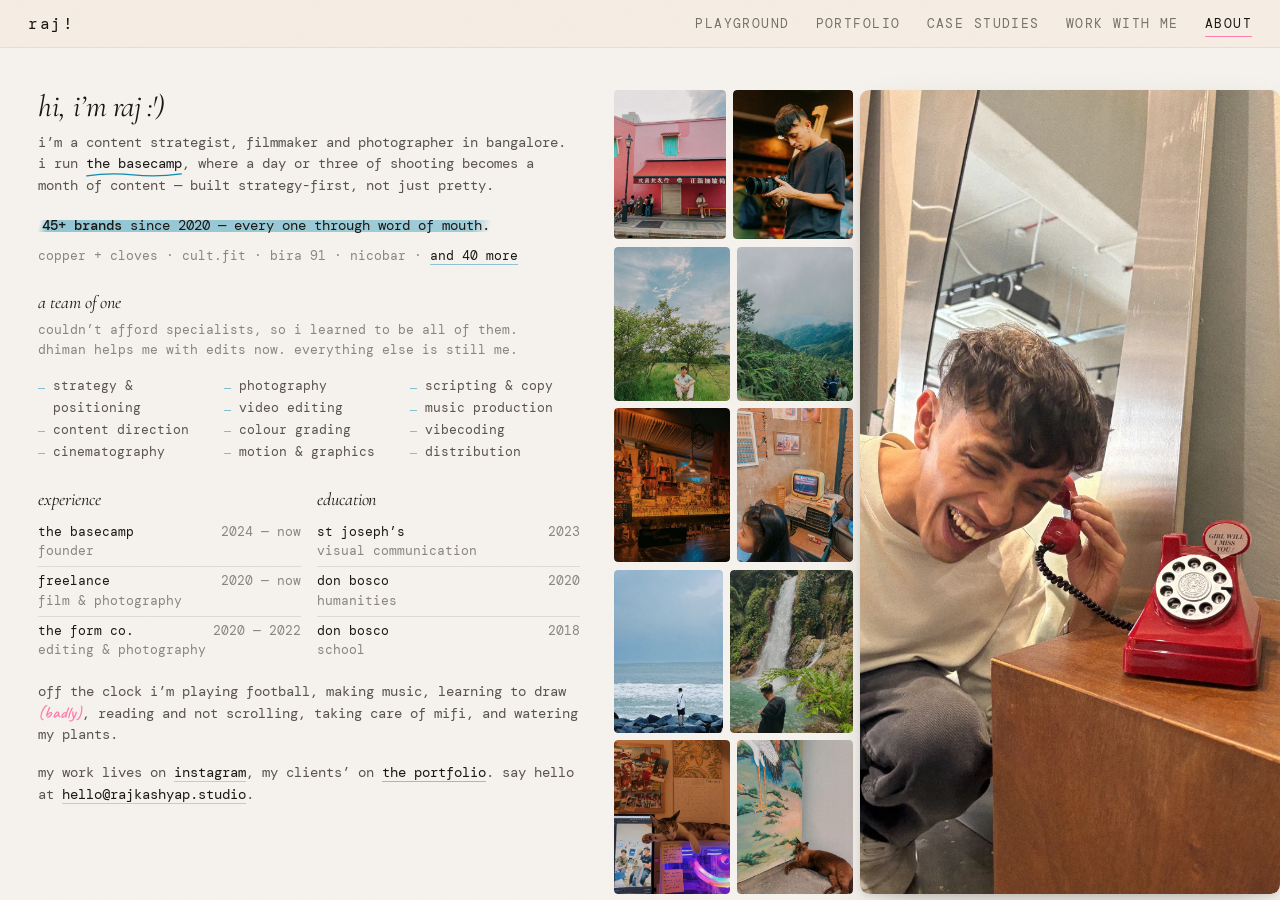
==== about.html @ aad70ceb "about drifts, playground centres on its headline Two photographs out. IMG_9891112026raj and IMG_8835" ====
<!DOCTYPE html>
<html lang="en" data-theme="light">
<head>
<meta charset="UTF-8">
<meta name="viewport" content="width=device-width, initial-scale=1.0, viewport-fit=cover, maximum-scale=1.0, user-scalable=no">
<meta name="theme-color" content="#f5f2ee">
<meta name="description" content="Raj Kashyap — content strategist, photographer, creator. Building things that feel real.">
<meta name="author" content="Raj Kashyap">
<meta property="og:type" content="website">
<meta property="og:url" content="https://rajkashyap.studio">
<meta property="og:title" content="Raj Kashyap — never stop playing">
<meta property="og:description" content="Content strategist, photographer, creator. Building things that feel real.">
<meta property="og:image" content="https://rajkashyap.studio/og.jpg">
<meta property="og:image:width" content="1200">
<meta property="og:image:height" content="630">
<meta name="twitter:card" content="summary_large_image">
<meta name="twitter:title" content="Raj Kashyap">
<meta name="twitter:image" content="https://rajkashyap.studio/og.jpg">
<link rel="icon" type="image/png" href="/favicon.png">
<link rel="apple-touch-icon" href="/apple-touch-icon.png">
<link rel="canonical" href="https://rajkashyap.studio">
<script defer data-domain="rajkashyap.studio" src="https://plausible.io/js/script.js"></script>
<link rel="preconnect" href="https://iframe.mediadelivery.net">
<link rel="dns-prefetch" href="https://iframe.mediadelivery.net">
<link rel="preconnect" href="https://vz-6f9a60bb-593.b-cdn.net">
<link rel="dns-prefetch" href="https://vz-6f9a60bb-593.b-cdn.net">
<link rel="preconnect" href="https://fonts.googleapis.com">
<link rel="preconnect" href="https://fonts.gstatic.com" crossorigin>
<link rel="preconnect" href="https://open.spotify.com">
<link rel="dns-prefetch" href="https://open.spotify.com">
<link href="https://fonts.googleapis.com/css2?family=Caveat:wght@500;600&family=Cormorant+Garamond:ital,wght@0,300;0,400;1,300;1,400;1,500&family=DM+Mono:wght@300;400;500&display=swap" rel="stylesheet">
<title>Raj Kashyap — About</title>
<link rel="stylesheet" href="styles.css">
</head>
<body>

<nav id="pg-nav">
  <div class="pg-brand"><a href="playground.html">raj!</a></div>
  <div class="pg-links">
    <a href="playground.html" class="pg-home-link">Playground</a>
    <a href="portfolio.html" id="pg-port-link">Portfolio</a>
    <a href="case-studies.html" id="pg-cs-link">Case Studies</a>
    <a href="hub.html" id="pg-hub-link"><span class="nav-full">Work With Me</span><span class="nav-short">Work</span></a>
    <a href="about.html" id="pg-about-link" class="active">About<i class="nav-ink" aria-hidden="true"></i></a>
  </div>
</nav>

<!-- ═══ SCREEN 4: ABOUT ═══ -->
<div id="screen-about" class="screen">
  <a id="about-back" href="playground.html">&#8592; back</a>
  <div id="about-inner">

    <!-- Text left, photographs right and bled to the edge. No cards, no
         tape, no tilt: the pictures carry the personality now and the
         writing stays quiet underneath them. -->

    <div class="col">
      <h1 class="name">hi, i&rsquo;m raj :')</h1>

      <p class="lede">i&rsquo;m a content strategist, filmmaker and photographer in bangalore. i run <a href="ciad.html" class="sketch">the basecamp</a>, where a day or three of shooting becomes a month of content &mdash; built strategy-first, not just pretty.</p>

      <p class="brag"><span class="mark"><b>45+ brands</b> since 2020 &mdash; every one through word of mouth.</span></p>
      <p class="clients">copper + cloves &middot; cult.fit &middot; bira 91 &middot; nicobar &middot; <a href="portfolio.html">and 40 more</a></p>

      <div class="ledger">
      <div class="band">
        <h2 class="sec">a team of one</h2>
        <p class="secsub">couldn&rsquo;t afford specialists, so i learned to be all of them.<br>dhiman helps me with edits now. everything else is still me.</p>
        <ul class="skills">
          <li>strategy &amp; positioning</li>
          <li>content direction</li>
          <li>cinematography</li>
          <li>photography</li>
          <li>video editing</li>
          <li>colour grading</li>
          <li>motion &amp; graphics</li>
          <li>scripting &amp; copy</li>
          <li>music production</li>
          <li>vibecoding</li>
          <li>distribution</li>
        </ul>
      </div>

      <div class="band recs">
        <div>
          <h2 class="sec">experience</h2>
          <ul class="rows">
            <li class="row">
              <span class="row-name">the basecamp</span>
              <span class="row-role">founder</span>
              <span class="row-year">2024 &mdash; now</span>
            </li>
            <li class="row">
              <span class="row-name">freelance</span>
              <span class="row-role">film &amp; photography</span>
              <span class="row-year">2020 &mdash; now</span>
            </li>
            <li class="row">
              <span class="row-name">the form co.</span>
              <span class="row-role">editing &amp; photography</span>
              <span class="row-year">2020 &mdash; 2022</span>
            </li>
          </ul>
        </div>
        <div>
          <h2 class="sec">education</h2>
          <ul class="rows">
            <li class="row">
              <span class="row-name">st joseph&rsquo;s</span>
              <span class="row-role">visual communication</span>
              <span class="row-year">2023</span>
            </li>
            <li class="row">
              <span class="row-name">don bosco</span>
              <span class="row-role">humanities</span>
              <span class="row-year">2020</span>
            </li>
            <li class="row">
              <span class="row-name">don bosco</span>
              <span class="row-role">school</span>
              <span class="row-year">2018</span>
            </li>
          </ul>
        </div>
      </div>
      </div><!-- /.ledger -->

      <p class="lede">off the clock i&rsquo;m playing football, making music, learning to draw <span class="hand">(badly)</span>, reading and not scrolling, taking care of mifi, and watering my plants.</p>

      <p class="lede">my work lives on <a href="https://instagram.com/uncurated.raj" class="me" target="_blank" rel="noopener">instagram</a>, my clients&rsquo; on <a href="portfolio.html">the portfolio</a>. say hello at <a href="mailto:hello@rajkashyap.studio" class="me">hello@rajkashyap.studio</a>.</p>

      <!-- The playlist. Docked to the bottom of the writing column, flat and
           typographic on purpose: the page's physical-object budget is zero
           and a vinyl or cassette skin would spend it on a widget. Hidden
           until the Spotify controller is ready, so a blocked script leaves
           no dead strip behind. -->
      <div id="player" class="player" hidden>
        <button id="pl-toggle" class="pl-btn" type="button" aria-label="play the playlist" aria-pressed="false">
          <svg class="pl-i pl-play" viewBox="0 0 12 14" aria-hidden="true"><path d="M1 1.2v11.6L11 7z"/></svg>
          <svg class="pl-i pl-pause" viewBox="0 0 12 14" aria-hidden="true"><path d="M1.4 1h2.7v12H1.4zM7.9 1h2.7v12H7.9z"/></svg>
        </button>
        <div class="pl-body">
          <p class="pl-title">beats by pink &mdash; my beats</p>
          <div class="pl-bar" role="progressbar" aria-label="playback progress" aria-valuemin="0" aria-valuemax="100" aria-valuenow="0"><i id="pl-fill"></i></div>
        </div>
        <a class="pl-out me" href="https://open.spotify.com/playlist/3AG6YEKfEY5FxRVe3yCU6S" target="_blank" rel="noopener">spotify</a>
      </div>
    </div>

    <!-- One dominant photograph, then thirty-three that recede. Size does the
         hierarchy: the hero is simply much bigger than the rest. Every tile
         lifts 5px under the cursor, which is the only thing on this page that
         answers a hover -- the drift stopping is the other half of that.

         These are Raj's supplied frames -- 20 on 2026-08-11, 16 more on
         2026-08-12, less the two he pulled the same day (21-townlights and
         29-bridge, which were IMG_9891112026raj and IMG_883562025raj on
         Bunny). The filenames keep their original numbers; renumbering
         thirty-four files to close two gaps is churn with nothing behind it.
         They arrived as raw
         camera JPGs on Bunny totalling ~150MB -- one of them 11.9MB -- and
         that pull zone has no image optimizer, so ?width= returns the
         original bytes. They are re-encoded to webp at 1000px and served
         locally, which is what About already did. The tiles are encoded at
         500px. That was sized when all thirty-six shared one screen at
         100-140 CSS px each; since 2026-08-12 the pane runs past the fold and
         a tile renders around 245px, which 500px still covers exactly on a 2x
         display. Anything under 490 would now be visibly soft.
         --ar is each file's true ratio, not a guess: about.js justifies every
         row off that value and only falls back to naturalWidth once the
         images have loaded, so a wrong one breaks the first paint. -->
    <div class="shots">
      <figure class="tile hero" style="--ar:0.563">
        <img src="/shots/01-raj-phone.webp" alt="raj on a red telephone, laughing" fetchpriority="high" decoding="async">
      </figure>
      <figure class="tile" style="--ar:0.75">
        <img src="/shots/02-shopfront.webp" alt="a pink shopfront and a red shutter" loading="lazy" decoding="async">
      </figure>
      <figure class="tile" style="--ar:0.8">
        <img src="/shots/03-camera.webp" alt="raj with a camera" loading="lazy" decoding="async">
      </figure>
      <figure class="tile" style="--ar:0.75">
        <img src="/shots/04-trees.webp" alt="trees and open sky" loading="lazy" decoding="async">
      </figure>
      <figure class="tile" style="--ar:0.75">
        <img src="/shots/05-hills.webp" alt="hills going under the mist" loading="lazy" decoding="async">
      </figure>
      <figure class="tile" style="--ar:0.75">
        <img src="/shots/06-bar.webp" alt="a bar packed to the ceiling" loading="lazy" decoding="async">
      </figure>
      <figure class="tile" style="--ar:0.75">
        <img src="/shots/07-crt.webp" alt="a CRT television in the corner" loading="lazy" decoding="async">
      </figure>
      <figure class="tile" style="--ar:0.667">
        <img src="/shots/08-shoreline.webp" alt="a figure on the shoreline" loading="lazy" decoding="async">
      </figure>
      <figure class="tile" style="--ar:0.75">
        <img src="/shots/09-waterfall.webp" alt="a waterfall, and someone standing under it" loading="lazy" decoding="async">
      </figure>
      <figure class="tile" style="--ar:0.75">
        <img src="/shots/10-pinboard.webp" alt="a cat asleep under the pinboard" loading="lazy" decoding="async">
      </figure>
      <figure class="tile" style="--ar:0.75">
        <img src="/shots/11-catwall.webp" alt="a cat asleep against a painted wall" loading="lazy" decoding="async">
      </figure>
      <figure class="tile" style="--ar:0.75">
        <img src="/shots/12-lanterns.webp" alt="lanterns strung over a night market" loading="lazy" decoding="async">
      </figure>
      <figure class="tile" style="--ar:0.75">
        <img src="/shots/13-rooftop.webp" alt="a rooftop, and the town below" loading="lazy" decoding="async">
      </figure>
      <figure class="tile" style="--ar:0.75">
        <img src="/shots/14-drawing.webp" alt="a tree, drawn on grid paper" loading="lazy" decoding="async">
      </figure>
      <figure class="tile" style="--ar:0.75">
        <img src="/shots/15-baby.webp" alt="a long time ago" loading="lazy" decoding="async">
      </figure>
      <figure class="tile" style="--ar:0.75">
        <img src="/shots/16-mural.webp" alt="a motorbike parked against a mural" loading="lazy" decoding="async">
      </figure>
      <figure class="tile" style="--ar:0.75">
        <img src="/shots/17-doorway.webp" alt="a doorway covered in names" loading="lazy" decoding="async">
      </figure>
      <figure class="tile" style="--ar:0.75">
        <img src="/shots/18-nursery.webp" alt="a nursery under glass" loading="lazy" decoding="async">
      </figure>
      <figure class="tile" style="--ar:0.75">
        <img src="/shots/19-elephant.webp" alt="a black cat on a stone elephant" loading="lazy" decoding="async">
      </figure>
      <figure class="tile" style="--ar:0.75">
        <img src="/shots/20-hoperich.webp" alt="a doorway sign reading hope you rich" loading="lazy" decoding="async">
      </figure>
      <figure class="tile" style="--ar:0.75">
        <img src="/shots/22-walkway.webp" alt="a covered walkway, mid-afternoon" loading="lazy" decoding="async">
      </figure>
      <figure class="tile" style="--ar:0.75">
        <img src="/shots/23-field.webp" alt="a field, wide open" loading="lazy" decoding="async">
      </figure>
      <figure class="tile" style="--ar:0.75">
        <img src="/shots/24-redphone.webp" alt="a lamp, a cassette deck and a red phone" loading="lazy" decoding="async">
      </figure>
      <figure class="tile" style="--ar:0.75">
        <img src="/shots/25-desk.webp" alt="the desk, and a cat on the shelf" loading="lazy" decoding="async">
      </figure>
      <figure class="tile" style="--ar:0.75">
        <img src="/shots/26-street.webp" alt="a street of murals and outdoor tables" loading="lazy" decoding="async">
      </figure>
      <figure class="tile" style="--ar:0.75">
        <img src="/shots/27-riverbikes.webp" alt="motorbikes down by the water" loading="lazy" decoding="async">
      </figure>
      <figure class="tile" style="--ar:0.75">
        <img src="/shots/28-cyanotype.webp" alt="a cyanotype pinned above the desk" loading="lazy" decoding="async">
      </figure>
      <figure class="tile" style="--ar:0.563">
        <img src="/shots/30-towers.webp" alt="petronas Towers, Kuala Lumpur" loading="lazy" decoding="async">
      </figure>
      <figure class="tile" style="--ar:0.75">
        <img src="/shots/31-mirror.webp" alt="a wing mirror and a wide river" loading="lazy" decoding="async">
      </figure>
      <figure class="tile" style="--ar:0.75">
        <img src="/shots/32-rain.webp" alt="shophouses in the rain" loading="lazy" decoding="async">
      </figure>
      <figure class="tile" style="--ar:0.75">
        <img src="/shots/33-cornershop.webp" alt="a corner shop under red lanterns" loading="lazy" decoding="async">
      </figure>
      <figure class="tile" style="--ar:0.75">
        <img src="/shots/34-vintage.webp" alt="a vintage shop, open front" loading="lazy" decoding="async">
      </figure>
      <figure class="tile" style="--ar:0.75">
        <img src="/shots/35-lamp.webp" alt="a dim room and one warm lamp" loading="lazy" decoding="async">
      </figure>
      <figure class="tile" style="--ar:0.667">
        <img src="/shots/36-nightout.webp" alt="a night out" loading="lazy" decoding="async">
      </figure>
    </div><!-- /.shots -->

  </div><!-- /#about-inner -->
</div><!-- /#screen-about -->

<!-- The Spotify embed itself. Clipped rather than display:none -- a display:none
     iframe gets its media suspended, and this one is the audio element. -->
<div id="sp-host" aria-hidden="true"><div id="sp-embed"></div></div>

<script src="shared.js"></script>
<script src="about.js"></script>
<!-- defer, not async: the API calls window.onSpotifyIframeApiReady the moment
     it runs and never looks again, so it must not execute before about.js has
     assigned it. defer guarantees document order; async does not. -->
<script src="https://open.spotify.com/embed/iframe-api/v1" defer></script>

<script>
// The About page has no entrance animation any more: it is a page of
// photographs, and fading a photo grid in on scroll just delays the work.
// Caveat is no longer requested either -- nothing here is handwritten.
</script>
</body>
</html>
---- styles.css ----
@view-transition { navigation: auto; }
::view-transition-old(root), ::view-transition-new(root) { animation-duration: 0.45s; }
::view-transition-old(nsp-headline), ::view-transition-new(nsp-headline) { animation-duration: 0.5s; animation-timing-function: cubic-bezier(0.4,0,0.2,1); }

/* ======================================================
   GLOBAL RESET + SCREEN SYSTEM
====================================================== */
*,*::before,*::after{box-sizing:border-box;margin:0;padding:0;}
html{background:#f5f2ee;}
body{margin:0;padding:0;overflow:hidden;width:100%;height:100vh;height:100dvh;}

:root{
  --bg-warm:#f5f2ee;--ink:#1a1814;--ink-muted:#8a8580;--ink-faint:#c8c3bc;
  /* --ink-muted is 3.2:1 on --bg-warm — under the 4.5:1 floor, so it is for
     tracked labels and eyebrows only. Anything set as a sentence uses this. */
  --ink-body:#5a544c;   /* 6.6:1 on --bg-warm */
  --accent-r:#ff7bac;--accent-g:#3a8c52;--accent-b:#0d8aaf;
  --shadow:rgba(30,25,20,0.12);

  /* ---- Type scale ----
     Twelve steps, no in-between values. If a new size feels needed, one of
     these is the right one — the gaps are what make the hierarchy readable.
     9-11 are tracked uppercase labels only; 12+ is anything read as a
     sentence. Nothing below 9px ships. */
  --t-micro:9px;    /* uppercase eyebrows, tracked +0.16em */
  --t-tiny:10px;    /* small mono UI, chips */
  --t-fine:11px;    /* nav, buttons, captions */
  --t-body:12px;    /* mono body, compact */
  --t-read:13px;    /* mono body, comfortable */
  --t-lead:14px;    /* lead paragraphs */
  --t-h6:16px;
  --t-h5:18px;
  --t-h4:20px;
  --t-h3:22px;
  --t-h2:24px;
  --t-h1:28px;      /* above this, use a clamp() — display type is fluid */

  /* ---- Prose ----
     Sentences are set in the serif; mono is for labels, data and controls.
     Cormorant has a small x-height, so its reading sizes run ~4px larger than
     a sans would to land at the same optical size. */
  --t-prose:18px;
  --t-prose-sm:16px;  /* prose inside a narrow card or list */
  --t-prose-lead:21px;
  --lh-serif:1.55;

  /* ---- Line-height, by role ---- */
  --lh-display:1.05;  /* big serif, set tight */
  --lh-title:1.22;
  --lh-ui:1.5;        /* buttons, labels, single-line UI */
  --lh-prose:1.66;    /* anything with more than one sentence */

  /* ---- Tracking ---- */
  --tr-label:0.16em;  /* uppercase mono */
  --tr-ui:0.08em;
  --tr-display:-0.015em;
}

/* Focus visible — keyboard nav ring */
:focus-visible{outline:2px solid var(--accent-b);outline-offset:3px;border-radius:3px;}
:focus:not(:focus-visible){outline:none;}

/* Visually hidden, still read by screen readers and indexed. Not display:none
   (which removes it from the a11y tree) and not opacity:0 (still focusable). */
.sr-only{
  position:absolute;width:1px;height:1px;
  padding:0;margin:-1px;overflow:hidden;
  clip:rect(0,0,0,0);clip-path:inset(50%);
  white-space:nowrap;border:0;
}

/* ======================================================
   TYPOGRAPHIC BASE
   Applies across both design systems (warm paper + iOS dark).
   Everything here is a default the section rules can still override.
====================================================== */
/* Subpixel smoothing (the default) renders dark-on-light text heavier and
   crisper. `antialiased` thins it — wrong for a light serif at reading size on
   warm paper, which is most of this site. The dark CIAD screen is the
   exception: light-on-dark genuinely wants the thinner rendering. */
body{
  text-rendering:optimizeLegibility;
}
#screen-video{
  -webkit-font-smoothing:antialiased;
  -moz-osx-font-smoothing:grayscale;
}
/* Headings hold together instead of dropping a single orphan word. */
h1,h2,h3,h4,h5,h6,
.hub-title,.hub-opt-title,.reel-intro-title,.reel-name,
.cs-title,.about-title,.od-h,.pg-headline{
  text-wrap:balance;
}
/* Prose gets even rag and no one-word last line. */
p,li,dd,figcaption,
.hub-opt-desc,.reel-credit-row,.od-lead,.od-tier-desc{
  text-wrap:pretty;
}
/* Numerals line up in columns and tables of figures. */
.hub-proof-num,.hub-fact dd,.od-tier-price,.reel-groupmark-n{
  font-variant-numeric:tabular-nums;
  font-feature-settings:"tnum" 1;
}
/* Measure: mono at 12-14px runs unreadable past ~66 characters. */
.hub-opt-desc,.hub-steps li,.hub-done li,.hub-opt-forwho,
.od-lead,.reel-credit-row{
  max-width:62ch;
}

.screen{position:fixed;inset:0;}
.screen.hidden{opacity:0;visibility:hidden;pointer-events:none;z-index:-1!important;}
#crossfade{position:fixed;inset:0;z-index:99999;background:#0d0d0f;opacity:0;pointer-events:none;transition:opacity 0.45s ease;}
#crossfade.active{opacity:1;pointer-events:all;}
/* Light crossfade variant for warm->warm transitions */
#crossfade.light{background:var(--bg-warm);}

/* ======================================================
   SCREEN 0: VIDEO INTRO
====================================================== */
#screen-video{z-index:500;background:#0d0d0f;overflow:hidden;transition:opacity 1s cubic-bezier(0.4,0,0.2,1);height:100vh;height:100dvh;}
#screen-video.fading-out{opacity:0;}

#controls-cover{position:absolute;bottom:0;left:0;right:0;height:52px;z-index:6;background:linear-gradient(to top,rgba(0,0,0,0.7) 0%,transparent 100%);pointer-events:none;}
#vid-cover{position:fixed;inset:0;z-index:20;background:#0d0d0f;display:flex;align-items:center;justify-content:center;flex-direction:column;transition:opacity 1.2s cubic-bezier(0.4,0,0.2,1);}
#vid-cover.fade{opacity:0;pointer-events:none;}
#vid-thumbnail{position:absolute;inset:0;width:100%;height:100%;object-fit:cover;opacity:0;transition:opacity 0.6s ease;}
#vid-thumbnail.show{opacity:1;}
@keyframes logo-breathe{0%,100%{opacity:1;transform:scale(1);}50%{opacity:0.65;transform:scale(0.975);}}
#raj-logo{position:relative;z-index:2;width:min(160px,30vw);height:auto;opacity:0;transition:opacity 0.35s ease,transform 0.35s ease;}
#raj-logo.in{opacity:1;transform:scale(1);}
#raj-logo.waiting{animation:logo-breathe 2.6s cubic-bezier(0.45,0,0.55,1) infinite;}
#raj-logo.out{opacity:0;transform:scale(0.97);animation:none;}
#vid-text-overlay{position:fixed;inset:0;z-index:650;display:flex;flex-direction:column;align-items:center;justify-content:center;background:rgba(0,0,0,0.25);pointer-events:none;transition:background 0.6s cubic-bezier(0.4,0,0.2,1);}
#vid-text-overlay.clear{background:transparent;}
#vid-headline{font-family:'Cormorant Garamond',serif;font-style:italic;font-weight:300;font-size:clamp(28px,5vw,42px);color:#fff;letter-spacing:0.015em;text-shadow:0 2px 20px rgba(0,0,0,0.5);opacity:0;transform:translateY(6px);transition:opacity 0.5s cubic-bezier(0.4,0,0.2,1),transform 0.5s cubic-bezier(0.4,0,0.2,1),color 0.5s cubic-bezier(0.4,0,0.2,1),text-shadow 0.5s cubic-bezier(0.4,0,0.2,1);view-transition-name:nsp-headline;}
#vid-headline.show{opacity:1;transform:translateY(0);}
#vid-headline.out{opacity:0;transition:opacity 0.4s ease;}
#vid-headline.dark{color:var(--ink);text-shadow:none;}
#vid-white{position:fixed;inset:0;z-index:600;background:var(--bg-warm);opacity:0;pointer-events:none;transition:opacity 0.6s cubic-bezier(0.4,0,0.2,1);}
#vid-white.flash{opacity:1;}


/* ======================================================
   SCREEN 1: PLAYGROUND
====================================================== */
#screen-playground{z-index:100;background:var(--bg-warm);font-family:'DM Mono',monospace;cursor:crosshair;user-select:none;-webkit-user-select:none;-webkit-tap-highlight-color:transparent;}

#pg-nav{position:fixed;top:0;left:0;right:0;z-index:900;display:flex;align-items:center;justify-content:space-between;padding:13px 28px;pointer-events:none;background:rgba(245,242,238,0.92);backdrop-filter:blur(16px);-webkit-backdrop-filter:blur(16px);border-bottom:1px solid rgba(30,25,20,0.06);}
/* index.html is the only dark page left -- CIAD is light, always. */
[data-theme="dark"] #pg-nav{background:rgba(13,13,15,0.88);border-bottom-color:rgba(255,255,255,0.07);}
[data-theme="light"] #pg-nav{background:rgba(245,237,225,0.90);border-bottom-color:rgba(120,80,40,0.10);}
.pg-brand{font-family:'DM Mono',monospace;font-size:16px;font-weight:400;letter-spacing:0.1em;color:var(--ink);pointer-events:all;cursor:pointer;}
.pg-brand a{color:inherit;text-decoration:none;cursor:pointer;}
.pg-links{display:flex;gap:26px;pointer-events:all;}
.pg-links a{font-family:'DM Mono',monospace;font-size:13px;font-weight:400;letter-spacing:0.11em;text-transform:uppercase;color:var(--ink);text-decoration:none;opacity:0.58;transition:opacity 0.2s;cursor:pointer;white-space:nowrap;position:relative;}
.nav-short{display:none;}
/* Mobile: compact nav.
   space-between with no gap let the links run right into the brand at
   390px -- "raj!PLAYGROUND". The gap guarantees separation; the tighter
   tracking buys back the width it costs. */
@media(max-width:639px){
  #pg-nav{padding:5px 14px;gap:12px;}
  .pg-brand{font-size:11px !important;flex-shrink:0;}
  .pg-links{gap:10px;}
  .pg-links a{font-size:10px !important;letter-spacing:0.05em;white-space:nowrap;}
  .nav-ink{bottom:-3px;}
  .nav-full{display:none;}
  .nav-short{display:inline;}
  .pg-headline{font-size:28px;}
}
.pg-links a:hover{opacity:1;}
.pg-links a.active{opacity:1;text-decoration:none;}

/* Nav ink — the active-page marker. One per document, same
   view-transition-name on every page, so a cross-document navigation slides it
   from the old link to the new one instead of cutting. Has to be a real
   element: view-transition-name doesn't apply to ::after. */
.nav-ink{
  position:absolute;left:0;right:0;bottom:-5px;height:1.5px;
  background:var(--accent-r);border-radius:2px;
  view-transition-name:nav-ink;
}
::view-transition-group(nav-ink){
  animation-duration:0.42s;
  animation-timing-function:cubic-bezier(0.23,1,0.32,1);
}
::view-transition-old(nav-ink),::view-transition-new(nav-ink){
  animation-duration:0.42s;
}

#pg-canvas{position:absolute;inset:0;overflow:hidden;cursor:grab;touch-action:none;background:var(--bg-warm);}
#pg-canvas::before{content:'';position:absolute;inset:0;z-index:0;background-image:radial-gradient(circle, rgba(180,175,168,0.25) 1px, transparent 1px);background-size:24px 24px;pointer-events:none;}
#pg-canvas.dragging{cursor:grabbing;}
#pg-world{position:absolute;top:0;left:0;width:3600px;height:2800px;will-change:transform;z-index:1;transform-origin:0 0;}
.pg-recenter{position:fixed;bottom:28px;right:28px;z-index:200;font-family:'DM Mono',monospace;font-size:11px;font-weight:400;letter-spacing:0.12em;text-transform:lowercase;color:var(--ink);background:rgba(245,242,238,0.85);backdrop-filter:blur(12px);-webkit-backdrop-filter:blur(12px);border:1px solid rgba(0,0,0,0.08);border-radius:20px;padding:8px 18px;cursor:pointer;transition:opacity 0.35s ease,transform 0.16s cubic-bezier(0.23,1,0.32,1),background 0.2s ease;box-shadow:0 2px 12px rgba(0,0,0,0.06);}
@media(hover:hover) and (pointer:fine){
.pg-recenter:hover{background:rgba(245,242,238,1);transform:scale(1.04);}
}
.pg-recenter:active{transform:scale(0.97);}

/* macOS window drag — card lifts and shrinks under cursor */
.pg-card.dragging-macos{transition:transform 160ms cubic-bezier(0.23,1,0.32,1),box-shadow 160ms cubic-bezier(0.23,1,0.32,1)!important;animation-play-state:paused!important;z-index:120!important;cursor:grabbing!important;}
.pg-card.drop-settle{transition:box-shadow 300ms cubic-bezier(0.23,1,0.32,1)!important;}

.pg-center{position:absolute;text-align:center;z-index:90;pointer-events:none;transform:translate(-50%,-50%);}
.pg-headline{font-family:'Cormorant Garamond',serif;font-style:italic;font-weight:300;font-size:42px;line-height:1.2;color:var(--ink);letter-spacing:0.015em;white-space:nowrap;view-transition-name:nsp-headline;}
.pg-sub{display:flex;align-items:center;justify-content:center;gap:7px;margin-top:14px;font-family:'DM Mono',monospace;font-size:11px;font-weight:300;letter-spacing:0.22em;text-transform:uppercase;color:var(--ink-muted);}
.pg-sub::before{content:'\2295';font-size:12px;}

.pg-cta{
  display:inline-block;margin-top:20px;
  font-family:'Cormorant Garamond',serif;font-style:italic;font-size:22px;font-weight:400;
  letter-spacing:0.02em;color:var(--accent-r);text-decoration:none;
  pointer-events:all;cursor:pointer;
  opacity:0;animation:pgCtaIn 0.6s ease 1.2s forwards,pgBreathe 3s ease-in-out 2s infinite;
  transition:color 0.25s,transform 0.25s;
}
@media(hover:hover) and (pointer:fine){.pg-cta:hover{color:var(--ink);transform:scale(1.04);}}
.pg-cta:active{transform:scale(0.97);}
@keyframes pgCtaIn{from{opacity:0;transform:translateY(8px);}to{opacity:1;transform:translateY(0);}}
@keyframes pgBreathe{0%,100%{opacity:0.8;}50%{opacity:1;}}

.pg-card{position:absolute;border-radius:5px;overflow:hidden;cursor:grab;box-shadow:3px 6px 24px rgba(30,25,20,0.14),0 1px 4px rgba(30,25,20,0.05);transition:box-shadow 0.25s cubic-bezier(0.23,1,0.32,1),transform 0.25s cubic-bezier(0.23,1,0.32,1);cursor:pointer;}
@media(hover:hover) and (pointer:fine){.pg-card:hover{box-shadow:4px 10px 38px rgba(30,25,20,0.2);z-index:80!important;}}
.pg-card img{width:100%;height:100%;object-fit:cover;display:block;}
.pg-card-link::after{content:'->';position:absolute;top:10px;right:12px;font-family:'DM Mono',monospace;font-size:12px;color:rgba(255,255,255,0.4);opacity:0;transform:translateX(-4px);transition:opacity 0.2s cubic-bezier(0.23,1,0.32,1),transform 0.2s cubic-bezier(0.23,1,0.32,1);}
@media(hover:hover) and (pointer:fine){.pg-card-link:hover::after{opacity:1;transform:translateX(0);}}
.pg-video-card::after{display:none;}

.pg-text-card{position:absolute;border-radius:5px;overflow:hidden;box-shadow:3px 6px 24px rgba(30,25,20,0.14),0 1px 4px rgba(30,25,20,0.05);transition:box-shadow 0.25s ease,transform 0.25s ease;cursor:default;}
.pg-text-inner{width:100%;height:100%;padding:14px 16px;display:flex;flex-direction:column;justify-content:space-between;}
.pg-text-h{font-family:'Cormorant Garamond',serif;font-style:italic;font-size:14px;line-height:1.4;color:var(--ink);font-weight:400;}
.pg-text-tag{font-family:'DM Mono',monospace;font-size:9px;letter-spacing:0.16em;text-transform:uppercase;color:var(--ink-muted);font-weight:300;}

.pg-glyph{position:absolute;pointer-events:none;opacity:0.68;color:var(--accent-r);z-index:50;}
.pg-glyph.g{color:var(--accent-g);}
.pg-glyph.b{color:var(--accent-b);}
.pg-glyph.f{color:var(--ink-faint);}

@keyframes pgFadeIn{from{opacity:0;}to{opacity:1;}}
/* The nav starts visible everywhere. It used to start hidden and be revealed
   by JS on DOMContentLoaded, which meant the incoming page's nav was still
   visibility:hidden when a cross-document view transition took its snapshot —
   the nav ink had nothing to morph into. Only the video intro hides it now. */
#pg-nav{opacity:1;pointer-events:all;visibility:visible;transition:opacity 0.5s ease,visibility 0.5s ease;}
body:has(#screen-video) #pg-nav{opacity:0;pointer-events:none;visibility:hidden;}
body:has(#screen-video) #pg-nav.nav-visible{opacity:1;pointer-events:all;visibility:visible;}
.pg-card,.pg-text-card{animation:pgFadeIn 0.5s ease both;}

/* Ambient float — 8 unique drift paths for playground cards */
@keyframes pgFloat0{0%{transform:rotate(var(--rot,0deg));}100%{transform:rotate(var(--rot,0deg)) translate(4px,-5px) rotate(0.3deg);}}
@keyframes pgFloat1{0%{transform:rotate(var(--rot,0deg));}100%{transform:rotate(var(--rot,0deg)) translate(-5px,-4px) rotate(-0.4deg);}}
@keyframes pgFloat2{0%{transform:rotate(var(--rot,0deg));}100%{transform:rotate(var(--rot,0deg)) translate(6px,4px) rotate(0.5deg);}}
@keyframes pgFloat3{0%{transform:rotate(var(--rot,0deg));}100%{transform:rotate(var(--rot,0deg)) translate(-4px,6px) rotate(-0.3deg);}}
@keyframes pgFloat4{0%{transform:rotate(var(--rot,0deg));}100%{transform:rotate(var(--rot,0deg)) translate(5px,-6px) rotate(0.4deg);}}
@keyframes pgFloat5{0%{transform:rotate(var(--rot,0deg));}100%{transform:rotate(var(--rot,0deg)) translate(-6px,-3px) rotate(-0.5deg);}}
@keyframes pgFloat6{0%{transform:rotate(var(--rot,0deg));}100%{transform:rotate(var(--rot,0deg)) translate(3px,5px) rotate(0.2deg);}}
@keyframes pgFloat7{0%{transform:rotate(var(--rot,0deg));}100%{transform:rotate(var(--rot,0deg)) translate(-3px,-6px) rotate(-0.2deg);}}

.pg-card.pgFloat0{animation:pgFadeIn 0.5s ease both,pgFloat0 4.2s ease-in-out 0.5s infinite alternate;}
.pg-card.pgFloat1{animation:pgFadeIn 0.5s ease both,pgFloat1 5.1s ease-in-out 1.0s infinite alternate;}
.pg-card.pgFloat2{animation:pgFadeIn 0.5s ease both,pgFloat2 4.7s ease-in-out 0.2s infinite alternate;}
.pg-card.pgFloat3{animation:pgFadeIn 0.5s ease both,pgFloat3 5.6s ease-in-out 1.5s infinite alternate;}
.pg-card.pgFloat4{animation:pgFadeIn 0.5s ease both,pgFloat4 4.4s ease-in-out 0.8s infinite alternate;}
.pg-card.pgFloat5{animation:pgFadeIn 0.5s ease both,pgFloat5 5.9s ease-in-out 0.3s infinite alternate;}
.pg-card.pgFloat6{animation:pgFadeIn 0.5s ease both,pgFloat6 4.1s ease-in-out 1.2s infinite alternate;}
.pg-card.pgFloat7{animation:pgFadeIn 0.5s ease both,pgFloat7 5.3s ease-in-out 0.7s infinite alternate;}

/* Reduced motion: disable ambient float, keep fade-in */
@media(prefers-reduced-motion:reduce){
.pg-card.pgFloat0,.pg-card.pgFloat1,.pg-card.pgFloat2,.pg-card.pgFloat3,
.pg-card.pgFloat4,.pg-card.pgFloat5,.pg-card.pgFloat6,.pg-card.pgFloat7{animation:pgFadeIn 0.5s ease both!important;}
.pg-card.drop-settle{transition:none!important;}
}

/* 3D card hover — preserve-3d so perspective tilt registers */
.pg-card{transform-style:preserve-3d;}

/* The hub cards no longer tilt. Two cards side by side are a comparison,
   and independently wobbling comparands are harder to compare, not more
   delightful. The hover lift and the CTA carry the interaction instead. */

/* Spring entrance animation */
@keyframes springIn{
  0%{opacity:0;transform:translateY(20px) scale(0.95);}
  60%{transform:translateY(-4px) scale(1.01);}
  100%{opacity:1;transform:translateY(0) scale(1);}
}

/* Magnetic CTA base */
.pg-cta,.hub-cta-link{transition:color 0.25s,transform 0.3s cubic-bezier(0.34,1.56,0.64,1);}

/* ======================================================
   SCREEN 2: THE BASECAMP HUB

   Budgets (see CLAUDE.md "The subtraction rule"):
     type    5 sizes  — display / title / prose / body / label
     accent  1 colour — pink, and its job is: the recommended path
     spacing 3 tiers  — 8 inside a unit, 32 between units, 96 between sections
     objects 0        — this page is a decision, not a scrapbook

   The page asks one question: which of these two. So the two answers sit
   SIDE BY SIDE, and the gap between them (56px) is deliberately larger
   than the padding within them (32px) — otherwise they fuse into one blob
   and the choice stops reading as a choice.

   Two things it stopped doing:

   1. It was centred, in a 620px column, on a 1440px screen — a masthead
      with an empty field either side of it and 128px of nothing under it.
      Now the headline runs along the left and the quote sits in the right
      margin beside it, which is one band instead of two and puts the page
      back inside one viewport.

   2. Both cards had the same border, the same fill and the same radius, so
      neither was the focal point. Uniform emphasis is identical to none.
      The recommended one is now a raised sheet of paper; the other is set
      straight onto the page with a single rule. The recommendation is
      readable at a squint, before a word of it has been read.
====================================================== */
/* `align-content: safe center`, NOT plain centring and NOT auto margins.
   Centring a child that is taller than its scroll container pushes the
   overflow above the scroll origin where it can never be reached -- on a
   phone that ate the entire masthead. `safe` centres when there is room and
   falls back to start when there is not, which is what the auto margins used
   to fake. The margins had to go because an auto margin resolves to a real
   pixel value (27px at 1440x900, 8px at 1366x768) that reads as a spacing
   tier nobody chose. */
#screen-hub{z-index:50;background:var(--bg-warm);display:grid;justify-items:center;align-content:safe center;overflow-y:auto;overflow-x:hidden;-webkit-overflow-scrolling:touch;}
#screen-hub::after{content:'';position:absolute;inset:0;z-index:1;background-image:url("data:image/svg+xml,%3Csvg xmlns='http://www.w3.org/2000/svg' width='200' height='200'%3E%3Cfilter id='n'%3E%3CfeTurbulence type='fractalNoise' baseFrequency='0.85' numOctaves='4' stitchTiles='stitch'/%3E%3C/filter%3E%3Crect width='200' height='200' filter='url(%23n)' opacity='0.026'/%3E%3C/svg%3E");pointer-events:none;}

#hub-loader{position:absolute;inset:0;z-index:100;display:flex;align-items:center;justify-content:center;background:var(--bg-warm);transition:opacity 0.35s ease,visibility 0.35s ease;}
#hub-loader.done{opacity:0;visibility:hidden;pointer-events:none;}
#hub-logo{width:min(260px,55vw);height:auto;opacity:0;transform:scale(0.96);animation:hubLogoIn 0.45s cubic-bezier(0.16,1,0.3,1) 0.15s forwards;}
@keyframes hubLogoIn{to{opacity:1;transform:scale(1);}}

#hub-back{display:none;}
#back-home{display:none !important;}

#hub-content{
  --hb-display:clamp(29px,3.4vw,48px);
  --hb-title:24px;
  --hb-prose:17px;
  --hb-body:14px;
  --hb-label:11px;

  /* Four tiers, and each one has to be visibly bigger than the one below or
     it communicates nothing and costs a decision:
       tight    inside a unit
       unit     between units inside a card
       pair     between the two things being compared
       section  between the masthead band and the choice band
     `pair` and `section` used to land 2px apart (56 and 54), which meant the
     page had no readable difference between "these are two options" and
     "this is a new band". `section` is now clearly the largest. */
  --hb-tight:8px;
  --hb-unit:32px;
  --hb-pair:56px;
  --hb-section:clamp(64px,9vh,96px);

  /* fallback for the per-option accent tokens below, so anything that ever
     lands outside a .hub-option still draws a border instead of none */
  --opt-accent:var(--ink);--opt-deep:var(--ink);--opt-rgb:30,25,20;

  position:relative;z-index:10;
  display:flex;flex-direction:column;align-items:stretch;
  text-align:left;
  max-width:1160px;padding:76px 32px 48px;
  opacity:0;transition:opacity 0.5s ease;
  width:100%;
  gap:var(--hb-section);
}
#hub-content.visible{opacity:1;}

/* ── masthead: the question on the left, a client answering on the right ── */
.hub-top{
  display:grid;
  grid-template-columns:minmax(0,1.5fr) minmax(280px,0.5fr);
  gap:var(--hb-pair);align-items:end;
}
/* the <br> in the markup does the breaking; no measure limit here, or the
   display type wraps a word per line */
.hub-head{min-width:0;}
.hub-eyebrow{
  font-family:'DM Mono',monospace;font-size:var(--hb-label);
  letter-spacing:0.18em;text-transform:uppercase;
  color:var(--ink-muted);margin-bottom:var(--hb-unit);opacity:0.72;
}
.hub-title{
  font-family:'Cormorant Garamond',serif;font-style:italic;font-weight:300;
  font-size:var(--hb-display);line-height:1.08;letter-spacing:-0.018em;
  color:var(--ink);margin:0;text-wrap:balance;
}
.hub-title em{font-style:italic;color:var(--accent-r);}
/* "two ways in. pick what fits." is gone: there are two cards, side by
   side, one of them marked. The sentence was narrating the layout. */

/* ── the choice ────────────────────────────────────── */
/* gap (48) > card padding (28): the two options must read as two things.
   stretch, not start: equal-height cards put both CTAs on the same
   baseline, which is what makes the pair scan as one comparison. */
/* start, not stretch. Stretching made both columns as tall as the taller
   one and then pinned each CTA to the bottom, which left 150px of nothing
   above the second button -- the exact dead band this page was supposed to
   lose. The two offers are compared by starting together and sharing a
   structure, not by ending together. */
.hub-options{
  display:grid;grid-template-columns:1fr 1fr;
  align-items:start;
  gap:var(--hb-pair);width:100%;
}
/* Each option carries its own accent, and the split means something — the
   same rule About runs on. Pink is the recommended path; blue is the one
   you scope yourself. Two accents used interchangeably would be noise;
   these two never appear in the same column.
   --opt-deep is the same hue darkened to 4.6:1 on warm paper, for the two
   places the accent is actually small text rather than a rule. */
.hub-option{
  --opt-accent:var(--accent-r);
  --opt-rgb:255,123,172;
  --opt-deep:var(--accent-r);
  display:flex;flex-direction:column;align-items:flex-start;
  text-align:left;
}
.hub-option:not(.hub-option-primary){
  --opt-accent:var(--accent-b);
  --opt-rgb:13,138,175;
  --opt-deep:#0b7695;
}

/* THE FOCAL POINT. A sheet of paper set down on the page: warmer than the
   ground it sits on, with a shadow that has direction and a warm cast
   rather than the grey default. Everything else on this screen is flat. */
.hub-option-primary{
  padding:32px;border-radius:12px;
  background:#fffdfa;
  border:1px solid rgba(255,123,172,0.20);
  box-shadow:0 1px 2px rgba(72,48,30,0.05),
             0 10px 24px -14px rgba(72,48,30,0.28),
             0 28px 60px -34px rgba(72,48,30,0.30);
  transition:transform 0.28s cubic-bezier(0.23,1,0.32,1),
             box-shadow 0.28s cubic-bezier(0.23,1,0.32,1),
             border-color 0.28s cubic-bezier(0.23,1,0.32,1);
}
@media(hover:hover) and (pointer:fine){
  .hub-option-primary:hover{
    transform:translateY(-3px);
    border-color:rgba(255,123,172,0.34);
    box-shadow:0 2px 4px rgba(72,48,30,0.05),
               0 16px 32px -14px rgba(72,48,30,0.30),
               0 40px 80px -34px rgba(72,48,30,0.34);
  }
}
@media(prefers-reduced-motion:reduce){
  .hub-option-primary{transition:box-shadow 0.28s ease,border-color 0.28s ease;}
  .hub-option-primary:hover{transform:none;}
}

/* The alternative is set straight onto the page. No box, no fill, no
   radius, no shadow -- one rule to hold the column. It is not a lesser
   offer, it is a quieter one, and the quiet is what lets the other card
   read as the recommendation from across the room.
   The rule is the whole blue: a spine, not a fill. Tinting a background
   here would give the column weight and break that. */
.hub-option:not(.hub-option-primary){
  padding:4px 0 0 24px;
  border-left:1px solid rgba(var(--opt-rgb),0.42);
}
/* the secondary has no Caveat mark above it, so its kind line is where the
   column declares itself. Full opacity, not 0.7 -- the tint is doing the
   quieting now, it doesn't also need to be faded. */
.hub-option:not(.hub-option-primary) .hub-opt-kind{
  color:var(--opt-deep);opacity:1;
}

/* A note in the margin in Raj's hand, not a SaaS "MOST POPULAR" pill.
   Removes a border, a radius, a tint and a set of uppercase tracking; adds
   three words. Caveat replaces the two font families this page was loading
   and never used (Playfair Display, DM Sans). */
.hub-opt-mark{
  font-family:'Caveat',cursive;font-weight:600;
  font-size:var(--hb-title);line-height:1;color:var(--accent-r);
  display:inline-block;transform:rotate(-2.2deg);transform-origin:left center;
  margin-bottom:var(--hb-tight);
}
.hub-opt-kind{
  font-family:'DM Mono',monospace;font-size:var(--hb-label);
  letter-spacing:0.17em;text-transform:uppercase;
  color:var(--ink-muted);opacity:0.7;margin-bottom:var(--hb-tight);
}
.hub-opt-title{
  font-family:'Cormorant Garamond',serif;font-style:italic;
  font-size:var(--hb-title);color:var(--ink);
  margin-bottom:var(--hb-tight);line-height:1.14;letter-spacing:-0.012em;
}
.hub-opt-desc{
  font-family:'DM Mono',monospace;font-weight:400;font-size:var(--hb-body);
  letter-spacing:0;color:var(--ink-body);line-height:var(--lh-prose);
  max-width:44ch;text-wrap:pretty;margin:0;
}

/* Facts — the three things that decide the choice. Two fragments each,
   not three: the unit now lives inside the value string. */
.hub-facts{
  display:flex;align-items:stretch;width:100%;
  margin:var(--hb-unit) 0 0;padding:var(--hb-unit) 0 0;
  border-top:1px solid rgba(30,25,20,0.09);
}
.hub-fact{flex:1;min-width:0;padding-right:12px;}
.hub-fact + .hub-fact{padding-left:12px;border-left:1px solid rgba(30,25,20,0.08);}
.hub-fact dt{
  font-family:'DM Mono',monospace;font-size:var(--hb-label);
  letter-spacing:0.15em;text-transform:uppercase;
  color:var(--ink-muted);opacity:0.75;margin-bottom:var(--hb-tight);
}
/* weight and ink, not a bigger size and not a colour */
.hub-fact dd{
  margin:0;font-family:'DM Mono',monospace;font-weight:500;
  font-size:var(--hb-body);letter-spacing:-0.01em;
  color:var(--ink);line-height:1.35;
}

/* Disclosure — the detail is real, so it stays; it just stays folded */
.hub-opt-more{
  display:inline-flex;align-items:center;gap:7px;
  margin-top:var(--hb-unit);padding:7px 13px 7px 14px;
  appearance:none;border:1px solid rgba(30,25,20,0.12);
  background:rgba(255,255,255,0.4);border-radius:100px;cursor:pointer;
  font-family:'DM Mono',monospace;font-size:var(--hb-label);
  letter-spacing:0.1em;text-transform:lowercase;color:var(--ink);
  transition:transform 0.16s ease-out, background 0.2s ease, border-color 0.2s ease;
}
.hub-opt-more:active{transform:scale(0.97);}
.hub-opt-more:focus-visible{outline:2px solid var(--opt-accent);outline-offset:2px;}
@media(hover:hover) and (pointer:fine){
  .hub-opt-more:hover{background:#fff;border-color:rgba(30,25,20,0.22);}
}
/* same hairline weight it had, carrying the column's hue instead of ink --
   otherwise this control reads as an orphan between a blue spine above it
   and a blue button below */
.hub-option:not(.hub-option-primary) .hub-opt-more{
  border-color:rgba(var(--opt-rgb),0.26);
  background:transparent;
}
@media(hover:hover) and (pointer:fine){
  .hub-option:not(.hub-option-primary) .hub-opt-more:hover{
    background:rgba(var(--opt-rgb),0.05);
    border-color:rgba(var(--opt-rgb),0.46);
  }
}
.hub-chev{
  flex-shrink:0;color:var(--ink-muted);
  transition:transform 0.28s cubic-bezier(0.23,1,0.32,1);
}
.hub-opt-more[aria-expanded="true"] .hub-chev{transform:rotate(180deg);}

.hub-opt-detail{
  display:grid;grid-template-rows:0fr;width:100%;
  transition:grid-template-rows 0.34s cubic-bezier(0.23,1,0.32,1);
}
.hub-opt-detail.open{grid-template-rows:1fr;}
.hub-opt-detail-inner{
  overflow:hidden;min-height:0;
  opacity:0;transform:translateY(-4px);
  transition:opacity 0.24s ease-out, transform 0.3s cubic-bezier(0.23,1,0.32,1);
}
.hub-opt-detail.open .hub-opt-detail-inner{
  opacity:1;transform:none;transition-delay:0.06s;
}

.hub-steps{list-style:none;counter-reset:hs;margin:var(--hb-unit) 0 0;padding:0;}
.hub-steps li{
  counter-increment:hs;position:relative;
  padding-left:26px;margin-bottom:var(--hb-tight);
  font-family:'DM Mono',monospace;
  font-size:var(--hb-body);line-height:var(--lh-prose);letter-spacing:0;
  color:var(--ink-body);text-wrap:pretty;
}
.hub-steps li::before{
  content:counter(hs,decimal-leading-zero);
  position:absolute;left:0;top:0.32em;
  font-family:'DM Mono',monospace;
  font-size:var(--hb-label);letter-spacing:0.08em;color:var(--accent-r);
}
/* DM Mono ships 500, so this is a real weight, not a synthesised bold */
.hub-steps b,.hub-done b{font-weight:500;color:var(--ink);}

.hub-caps{display:flex;flex-wrap:wrap;gap:6px;margin-top:var(--hb-unit);}
/* the white pill fill is gone. It was faking paper on the one card that
   deliberately has no paper under it -- seven small sheets floating on a
   column defined by its flatness. A hairline in the column's hue is enough. */
.hub-caps span{
  font-family:'DM Mono',monospace;font-size:var(--hb-label);
  letter-spacing:0.02em;color:var(--ink-body);line-height:1.4;
  border:1px solid rgba(var(--opt-rgb),0.22);border-radius:100px;
  padding:5px 11px;background:transparent;
}
.hub-done{list-style:none;margin:var(--hb-unit) 0 0;padding:0;}
.hub-done li{
  position:relative;padding-left:17px;margin-bottom:var(--hb-tight);
  font-family:'DM Mono',monospace;
  font-size:var(--hb-body);line-height:var(--lh-prose);letter-spacing:0;
  color:var(--ink-body);text-wrap:pretty;
}
/* mirrors the pink 01/02/03 on the other card -- each column marks its own
   list in its own hue */
.hub-done li::before{
  content:'';position:absolute;left:0;top:0.66em;
  width:5px;height:1px;background:rgba(var(--opt-rgb),0.6);
}
.hub-opt-forwho{
  margin:var(--hb-unit) 0 0;padding-top:var(--hb-tight);
  border-top:1px solid rgba(30,25,20,0.08);
  font-family:'DM Mono',monospace;
  font-size:var(--hb-body);line-height:var(--lh-prose);letter-spacing:0;
  color:var(--ink-body);text-wrap:pretty;
}
.hub-opt-forwho span{
  display:block;font-family:'DM Mono',monospace;
  font-size:var(--hb-label);letter-spacing:0.16em;text-transform:uppercase;
  color:var(--ink);opacity:0.65;margin-bottom:var(--hb-tight);
}
/* was pink, in the one column pink has no business being in */
.hub-opt-sublink{
  display:inline-block;margin-top:var(--hb-unit);
  font-family:'DM Mono',monospace;font-size:var(--hb-label);letter-spacing:0.09em;
  color:var(--opt-deep);text-decoration:none;
  border-bottom:1px solid rgba(var(--opt-rgb),0.32);
  transition:border-color 0.2s ease;
}
.hub-opt-sublink:hover{border-color:var(--opt-accent);}
.hub-opt-sublink:focus-visible{outline:2px solid var(--opt-accent);outline-offset:3px;}

/* CTA — an actual button. It was pink text at the same weight as a label,
   which gave the page's primary action no more presence than a caption. */
.hub-opt-btn{
  display:inline-flex;align-items:center;justify-content:center;gap:6px;
  margin-top:auto;padding-top:var(--hb-unit);
  align-self:stretch;
  font-family:'DM Mono',monospace;font-size:var(--hb-label);
  letter-spacing:0.1em;text-transform:lowercase;
  text-decoration:none;cursor:pointer;
  transition:transform 0.16s cubic-bezier(0.23,1,0.32,1),
             background 0.2s ease, border-color 0.2s ease, color 0.2s ease;
}
/* the anchor carried no colour of its own, so it computed to the browser's
   default link blue. Nothing shows today because every glyph lives in the
   inner span -- but any text added straight to the <a> would render blue. */
.hub-opt-btn{color:inherit;}
.hub-opt-btn::before{content:'';}
.hub-opt-btn-inner{
  display:inline-flex;align-items:center;justify-content:center;gap:6px;
  width:100%;padding:13px 18px;border-radius:100px;
  transition:inherit;
}
/* primary: filled. secondary: outlined. Real weight difference, not a tint. */
.hub-option-primary .hub-opt-btn-inner{
  background:var(--accent-r);color:#fff;
  border:1px solid var(--accent-r);
  box-shadow:0 2px 12px rgba(255,123,172,0.28);
}
/* outlined, and outlined in blue -- the ink border it had made this the
   only element on the page whose colour said nothing. Still no fill and
   still no shadow: the pink one is filled, and that difference is the
   recommendation. */
.hub-option:not(.hub-option-primary) .hub-opt-btn-inner{
  background:transparent;color:var(--opt-deep);
  border:1px solid rgba(var(--opt-rgb),0.42);
}
@media(hover:hover) and (pointer:fine){
  .hub-option-primary:hover .hub-opt-btn-inner{
    background:#ff6aa2;box-shadow:0 4px 18px rgba(255,123,172,0.38);
  }
  .hub-option:not(.hub-option-primary):hover .hub-opt-btn-inner{
    border-color:var(--opt-accent);background:rgba(var(--opt-rgb),0.06);
  }
}
.hub-opt-btn:focus-visible{outline:none;}
.hub-opt-btn:focus-visible .hub-opt-btn-inner{outline:2px solid var(--opt-accent);outline-offset:3px;}
.hub-opt-btn:active{transform:scale(0.985);}

/* ── proof — one signal, not two ───────────────────── */
/* The 25+/100%/2020 strip said the same thing as this quote, only vaguer,
   and the same three numbers already appear on About. A named client
   saying a specific thing outranks three round numbers.
   It sits in the headline's right margin rather than in a section of its
   own below the cards, where it was 128px of gap plus 140px of padding
   past the fold and nobody ever reached it. */
.hub-testi{
  margin:0;text-align:left;
  padding:2px 0 2px var(--hb-unit);
  border-left:2px solid rgba(255,123,172,0.40);
}
.hub-testi-text{
  font-family:'Cormorant Garamond',serif;font-style:italic;font-weight:300;
  font-size:var(--hb-prose);line-height:1.5;
  color:var(--ink-body);margin:0 0 var(--hb-unit);letter-spacing:0.005em;
  transition:opacity 0.5s ease;
}
.hub-testi-attr{
  font-family:'DM Mono',monospace;font-size:var(--hb-label);
  letter-spacing:0.12em;text-transform:uppercase;
  color:var(--ink-muted);
  transition:opacity 0.5s ease;
}

/* Short desktops (1366x768, 1280x800). Same treatment as About: the unit
   tier contracts and the card's padding with it, so the whole decision
   still lands inside one viewport without a section being cut. */
@media(min-width:860px) and (max-height:860px){
  #hub-content{--hb-unit:22px;--hb-pair:44px;padding:56px 32px 30px;}
  .hub-option-primary{padding:26px;}

}

/* Below this the quote can't hold a line beside the headline, so it drops
   under it and the masthead goes back to one column. */
@media(max-width:1023px){
  .hub-top{grid-template-columns:1fr;gap:var(--hb-unit);align-items:start;}
  .hub-head{max-width:22ch;}
  /* Stacked, the quote no longer sits in the headline's right margin, so the
     deep indent has no job left -- and at 24px it exactly matched the gap
     above it, which fused the two into one block. The rule still marks it. */
  .hub-testi{padding-left:var(--hb-tight);}
}
@media(max-width:859px){
  /* Below this the two cards can't sit side by side and still hold prose,
     so they stack -- and the gap has to stay bigger than the padding. */
  .hub-options{grid-template-columns:1fr;gap:var(--hb-pair);}
  #hub-content{padding-bottom:88px;}
}
@media(max-width:639px){
  #hub-content{
    --hb-unit:24px;--hb-pair:44px;
    padding:84px 22px 96px;
  }
  .hub-option-primary{padding:24px;}
  .hub-option:not(.hub-option-primary){padding-left:18px;}
}

/* ======================================================
   SCREEN 3: OUTLIER CONTENT IN A DAY

   The deck is the day. Five screens, 08:00 to the month after, crossed in
   about a minute -- the page has the shape of the thing it sells. There is
   one action on screen at any moment: the button in the bar, which morphs
   from "next" into "book a call" once the day is over.

   Budgets: two accents, one physical metaphor (the day), five type sizes,
   four spacing tiers. The nine folders, the window manager, the ambient
   video wall, the logo marquee, the newsletter bar and the dark theme are
   all gone.

   The two accents carry the same split as About and Work With Me, and they
   are never swapped: BLUE is the craft -- positioning, the method, the day
   itself. PINK is the payoff and the person -- the outlier, the thirty days,
   the handwritten asides, the one button that books a call.
====================================================== */
#screen-ciad{
  z-index:40;overflow:hidden;
  /* the ground warms as the day goes; JS sets --od-ground per screen, and
     the bar reads the same var so it can fade content out beneath itself */
  --od-ground:#f5f2ee;
  background:var(--od-ground);
  transition:background-color 0.7s ease;
  font-family:'DM Mono',monospace;
  color:var(--ink);
  --od-1:9px;    /* inside a line -- 9, not 10: a 9 already renders on this
                    page and two spacing values 1px apart are one tier that
                    costs two decisions */
  --od-2:26px;   /* between lines */
  --od-3:56px;   /* between parts */
  --od-4:104px;  /* frame */
}

/* ---- the cursor ----
   Half the screen forward, half back, and the pointer carries the name of
   the section it would take you to. It exists so nobody has to work out how
   to move, or wonder what is coming. Desktop only -- a hover affordance on
   a touch screen fires on tap, which is worse than none. */
.od-cursor{
  position:fixed;top:0;left:0;z-index:60;
  pointer-events:none;will-change:transform;
}
.od-cursor-pill{
  display:flex;align-items:center;gap:9px;
  padding:9px 16px;border-radius:999px;white-space:nowrap;
  background:var(--ink);color:var(--bg-warm);
  font-family:'DM Mono',monospace;font-size:var(--t-fine);
  letter-spacing:var(--tr-ui);text-transform:uppercase;
  box-shadow:0 6px 22px rgba(30,25,20,0.22);
  /* nothing in the real world arrives from nothing */
  opacity:0;transform:scale(0.92);
  transition:opacity 0.16s ease-out,transform 0.16s cubic-bezier(0.23,1,0.32,1);
}
.od-cursor.is-on .od-cursor-pill{opacity:1;transform:scale(1);}
.od-cursor-arrow{color:var(--accent-r);font-style:normal;line-height:1;}
.od-cursor-back{display:none;}
.od-cursor.is-back .od-cursor-back{display:block;}
.od-cursor.is-back .od-cursor-fwd{display:none;}

/* ---- the deck ---- */
.od-deck{position:absolute;inset:0;overflow:hidden;touch-action:pan-y;}
@media(hover:hover) and (pointer:fine){
  #screen-ciad.od-hide-native .od-deck{cursor:none;}
}
.od-track{
  display:flex;height:100%;width:100%;
  will-change:transform;
  transition:transform 0.48s cubic-bezier(0.32,0.72,0,1);
}
.od-slide{
  flex:0 0 100%;height:100%;min-width:0;
  display:flex;
  /* "safe" is the whole point of the second line: a centred flex child that
     grows taller than its box overflows in both directions, so the top of it
     goes under the nav and no amount of scrolling brings it back. safe centre
     gives up centring at exactly the moment centring would hide something,
     and is identical to the first line whenever the slide fits. */
  align-items:center;
  align-items:safe center;
  /* the bar's height is measured, not guessed -- it is one row on a desktop
     and two on a phone, and a slide that clears the wrong one puts type
     under the rail */
  padding:calc(var(--nav-h,58px) + var(--od-3)) clamp(24px,7vw,90px)
          calc(var(--od-bar-h,84px) + var(--od-2));
  overflow-y:auto;overflow-x:hidden;
  /* An off-screen slide must not be reachable by tab, but it still has to be
     on screen while it is sliding off -- hiding it the moment it loses focus
     leaves the incoming screen travelling across a blank ground. So the
     outgoing slide keeps its visibility until the travel is over. */
  visibility:hidden;
  transition:visibility 0s linear 0.48s;
}
.od-slide.is-on{visibility:visible;transition:visibility 0s;}
/* Every slide shares one measure, so the left edge never moves as the deck
   travels. A text block that shifts sideways between screens is the fastest
   way to make five screens read as five pages instead of one day. */
.od-inner{width:100%;max-width:1140px;margin:0 auto;}

/* ---- type ----
   Five sizes on this page and no more: display (fluid), 20px for figures,
   14px for anything read as a sentence, 11px for controls, 9px for the
   tracked labels on the rail. */
.od-eyebrow{
  font-size:var(--t-fine);letter-spacing:var(--tr-label);text-transform:uppercase;
  color:var(--ink-muted);margin-bottom:var(--od-2);
}
.od-h{
  font-family:'Cormorant Garamond',serif;font-weight:300;
  font-size:clamp(34px,6.4vw,74px);line-height:var(--lh-display);
  letter-spacing:var(--tr-display);color:var(--ink);
  margin-bottom:var(--od-2);
}
.od-h em{font-style:italic;color:var(--ink);}
/* Colour lands on the word that carries the meaning, never on a whole line.
   ac-b is the craft, ac-p is the payoff -- see the note at the top. */
.od-h b{font-weight:inherit;}
.ac-b{color:var(--accent-b);}
.ac-p{color:var(--accent-r);}

/* Raj's hand. Set at the price step so it costs no new type size. */
.od-hand{
  font-family:'Caveat',cursive;font-size:20px;line-height:1.1;
  letter-spacing:0;text-transform:none;color:var(--accent-r);
}
.od-hand-block{display:inline-block;margin-top:var(--od-2);transform:rotate(-2deg);}
.od-lead{
  font-size:var(--t-lead);line-height:var(--lh-prose);color:var(--ink-body);
  max-width:56ch;
}
.od-meta{
  margin-top:var(--od-3);
  font-size:var(--t-fine);letter-spacing:var(--tr-ui);text-transform:uppercase;
  color:var(--ink-muted);
}
.od-lead-close{margin-top:var(--od-2);color:var(--ink);}

/* ---- the problem, drawn ----
   Six disciplines that never stop. They used to be a wrapped list with arrows
   between the words, which *claims* a loop and *draws* a line -- and left
   this screen the same shape as the two either side of it. A closed ring
   shows it: no start, no exit, and the note about it being a full-time job
   now sits inside the thing that makes it one.
   Nothing was added. The list became the ring and the note moved into it.

   Both graphics on this page draw themselves the first time you arrive and
   then hold still (JS adds .od-drawn to the slide, once). A diagram that
   replays every time you come back is a nag, and one that plays on a slide
   nobody is looking at is a cost -- which is what happened to the reel
   stagger that used to live further down this file. */
.od-inner-split{
  display:grid;grid-template-columns:minmax(0,1fr) auto;
  gap:var(--od-4);align-items:center;
}
.od-loop{position:relative;width:min(40vw,370px);aspect-ratio:1;}
.od-loop-ring{position:absolute;inset:0;width:100%;height:100%;}
.od-ring-track,.od-ring-draw{fill:none;}
.od-ring-track{stroke:rgba(30,25,20,0.12);stroke-width:0.3;}
.od-ring-draw{
  stroke:var(--accent-b);stroke-width:0.55;stroke-linecap:round;
  /* The dash is in user units and the circle carries pathLength="100", so one
     dash is exactly one turn. non-scaling-stroke cannot be used here: it moves
     the dash into screen pixels, where 100 units is a fifth of the ring and
     the stroke comes out as five arcs with gaps between them.
     An SVG circle starts at 3 o'clock, so it is turned back a quarter to
     begin at the top, where "ideation" sits. */
  stroke-dasharray:100;stroke-dashoffset:100;
  transform:rotate(-90deg);transform-origin:50% 50%;
  /* linear, and not the ease-out everything else on this page uses: a line
     being traced is constant motion, and an eased one is 93% of the way round
     before the third word has finished resolving, which breaks the only thing
     the timing is for. At a constant speed the turn takes 900ms and each of
     the six stops is exactly 150ms apart. */
  transition:stroke-dashoffset 0.9s linear;
}
.od-drawn .od-ring-draw{stroke-dashoffset:0;}

/* The words sit on the ring rather than outside it, with the ground showing
   through behind each one -- outside, "distribution" pushes the circle small
   enough to stop reading as a circle. */
.od-chain{list-style:none;}
.od-chain li{
  position:absolute;left:calc(50% + var(--x));top:calc(50% + var(--y));
  transform:translate(-50%,-50%);
  padding:3px 7px;background:var(--od-ground);white-space:nowrap;
  font-size:var(--t-fine);letter-spacing:var(--tr-ui);text-transform:uppercase;
  color:var(--accent-b);
  /* each word resolves as the stroke reaches it: 900ms for the full turn,
     so 150ms a stop */
  opacity:0;filter:blur(3px);
  transition:opacity 0.32s ease-out var(--dly),filter 0.32s ease-out var(--dly);
  --dly:calc(var(--n) * 150ms);
}
.od-drawn .od-chain li{opacity:1;filter:blur(0);}
.od-loop-mid{
  position:absolute;left:50%;top:50%;transform:translate(-50%,-50%);
  width:min(48%,178px);text-align:center;
  font-size:var(--t-fine);letter-spacing:var(--tr-ui);text-transform:uppercase;
  color:var(--ink-muted);
  opacity:0;transition:opacity 0.4s ease-out 0.86s;
}
.od-drawn .od-loop-mid{opacity:1;}
.od-loop-mid .od-hand{
  display:block;margin-top:var(--od-1);
  text-transform:none;letter-spacing:0;
}

/* ---- how we work, drawn ----
   Four stations and the one fact they came for: where their part stops.
   This replaces a three-item spec list whose figures meant nothing standing
   next to each other -- "1-3 days a month" beside "6-20 videos" is two
   numbers, but under the station it describes it is the whole commitment.
   The dashed return is the difference between this and a one-off shoot, so
   it is drawn rather than claimed; it needs no caption, because the arrow
   lands on the station it goes back to. */
.od-path{position:relative;margin-top:var(--od-3);padding-top:38px;}
/* the line runs the whole measure and the stations sit along it, rather than
   the line running station to station -- it starts where the writing starts,
   which is the only left edge this slide has, and carrying on past the last
   station is the thing the return underneath then explains */
.od-path-rail{
  position:absolute;left:0;right:0;top:38px;height:1px;
  background:rgba(30,25,20,0.12);
}
/* 2px and square, where the progress rail at the foot of the page is 3px and
   rounded. They are both full-width blue lines on the same screen and the
   stations are most of what tells them apart -- this is the rest of it. */
.od-path-rail i{
  position:absolute;left:0;top:-1px;width:100%;height:2px;
  background:var(--accent-b);
  transform:scaleX(0);transform-origin:left center;
  /* linear for the same reason as the ring: the stations are timed off where
     the line has actually got to, and an eased line arrives at all four of
     them in the first third of its run */
  transition:transform 0.64s linear;
}
.od-drawn .od-path-rail i{transform:scaleX(1);}

.od-path-steps{
  list-style:none;display:grid;grid-template-columns:repeat(4,1fr);
  align-items:start;
}
.od-step{
  position:relative;padding-top:18px;text-align:center;
  display:flex;flex-direction:column;gap:5px;
}
.od-step::before{
  content:'';position:absolute;left:50%;top:0;
  width:9px;height:9px;margin:-4px 0 0 -4.5px;border-radius:50%;
  background:var(--accent-b);box-shadow:0 0 0 4px var(--od-ground);
  opacity:0;transform:scale(0.6);
  transition:opacity 0.24s ease-out var(--dly),
             transform 0.3s cubic-bezier(0.23,1,0.32,1) var(--dly);
}
.od-drawn .od-step::before{opacity:1;transform:scale(1);}
.od-step b,.od-step span{opacity:0;transition:opacity 0.3s ease-out var(--dly);}
.od-drawn .od-step b,.od-drawn .od-step span{opacity:1;}
/* the stations sit at 12.5 / 37.5 / 62.5 / 87.5 percent of a line that takes
   640ms to run, which is where these four numbers come from */
.od-step{--dly:calc(var(--n) * 160ms + 80ms);}
.od-step b{
  font-weight:400;font-size:var(--t-fine);letter-spacing:var(--tr-ui);
  text-transform:uppercase;color:var(--ink);
}
/* the figures carry the accent, not the station names -- the numbers are the
   part being read */
.od-step span{
  font-size:var(--t-micro);letter-spacing:var(--tr-label);text-transform:uppercase;
  color:var(--accent-b);
}

/* The handover, half way along and pink because it is theirs -- the box is
   exactly as tall as the run-up to the line, so the tick lands on the line
   instead of stopping near it, and the dot marks the point it lands on. */
.od-path-out{
  position:absolute;left:50%;top:0;height:38px;transform:translateX(-50%);
  white-space:nowrap;text-align:center;
  font-size:var(--t-micro);letter-spacing:var(--tr-label);text-transform:uppercase;
  color:var(--accent-r);
  opacity:0;transition:opacity 0.4s ease-out 0.34s;
}
.od-drawn .od-path-out{opacity:1;}
.od-path-out::after{
  content:'';position:absolute;left:50%;top:16px;bottom:7px;width:1px;
  background:repeating-linear-gradient(to bottom,
             var(--accent-r) 0 3px,transparent 3px 6px);
}
/* a step smaller than a station dot: this is a moment on the line, not
   another thing that happens */
.od-path-out::before{
  content:'';position:absolute;left:50%;bottom:-3px;
  width:7px;height:7px;margin-left:-3.5px;border-radius:50%;
  background:var(--accent-r);box-shadow:0 0 0 4px var(--od-ground);
}

/* The return, drawn as a staple under the line rather than written out as a
   second copy of the sentence directly above it. One word on it, because an
   unexplained bracket is ornament and ornament is not hierarchy -- and the
   arrowhead lands on the station it goes back to, so one word is enough. */
.od-path-back{
  position:relative;width:75%;height:22px;margin:15px auto 0;
  border:1px dashed var(--accent-b);border-top:0;border-radius:0 0 10px 10px;
  opacity:0.45;
  /* it travels right to left, so it is revealed from the right */
  clip-path:inset(0 0 0 100%);
  transition:clip-path 0.5s cubic-bezier(0.32,0.72,0,1) 0.68s;
}
.od-drawn .od-path-back{clip-path:inset(0 0 0 0);}
.od-path-back::before{
  content:'';position:absolute;left:-4px;top:-1px;
  border-left:4px solid transparent;border-right:4px solid transparent;
  border-bottom:5px solid var(--accent-b);
}
/* sits on the bottom edge with the ground showing through, the same way the
   words sit on the ring one screen back */
.od-path-back-label{
  position:relative;text-align:center;margin-top:-7px;
  font-size:var(--t-micro);letter-spacing:var(--tr-label);text-transform:uppercase;
  color:var(--accent-b);
  opacity:0;transition:opacity 0.4s ease-out 1.04s;
}
.od-path-back-label span{background:var(--od-ground);padding:0 9px;}
.od-drawn .od-path-back-label{opacity:1;}

/* ---- the work ----
   The deck opens with "only some videos get outlier results" and this is the
   screen that has to make that word true. It was five silent thumbnails under
   a sentence claiming they stood out; the figures are Raj's own, already
   written for these same five clients on the portfolio, and they say it
   instead. The sentence went -- proof beats the sentence about the proof.

   The unit is stated once, above the row. Five captions each repeating "the
   reach of their average post" is the same fact said five times, and under a
   9:16 thumbnail it wraps to three lines and buries the number it qualifies. */
.od-reels-unit{
  margin-top:var(--od-1);
  font-size:var(--t-micro);letter-spacing:var(--tr-label);text-transform:uppercase;
  color:var(--ink-muted);
}
.od-reels{
  display:flex;gap:14px;margin-top:var(--od-3);
  align-items:flex-start;touch-action:pan-x;
}
.od-reel-fig{flex:0 0 auto;}
/* Sized from height, not width. A row of 9:16 reels stretched across the
   measure is as tall as the measure is wide, which pushed this screen past
   the viewport the moment it got a heading. Height-first keeps the row
   inside the fold at every size and the aspect ratio picks the width. */
.od-reel{
  flex:0 0 auto;position:relative;
  height:clamp(160px,30vh,360px);
  aspect-ratio:9 / 16;
  border:0;padding:0;background:#e7e1d8;
  border-radius:10px;overflow:hidden;cursor:pointer;
  box-shadow:0 10px 30px rgba(30,25,20,0.10),0 1px 3px rgba(30,25,20,0.06);
  transition:transform 0.2s cubic-bezier(0.23,1,0.32,1);
}
/* There was a staggered entrance here. Every slide exists at load, so it
   played to an empty room while the visitor was still on screen one and had
   always finished by the time they arrived. An animation nobody can see is
   just a cost. */
.od-reel img,.od-reel video{
  position:absolute;inset:0;width:100%;height:100%;
  object-fit:cover;display:block;
}
.od-reel video{z-index:2;}
@media(hover:hover) and (pointer:fine){
  .od-reel:hover{transform:translateY(-4px);}
}
.od-reel:active{transform:scale(0.98);}
.od-reel-play{
  position:absolute;left:50%;top:50%;z-index:3;
  transform:translate(-50%,-50%);
  width:34px;height:34px;border-radius:50%;
  display:flex;align-items:center;justify-content:center;
  background:rgba(255,255,255,0.92);color:var(--ink);
  transition:opacity 0.18s ease;
}
.od-reel-play svg{width:13px;height:13px;margin-left:2px;}
.od-reel.is-playing .od-reel-play{opacity:0;}

/* The multiple is the payoff, so it is pink and set at the figure size the
   price uses -- no new type size, no new colour. The client's name recedes
   under it: the number is what is being read, the name is only what makes it
   checkable. */
/* the tight tier, not a 9 that sits close enough to it to cost a decision
   and communicate nothing */
/* the top margin also houses the hanging "up to" above one of the figures */
.od-reel-cap{margin-top:15px;display:flex;flex-direction:column;gap:1px;}
.od-reel-cap b{
  display:block;font-weight:400;font-size:20px;line-height:1.15;
  color:var(--accent-r);
}
/* "up to" is Raj's hedge on one of the five and it stays -- dropping it to
   read "5x" would overstate what the set did. But inline it shunts that one
   figure 55px right, and five figures being compared have to *start*
   together, so it hangs on its own line above instead and the numbers keep a
   shared left edge. Absolute, so the four captions without it don't each pay
   for a line they never use. */
.od-reel-cap b{position:relative;}
.od-reel-cap b i{
  position:absolute;left:0;bottom:100%;
  font-style:normal;font-size:var(--t-micro);line-height:1.1;
  letter-spacing:var(--tr-label);text-transform:uppercase;
  color:var(--ink-muted);
}
.od-reel-cap span{
  font-size:var(--t-micro);letter-spacing:var(--tr-label);text-transform:uppercase;
  color:var(--ink-muted);
}


/* ---- the month after: they build it ----
   Not a pricing table. Three packages exist and nothing sits between them,
   so the slider snaps -- interpolating would invent prices Raj has never
   quoted. What moves continuously is the month: thirty squares that fill as
   the volume goes up. The page has spent a minute showing you one day; this
   is that day paying out, which is why it belongs here and not in a card. */
.od-inner-price{display:flex;flex-direction:column;gap:var(--od-3);}
.od-price-head .od-eyebrow{margin-bottom:var(--od-2);}
.od-h-price{margin-bottom:0;}

.od-build{
  display:grid;grid-template-columns:minmax(0,1fr) minmax(220px,auto);
  gap:var(--od-3);align-items:start;
}
.od-build-controls{grid-column:1;}
.od-build-label{
  display:block;margin-bottom:var(--od-2);
  font-size:var(--t-fine);letter-spacing:var(--tr-label);text-transform:uppercase;
  color:var(--ink-muted);
}

/* the slider itself -- native range, so keyboard and touch come for free */
.od-range{
  -webkit-appearance:none;appearance:none;
  width:100%;background:transparent;cursor:grab;margin:0;
  /* the deck is pan-y; without this the browser hands a sideways touch to
     the page instead of to the thumb, and the slider cannot be dragged */
  touch-action:none;
  /* a 2px track is a 2px target -- the padding makes the whole strip grabbable */
  padding:10px 0;
}
.od-range:active{cursor:grabbing;}
.od-range::-webkit-slider-runnable-track{
  height:2px;border-radius:2px;background:rgba(30,25,20,0.16);
}
.od-range::-moz-range-track{
  height:2px;border-radius:2px;background:rgba(30,25,20,0.16);
}
.od-range::-webkit-slider-thumb{
  -webkit-appearance:none;appearance:none;
  width:20px;height:20px;margin-top:-9px;border-radius:50%;
  background:var(--accent-r);border:3px solid var(--bg-warm);
  box-shadow:0 2px 10px rgba(255,123,172,0.45);
  transition:transform 0.16s cubic-bezier(0.23,1,0.32,1);
}
.od-range::-moz-range-thumb{
  width:20px;height:20px;border-radius:50%;
  background:var(--accent-r);border:3px solid var(--bg-warm);
  box-shadow:0 2px 10px rgba(255,123,172,0.45);
}
.od-range:active::-webkit-slider-thumb{transform:scale(1.14);}
.od-range:focus-visible{outline:none;}
.od-range:focus-visible::-webkit-slider-thumb{box-shadow:0 0 0 4px rgba(13,138,175,0.35);}

.od-range-marks{display:flex;justify-content:space-between;margin-top:var(--od-1);}
.od-range-marks span{
  font-size:var(--t-micro);letter-spacing:var(--tr-label);text-transform:uppercase;
  color:var(--ink-faint);cursor:pointer;transition:color 0.2s ease;
}
.od-range-marks span:first-child{text-align:left;}
.od-range-marks span:last-child{text-align:right;}
.od-range-marks span.is-on{color:var(--ink);}

/* thirty days. filled squares are posts, spread across the month rather than
   stacked at the front -- a block would be showing a batch, which is the one
   thing this product is not. */
.od-month{
  grid-column:1;
  /* Seven across, because a week is what makes thirty squares read as a
     month rather than a bar chart -- and because an even spread of posts
     lines up into vertical stripes on any column count that divides into
     30. The ragged last row is correct: months are not rectangles.
     The grid's own row gap spaces this from the slider, so no margin here
     or the two stack up. */
  display:grid;grid-template-columns:repeat(7,1fr);
  gap:5px;max-width:250px;
}
/* The fill is an opacity change on an overlay, not a background-color
   transition. background-color repaints; opacity composites. Thirty of them
   repainting on every drag of the slider is the one place on this page that
   could actually drop frames. */
.od-day{
  position:relative;aspect-ratio:1;border-radius:2px;
  background:rgba(30,25,20,0.07);
}
.od-day::after{
  content:'';position:absolute;inset:0;border-radius:inherit;
  background:var(--accent-b);opacity:0;
  transition:opacity 0.28s cubic-bezier(0.23,1,0.32,1) var(--d,0ms);
}
.od-day.is-on::after{opacity:1;}

.od-readout{grid-column:2;grid-row:1 / span 2;}
.od-tier-name{
  font-size:var(--t-fine);letter-spacing:var(--tr-label);text-transform:uppercase;
  color:var(--accent-r);margin-bottom:var(--od-1);
}
.od-tier-price{font-size:20px;line-height:1.2;color:var(--ink);margin-bottom:2px;}
.od-tier-vol{
  font-size:var(--t-fine);letter-spacing:var(--tr-ui);text-transform:uppercase;
  color:var(--ink-muted);
}
/* Shoot days are what the client actually gives up, so they read a step
   stronger than the video count sitting above them. */
.od-tier-days{color:var(--ink-body);}
.od-readout .od-hand{display:block;margin-top:var(--od-1);}
.od-cur{
  display:inline-flex;margin-top:var(--od-2);
  gap:2px;padding:3px;border-radius:999px;background:rgba(30,25,20,0.05);
}
.od-cur-btn{
  border:0;background:none;cursor:pointer;border-radius:999px;
  padding:7px 14px;font-family:'DM Mono',monospace;
  font-size:var(--t-fine);letter-spacing:var(--tr-ui);text-transform:uppercase;
  color:var(--ink-muted);transition:color 0.2s ease,background-color 0.2s ease;
}
.od-cur-btn.is-on{background:var(--bg-warm);color:var(--ink);}
.od-cur-btn:active{transform:scale(0.97);}
.od-usd{display:none;}
.show-usd .od-inr{display:none;}
.show-usd .od-usd{display:inline;}

.od-foot{display:flex;flex-wrap:wrap;gap:var(--od-1) var(--od-3);align-items:baseline;}
.od-note{
  font-size:var(--t-fine);letter-spacing:var(--tr-ui);text-transform:uppercase;
  color:var(--ink-muted);
}
/* the disqualifier. fence sitters don't buy, so it sits right where the
   decision is being made rather than three screens back. */
.od-nope{list-style:none;}
.od-nope li{font-size:var(--t-fine);line-height:1.7;color:var(--ink-muted);}

/* ---- the bar: the day on the left, the only action on the right ---- */
.od-bar{
  position:absolute;left:0;right:0;bottom:0;z-index:20;
  display:flex;align-items:center;gap:var(--od-3);
  padding:22px clamp(24px,7vw,90px) calc(22px + env(safe-area-inset-bottom,0px));
  pointer-events:none;
}
.od-bar > *{pointer-events:auto;}
/* a slide taller than the viewport scrolls under the bar; fade it out there
   rather than letting a half-line of type sit behind the rail */
.od-bar::before{
  content:'';position:absolute;inset:0;z-index:-1;
  background:linear-gradient(to top,var(--od-ground) 72%,transparent);
}

.od-rail{position:relative;flex:1 1 auto;display:flex;justify-content:space-between;padding-top:14px;}
.od-rail-line{position:absolute;top:0;left:0;right:0;height:1px;background:rgba(30,25,20,0.13);}
/* a highlighter stroke over the hairline, not a hairline in another colour --
   1px on 1px of grey is not a progress bar anyone can read. Blue, because
   the rail is the day, and the day is the craft. */
.od-rail-fill{
  position:absolute;left:0;top:-1px;display:block;
  width:100%;height:3px;border-radius:2px;background:var(--accent-b);
  transform:scaleX(0);transform-origin:left center;
  transition:transform 0.48s cubic-bezier(0.32,0.72,0,1);
}
.od-tick{
  border:0;background:none;cursor:pointer;padding:6px 0;
  font-family:'DM Mono',monospace;font-size:var(--t-micro);
  letter-spacing:var(--tr-label);text-transform:uppercase;
  color:var(--ink-faint);transition:color 0.2s ease;
}
.od-tick.is-on{color:var(--ink);}
@media(hover:hover) and (pointer:fine){ .od-tick:hover{color:var(--ink-body);} }

/* Filled pink with a lift under it, the same treatment the recommended card
   gets on Work With Me. Near-black on warm paper read as another piece of
   type; this reads as the thing to press. */
.od-go{
  flex:0 0 auto;border:1px solid var(--accent-r);cursor:pointer;border-radius:999px;
  padding:13px 26px;background:var(--accent-r);color:#fff;
  box-shadow:0 2px 12px rgba(255,123,172,0.32);
  font-family:'DM Mono',monospace;font-size:var(--t-fine);
  letter-spacing:var(--tr-ui);text-transform:uppercase;
  transition:transform 0.16s ease-out,box-shadow 0.2s ease;
}
@media(hover:hover) and (pointer:fine){
  .od-go:hover{box-shadow:0 4px 18px rgba(255,123,172,0.42);}
}
.od-go:active{transform:scale(0.97);}
/* the label swaps in place -- blur through the middle so the eye reads one
   word changing rather than two words overlapping */
.od-go-label{display:block;transition:filter 0.13s ease,opacity 0.13s ease;}
.od-go-label.is-swapping{filter:blur(3px);opacity:0.35;}

/* Short desktops. The price screen is the tallest of the five, so the frame
   tier contracts rather than the month getting cropped. */
@media(min-width:861px) and (max-height:860px){
  #screen-ciad{--od-3:40px;}
  .od-h-price{font-size:44px;}
}

/* ---- mobile ---- */
@media(max-width:860px){
  /* The readout drops under the month instead of beside it, and the three
     parts close up: slider, month and price are one object, not three
     things that happen to be stacked. */
  .od-build{grid-template-columns:1fr;gap:var(--od-1);}
  .od-build-controls,.od-month,.od-readout{grid-column:1;}
  .od-readout{grid-row:auto;}

  /* the ring drops under the writing and keeps the same left edge as it --
     it is a circle, but the words on it are still type on this page */
  .od-inner-split{grid-template-columns:1fr;gap:var(--od-3);}
  .od-loop{width:min(100%,320px);}
}
@media(max-width:639px){
  /* the bar is two stacked rows on a phone, so the frame has to clear it */
  #screen-ciad{--od-3:34px;}
  .od-reels{gap:8px;}
  /* five reels shoulder to shoulder is a strip of stamps on a phone: show
     two and a half and let the row scroll */
  .od-reels{overflow-x:auto;-webkit-overflow-scrolling:touch;scrollbar-width:none;}
  .od-reels::-webkit-scrollbar{display:none;}
  .od-reel{height:clamp(150px,24.5vh,240px);}
  /* A reel is ~103px wide here and "copper + cloves" at label tracking is
     105px, so two neighbouring names ran into each other with 2px between
     them. Tighter tracking keeps every name on one line inside its own reel
     -- letting them wrap instead would cost a line the screen hasn't got. */
  .od-reel-cap span{letter-spacing:var(--tr-ui);}
  /* the month has to be reachable without scrolling, so the headline gives
     up the room -- the thing they came to build is the focal point here */
  .od-inner-price{gap:var(--od-2);}
  .od-price-head .od-eyebrow{margin-bottom:var(--od-1);}
  .od-h-price{font-size:26px;}
  .od-month{gap:4px;max-width:172px;}
  .od-build-label{margin-bottom:var(--od-1);}
  /* the currency toggle moves alongside the figures instead of under them --
     a whole row for two words is the most expensive thing on this screen */
  .od-readout{display:grid;grid-template-columns:1fr auto;column-gap:var(--od-2);}
  .od-readout > *{grid-column:1;}
  .od-readout .od-cur{grid-column:2;grid-row:1 / span 5;align-self:center;margin-top:0;}
  .od-foot{gap:var(--od-1);}
  /* The disqualifier goes on a phone. It is three lines and 88px, and on a
     390x706 live viewport it was sitting under the bar's gradient where it
     could be seen but not read -- which is worse than not being there. It
     still runs on every screen wide enough to hold it. */
  .od-nope{display:none;}
  /* four stations across a phone: the station names drop to the label size so
     "positioning" stays on one line, and the ring loses the room it does not
     have */
  .od-step b{font-size:var(--t-micro);}
  /* Four stations across a phone leaves 84px a column, and "1-3 days a month"
     wraps to fill nearly all of it. Without the inline padding the figures
     under two neighbouring stations end up 6px apart and read as one string
     -- the gap between them has to beat the gap inside them. */
  .od-step{padding-inline:5px;}
  /* An eyebrow and the headline it labels are one thing, so the tight tier is
     the right gap between them regardless -- on a phone it is also 16px that
     every screen gets back. */
  .od-eyebrow{margin-bottom:var(--od-1);}
  .od-step span{letter-spacing:var(--tr-ui);}
  /* the run-up to the line, the return under it and the note after it all
     come in a step, which is what this screen owed the 706px viewport */
  /* Bound to the paragraph it draws, the same way the ring is on the screen
     before it -- the bar is the next thing after, 94px down.
     The run-up to the line is one variable shared by the rail's offset and the
     handover tick's height, because all three are the same distance and drift
     apart the moment they are three numbers. It scales with the viewport for
     the same reason the ring does: this screen carries an eight-line paragraph
     on a phone and is the last one to fit. */
  .od-path{--run:clamp(25px,4.2vh,30px);margin-top:var(--od-1);padding-top:var(--run);}
  .od-path-rail{top:var(--run);}
  .od-path-out{height:var(--run);}
  .od-path-back{height:clamp(11px,2vh,14px);margin-top:8px;}
  .od-step{padding-top:14px;gap:2px;}
  .od-hand-block{margin-top:var(--od-1);}
  /* Everything on this screen is sized off one constraint: the centre of the
     ring has to stay two single lines. At three or four it grows into the rows
     where "distribution" and "strategy" sit, and a smaller ring does not fix
     that -- it makes it worse. Dropping the six words and the caption to the
     label size is what buys those two lines their width back, and it is what
     lets the ring come down to 240 so this screen lands inside a real 706px
     Safari viewport rather than the 844 the device claims.
     The box is square because a circle needs a square, but the drawing does
     not reach the top or bottom of it -- the negative margin gives back the
     empty band above "ideation" and below "production" instead of paying for
     it twice.
     The ring sits close to the paragraph on purpose: it is that paragraph's
     six disciplines drawn, not a separate part, and the bar is 110px below
     it, so the two still read as one block against everything else. */
  .od-inner-split{gap:var(--od-1);}
  /* 240 is a floor, not a preference, and it must not scale with the viewport.
     "that's a full-time job" is 140px of Caveat on one line; the ring's inside
     measures 0.68 of its width, so anything under ~240 leaves the hand under
     4px of air a side -- and the moment it wraps, the centre becomes three
     lines and grows straight into the rows where "distribution" and
     "strategy" sit. Scaling this to vh was tried on 2026-08-11 and collided
     on Raj's own phone. Height comes out of the frame instead. */
  .od-loop{
    --ring:min(100%,240px);
    width:var(--ring);
    margin-block:calc(var(--ring) * -0.125);
  }
  .od-loop-mid{width:calc(var(--ring) * 0.59);font-size:var(--t-micro);}
  .od-chain li{padding:2px 5px;font-size:var(--t-micro);}
  /* The bar was two stacked rows here -- rail, 34px, full-width button -- and
     it came to 168px. A phone in Safari has about 706px of live viewport, not
     the 844 the device claims, so the bar was taking a quarter of the screen
     before a word of content landed and every slide but the first overflowed
     underneath it. One row, as on a desktop. The button keeps a 44px target;
     it is the width it gives up, not the height. */
  .od-bar{gap:var(--od-2);padding-top:14px;padding-bottom:calc(14px + env(safe-area-inset-bottom,0px));}
  .od-go{padding:14px 20px;}
  .od-rail{padding-top:12px;}
  /* The bar already fades content out beneath itself, so the frame tier under
     the content is doing less work here than the gap it costs. */
  .od-slide{padding-bottom:calc(var(--od-bar-h,84px) + var(--od-1));}
  /* only the current stop keeps its label; the rest become tick marks */
  .od-tick{padding:8px 0;}
  .od-tick:not(.is-on){
    position:relative;width:14px;overflow:hidden;
    white-space:nowrap;color:transparent;
  }
  .od-tick:not(.is-on)::after{
    content:'';position:absolute;left:0;top:11px;
    width:14px;height:1px;background:rgba(30,25,20,0.18);
  }
  .od-price-head{gap:var(--od-1);}
}

/* ---- reduced motion ---- */
@media(prefers-reduced-motion:reduce){
  .od-track{transition:none;}
  /* the hover lift is movement, and so is the month's staggered sweep */
  .od-reel:hover{transform:none;}
  .od-day::after{transition-delay:0ms;}
  .od-rail-fill{transition:none;}
  #screen-ciad{transition:none;}
  /* the two diagrams arrive finished. Reduced motion is fewer and gentler,
     not zero -- but a stroke travelling round a circle is the movement it
     asks to be spared, and the drawing carries no information the finished
     state doesn't. */
  .od-ring-draw{stroke-dashoffset:0;}
  .od-chain li,.od-loop-mid,.od-path-out,.od-path-back-label,
  .od-step b,.od-step span{opacity:1;filter:none;}
  .od-step::before{opacity:1;transform:scale(1);}
  .od-path-rail i{transform:scaleX(1);}
  .od-path-back{clip-path:inset(0 0 0 0);}
  .od-ring-draw,.od-chain li,.od-loop-mid,.od-path-rail i,
  .od-step::before,.od-step b,.od-step span,
  .od-path-out,.od-path-back,.od-path-back-label{transition:none;}
}

/* ======================================================
   SCREEN 4: ABOUT

   Writing on the left, photographs on the right, bled to the edge of the
   viewport. No cards, no tape, no tilt, no drift — the pictures carry the
   personality and the type stays out of their way. (Emmi reference.)

   Budgets (see CLAUDE.md "The subtraction rule"):
     type    5 sizes  — name / section / text / small / hand
     accent  2 colours, and the split is the whole point:
               blue  = the work   (the basecamp, the 45+ line, work links)
               pink  = the person (the handwritten asides, instagram, mailto)
             Used interchangeably they would be decoration; split like this
             the colour tells you which half of the page you are reading.
     spacing 3 tiers  — 8 inside a unit, 32 between units, 64 between bands.
             Fluid on the section/unit tiers so the writing fits the viewport
             at 768px tall without deleting a section or tightening leading.
     objects 0

   Cormorant for the name and section heads, DM Mono for everything you
   read -- the site's own pairing, same as every other page. Caveat shows
   up on a handful of asides only, never on anything load-bearing.
====================================================== */
#screen-about{z-index:45;background:var(--bg-warm);overflow-y:auto;overflow-x:hidden;}

#about-inner{
  --name:clamp(30px,3.2vw,46px);
  --sec:21px;
  --text:15px;
  --small:13.5px;
  --hand:20px;

  --t:8px;
  --u:clamp(18px,2.4vh,30px);
  --s:clamp(26px,4.4vh,44px);

  /* Clearance under the fixed nav, shared by the writing and the mosaic so
     the first line of type and the top edge of the photographs sit on one
     line. One value at every height: the short-viewport branch used to cut it
     back to buy column height, which is why raising it did almost nothing on
     a 900-tall laptop -- 920 is a max-height, so the commonest desktop there
     is was taking the short value. The column no longer has to fit anyway. */
  --top:clamp(80px,10vh,104px);

  display:grid;
  grid-template-columns:minmax(380px,48%) 1fr;
  align-items:start;
  min-height:100%;
}
#about-back{display:none;}

/* ── the writing ───────────────────────────────────── */
/* padding-top clears the fixed nav (46px) plus the italic ascenders of
   Cormorant at display size, which overflow their line box */
/* A flex column so the playlist can sit on the floor of the writing rather
   than wherever the prose happens to end. flex-start + margin-block:auto on
   the docked child, never align-items:center -- centring a child that can
   outgrow an overflow:auto parent pushes the overflow above the scroll
   origin, where it cannot be reached. */
.col{
  /* The nav is 46px tall, so 52px left six pixels between it and the
     ascenders of a 33px italic. Raj, 2026-08-10: "it's too close to the nav
     bar." Fluid, because the room to give it is room the column has to find
     somewhere else, and a 1080-tall screen has less of it spare than a
     900-tall one does.
     Raised again 2026-08-12 -- still too close at 72px, because the gap you
     read is not the padding but what is left after Cormorant's italic
     ascenders overflow their line box. The mosaic takes the same value so the
     first line of type and the top edge of the photographs share a baseline. */
  padding:var(--top) 38px var(--t) clamp(20px,3.2vw,48px);
  max-width:700px;
  display:flex;flex-direction:column;align-items:stretch;
  /* The writing stays while the photographs run past it. align-self:start is
     required -- a stretched grid item fills the whole (now several-screens
     tall) track and has nothing to travel within.
     sticky *top*, with a negative offset -- not sticky bottom, which simply
     never engages inside #screen-about's scroller (measured: the column just
     scrolls away and leaves half the page bare). about.js sets top to
     viewport minus column height, so a column that overflows scrolls exactly
     far enough to show its last line and pins there, and one that fits pins
     at 0. Which is the behaviour sticky bottom was supposed to give. */
  align-self:start;
  min-height:100vh;
}
.col.pinned{position:sticky;top:0;}
.name{
  font-family:'Cormorant Garamond',serif;font-style:italic;font-weight:400;
  font-size:var(--name);line-height:1.1;letter-spacing:-0.015em;
  color:var(--ink);margin:0 0 var(--t);
}
.lede{
  font-family:'DM Mono',monospace;font-size:var(--text);
  line-height:1.6;color:var(--ink-body);margin:0 0 var(--u);text-wrap:pretty;
}
.col a{
  color:var(--ink);text-decoration:none;
  border-bottom:1px solid rgba(13,138,175,0.45);
  transition:color .18s ease,border-color .18s ease;
}
@media(hover:hover) and (pointer:fine){
  .col a:hover{color:var(--accent-b);border-bottom-color:var(--accent-b);}
}
.col a:focus-visible{outline:2px solid var(--accent-b);outline-offset:3px;border-radius:2px;}
/* the person's links, not the work's */
.col a.me{border-bottom-color:rgba(255,123,172,0.55);}
@media(hover:hover) and (pointer:fine){
  .col a.me:hover{color:var(--accent-r);border-bottom-color:var(--accent-r);}
}

.sec{
  font-family:'Cormorant Garamond',serif;font-style:italic;font-weight:400;
  font-size:var(--sec);color:var(--ink);
  margin:0 0 var(--t);letter-spacing:-0.005em;
}
.secsub{
  font-family:'DM Mono',monospace;font-size:var(--small);
  line-height:1.55;color:var(--ink-muted);margin:0 0 var(--u);text-wrap:pretty;
}

/* ── a team of one ─────────────────────────────────── */
/* A stacked list in two columns, not pills. Ten bordered chips would be ten
   more boxes on a page whose whole argument is that one person did all of
   this -- a plain list reads as a range, a chip cloud reads as a CV site. */
/* Two columns, not three: at three, "strategy & positioning" wrapped onto a
   second line under a dash that belonged to the line above it, which reads
   as a wrap bug rather than a list. */
.skills{
  list-style:none;padding:0;margin:0;
  columns:2;column-gap:var(--u);
}
.skills li{
  font-family:'DM Mono',monospace;font-size:var(--small);
  line-height:1.7;color:var(--ink-body);
  break-inside:avoid;
  padding-left:15px;position:relative;
}
/* a rule, not a bullet: these are capabilities on a ledger, not a to-do list */
.skills li::before{
  content:'';position:absolute;left:0;top:0.92em;
  width:7px;height:1px;background:rgba(13,138,175,0.5);
}

/* ── ruled records ─────────────────────────────────── */
/* Experience and education sit side by side. Stacked they were 242px of a
   900px column saying very little; paired they read as one ledger and the
   band below them gets the room back. */
.recs{
  display:grid;grid-template-columns:1fr 1fr;
  gap:var(--u);align-items:start;
}
.rows{list-style:none;padding:0;margin:0;}
/* Flex, not grid: name and role have to run together as one phrase and
   wrap as one, with the year pushed to the right edge. Placing them as two
   grid items in the same cell stacked them on top of each other. */
.row{
  display:flex;align-items:baseline;flex-wrap:wrap;
  column-gap:5px;
  padding:6px 0;
  border-bottom:1px solid rgba(30,25,20,0.11);
  font-family:'DM Mono',monospace;font-size:var(--small);
}
/* the rules separate records; there is nothing after the last one to
   separate it from, so it is decoration */
.row:last-child{border-bottom:none;}
.row-name{color:var(--ink);}
.row-name::after{content:' /';color:var(--ink-faint);}
.row-role{color:var(--ink-muted);}
.row-year{
  margin-left:auto;padding-left:14px;
  color:var(--ink-muted);white-space:nowrap;
  font-variant-numeric:tabular-nums;
}
/* In the paired ledger a column is ~300px, which is not enough for
   "the form co. / editing & photography  2020 — 2022" on one line. Left to
   flex-wrap, three of six rows dropped their year to a second line and the
   other three did not — which reads as a bug, not a layout. So every row in
   the pair is two lines on purpose: the record and its year on top, the role
   underneath. No fact is abbreviated away to make a column fit. */
.recs .row{
  display:grid;grid-template-columns:1fr auto;
  column-gap:10px;row-gap:1px;line-height:1.5;
}
.recs .row-name{grid-area:1/1;}
.recs .row-name::after{content:none;}
.recs .row-year{grid-area:1/2;margin:0;padding:0;}
.recs .row-role{grid-area:2/1/2/-1;}

/* ── marks made by hand ────────────────────────────── */
/* Caveat, and only ever on an aside. Nothing you need to read is here.
   Pink, because every aside on this page is the person talking. */
.hand{
  font-family:'Caveat',cursive;font-weight:600;
  font-size:var(--hand);line-height:1;color:var(--accent-r);
}

/* Sketched underline -- a drawn squiggle, not a border. */
.col a.sketch{
  border-bottom:none;white-space:nowrap;
  background-image:url("data:image/svg+xml,%3Csvg xmlns='http://www.w3.org/2000/svg' viewBox='0 0 120 8' preserveAspectRatio='none'%3E%3Cpath d='M1 5.2c18-3 38-3.6 58-1.4 20 2.2 40 1.6 60-1.2' fill='none' stroke='%230d8aaf' stroke-width='1.8' stroke-linecap='round'/%3E%3C/svg%3E");
  background-repeat:no-repeat;
  background-size:100% 6px;
  background-position:0 100%;
  padding-bottom:6px;
}
@media(hover:hover) and (pointer:fine){
  .col a.sketch:hover{color:var(--accent-b);}
}

/* ── the one claim that has to land ────────────────── */
/* Exactly one highlighter on the page. There were two, three lines apart,
   and two highlights are no highlight -- so the lede's version came off and
   this one got the ink. Raj: the 45+ stat "needs to be highlighted". */
.brag{
  font-family:'DM Mono',monospace;font-size:var(--text);
  line-height:1.9;color:var(--ink);margin:0 0 var(--t);text-wrap:pretty;
}
.brag b{font-weight:500;color:var(--ink);}
.mark{
  background-image:linear-gradient(103deg,
    rgba(13,138,175,0) 0.4%,
    rgba(13,138,175,0.42) 2.4%,
    rgba(13,138,175,0.37) 95%,
    rgba(13,138,175,0) 99%);
  background-size:100% 72%;
  background-position:0 78%;
  background-repeat:no-repeat;
  padding:0 4px;
  -webkit-box-decoration-break:clone;box-decoration-break:clone;
}
/* The client names are the evidence for the line above them, so they hang
   off it directly. The "selected clients" heading was a label for something
   already labelled by the sentence it sits under. */
.clients{
  font-family:'DM Mono',monospace;font-size:var(--small);
  line-height:1.7;color:var(--ink-muted);margin:0 0 var(--s);text-wrap:pretty;
}

/* the column's own bottom padding closes the page; the last block does not
   also need a margin under it */
.col > *:last-child{margin-bottom:0;}

/* ── the playlist ──────────────────────────────────── */
/* Docked to the floor of the writing column. No rule above it and no box
   around it -- spacing is what separates it from the prose, and a divider
   would be an ornament standing in for spacing that already works.
   Pink, because the music is the person talking, not the work. */
.player{
  /* its own clamp rather than --s: at 1080 tall the section tier is 48px and
     that was the two pixels the column overflowed by */
  margin-top:auto;padding-top:clamp(16px,2.2vh,28px);
  display:grid;grid-template-columns:auto 1fr auto;
  align-items:center;column-gap:14px;
  /* capped, because a progress bar run the full width of the column stops
     reading as a control and starts reading as a rule under the writing --
     and this page separates things with spacing, not rules */
  max-width:400px;
}
.player[hidden]{display:none;}

.pl-btn{
  width:32px;height:32px;flex:0 0 auto;
  display:grid;place-items:center;position:relative;
  border:1px solid rgba(255,123,172,0.45);border-radius:50%;
  background:transparent;color:var(--accent-r);cursor:pointer;
  transition:transform .16s cubic-bezier(0.23,1,0.32,1),
             background-color .2s ease,border-color .2s ease;
}
@media(hover:hover) and (pointer:fine){
  .pl-btn:hover{background:rgba(255,123,172,0.12);border-color:var(--accent-r);}
}
.pl-btn:active{transform:scale(0.95);}
.pl-btn:focus-visible{outline:2px solid var(--accent-r);outline-offset:3px;}

/* Both glyphs stacked; the pressed state crossfades between them rather
   than swapping instantly, which at this size reads as a flicker. */
.pl-i{
  grid-area:1/1;width:10px;height:12px;fill:currentColor;
  transition:opacity .15s ease,transform .15s cubic-bezier(0.23,1,0.32,1);
}
/* a triangle's visual centre sits left of its bounding box */
.pl-play{transform:translateX(1px);}
.pl-pause{opacity:0;transform:scale(0.86);}
.pl-btn[aria-pressed="true"] .pl-play{opacity:0;transform:translateX(1px) scale(0.86);}
.pl-btn[aria-pressed="true"] .pl-pause{opacity:1;transform:scale(1);}

.pl-body{min-width:0;}
.pl-title{
  font-family:'DM Mono',monospace;font-size:var(--small);
  line-height:1.3;color:var(--ink-muted);margin:0 0 6px;
  white-space:nowrap;overflow:hidden;text-overflow:ellipsis;
}
.pl-bar{
  height:2px;border-radius:2px;overflow:hidden;
  background:rgba(30,25,20,0.10);
}
.pl-bar i{
  display:block;height:100%;border-radius:2px;
  background:var(--accent-r);
  transform:scaleX(0);transform-origin:left center;
  transition:transform .25s linear;
}
.pl-out{
  font-family:'DM Mono',monospace;font-size:var(--small);
  white-space:nowrap;
}

@media(prefers-reduced-motion:reduce){
  .pl-btn,.pl-i{transition:opacity .15s ease;}
  .pl-btn:active{transform:none;}
  .pl-bar i{transition:none;}
}

/* The embed is the audio element. Clipped, not display:none -- a hidden
   iframe can have its media suspended by the browser. */
#sp-host{
  position:fixed;left:0;bottom:0;width:1px;height:1px;
  overflow:hidden;clip-path:inset(50%);opacity:0;pointer-events:none;
}

/* ── the bands ─────────────────────────────────────── */
/* The ledger holds the two credential bands. Which way it folds depends on
   the shape of the window, not on a breakpoint: on a tall screen it runs
   down the page and each band splits internally into two; on a short one it
   turns on its side, skills in one column beside the records. Same content,
   same order, no section deleted to make a 13" laptop fit. */
.ledger{display:grid;grid-template-columns:1fr;margin-bottom:var(--u);}
.band{margin:0 0 var(--s);}
.band:last-child{margin-bottom:0;}

/* ── the photographs ───────────────────────────────── */
/* Masonry via columns. A fixed-height grid with object-fit:cover was
   slicing the tops off people -- every one of these is a tall photograph
   and the tiles were landscape. Columns let each keep its own shape, so
   nothing is cropped and there is no letterboxing either. */
.shots{
  column-count:6;column-gap:7px;
  padding:6px 6px 6px 0;
}
/* Once the gallery script has run, the mosaic is justified rows instead of
   masonry columns: row height is continuous where a column count is
   quantised, so the grid can fill the viewport exactly at any window size
   without cropping a single photograph. */
/* padding-top clears the fixed nav. Without it the mosaic starts at y=0 and
   the nav sits on top of the first row of photographs. */
/* padding-top clears the fixed nav. Without it the mosaic starts at y=0 and
   the nav sits on top of the first row of photographs.
   No justify-content and no fixed height any more: the mosaic is taller than
   the screen now, so there is no leftover to distribute. Raj, 2026-08-12,
   asked for playground's quality here -- pictures you move through rather
   than pictures fitted to a pane -- while keeping all thirty-six, and the two
   only reconcile by letting the pane run past the fold. The hero band still
   fills the first screen exactly; everything under it flows at a row height
   chosen for the photographs instead of one solved for the viewport. */
.shots.justified{
  column-count:auto;
  display:flex;flex-direction:column;
  gap:7px;padding:var(--top) 0 6px;
}
.shots.justified .srow{display:flex;gap:7px;}
.shots.justified .tile{margin:0;flex:0 0 auto;}
.shots.justified .tile img{height:100%;object-fit:cover;}

/* The hero band: supporting tiles in a strip on the left, the one
   photograph on the right, bled to the viewport edge. */
.shots.justified .hband{display:flex;gap:7px;align-items:stretch;}
/* the strip spreads to reach the hero's foot; the bottom band never does,
   because its height is exactly the height of the rows in it */
.shots.justified .hstrip{
  display:flex;flex-direction:column;justify-content:space-between;gap:7px;
}
.shots.justified .bband{
  display:flex;flex-direction:column;justify-content:flex-start;gap:7px;
}

/* Every tile that is not the hero. No shadow, no lift, no fade: the
   photographs are printed at full strength and the hero is simply much
   bigger than they are. Raj, 2026-08-10: "i dont like the washed look on
   pictures - the sizing of the main is enough of a focal point." Size is
   doing the hierarchy on its own, so dimming them was taking the pictures
   away to make a point that was already made. */
.tile{
  margin:0 0 7px;
  break-inside:avoid;-webkit-column-break-inside:avoid;
  overflow:hidden;border-radius:4px;background:#e8e3db;
  /* so a lifted tile can sit above the row it is in */
  position:relative;
}

/* Every photograph answers the cursor. Raj, 2026-08-12: "upon hover - idk
   make them nudge or something along the lines."
   5px and 1.02 -- enough to read as a nudge on a 245px tile, small enough to
   survive thirty-four of them being hoverable. transform and box-shadow only:
   both composite, and neither reflows the justified row it sits in, which
   anything touching width or margin would. 200ms ease-out because the tile is
   arriving; an ease-in here reads as lag at the exact moment the cursor lands.
   The other half of this hover is in about.js -- the drift stops. */
@media(hover:hover) and (pointer:fine){
  .shots.justified .tile:not(.hero){
    transition:transform .2s cubic-bezier(0.23,1,0.32,1),
               box-shadow .2s cubic-bezier(0.23,1,0.32,1);
  }
  .shots.justified .tile:not(.hero):hover{
    transform:translateY(-5px) scale(1.02);
    box-shadow:0 2px 6px rgba(45,33,22,0.10), 0 14px 30px -12px rgba(45,33,22,0.26);
    z-index:2;
  }
}
@media(prefers-reduced-motion:reduce){
  .shots.justified .tile:not(.hero){transition:none;}
  .shots.justified .tile:not(.hero):hover{transform:none;}
}
.tile img{width:100%;height:auto;display:block;border-radius:inherit;}

/* The one photograph that gets depth. */
.tile.hero{
  border-radius:9px;
  box-shadow:0 2px 5px rgba(45,33,22,0.09), 0 18px 44px -16px rgba(45,33,22,0.30);
  /* 280ms, not the 400 the old uniform tiles used: this is a hover, and a
     hover that takes four tenths of a second to arrive feels like lag rather
     than weight */
  transition:transform .28s cubic-bezier(0.23,1,0.32,1),
             box-shadow .28s cubic-bezier(0.23,1,0.32,1);
}
@media(hover:hover) and (pointer:fine){
  .tile.hero:hover{
    transform:translateY(-4px);
    box-shadow:0 2px 5px rgba(45,33,22,0.09), 0 26px 60px -18px rgba(45,33,22,0.34);
  }
}
@media(prefers-reduced-motion:reduce){
  .tile.hero{transition:none;}
  .tile.hero:hover{transform:none;}
}

/* the reveal script fades whole cards in; nothing here needs it */
.obj{opacity:1;}

/* ── narrower desktops ─────────────────────────────── */
@media(max-width:1160px){ .shots{column-count:5;} }
@media(max-width:1000px){ .shots{column-count:4;} }
@media(max-width:1100px){
  #about-inner{grid-template-columns:minmax(300px,44%) 1fr;}
  /* was 34px, which is less than the 46px nav it is supposed to clear -- the
     name sat behind the bar at this width. --top, like everywhere else. */
  .col{padding:var(--top) 30px 20px clamp(20px,3.5vw,40px);}
  /* below this the ledger's two columns start breaking "visual
     communication" onto its own line, which reads as a wrap bug */
  .recs{grid-template-columns:1fr;gap:var(--u);}
}

/* Short viewports. The writing, not the photographs, is what overflows
   there. Both bands already run in columns of their own, so the only thing
   left is a single step down in type.
   The threshold is 920, not 880: a 900-tall laptop is the commonest desktop
   there is, and the playlist plus the Dhiman line put the column 137px over
   at that height. Stepping the scale is what buys those back -- the
   alternative was deleting a section, and the section nearest the chopping
   block was the education list Raj has already corrected twice. */
@media(min-width:821px) and (max-height:920px){
  #about-inner{
    --name:clamp(26px,2.4vw,33px);--sec:18px;--text:13.5px;--small:12.5px;--hand:17px;
    --u:16px;--s:24px;
  }
  .col{padding:var(--top) 34px var(--t) clamp(18px,3vw,42px);}
  /* at 12.5px the longest skill clears a third-width column, so the list
     loses a row here without anything wrapping */
  .skills{columns:3;}
  .skills li{line-height:1.75;}
  .row{padding:5px 0;}
}

/* ── stacked ───────────────────────────────────────── */
@media(max-width:820px){
  #about-inner{grid-template-columns:1fr;}
  .col{
    padding:86px 20px 40px;
    max-width:640px;margin:0 auto;
    /* one column: there is nothing beside the writing to stay put for */
    min-height:0;
  }
  .col.pinned{position:static;}
  .recs{grid-template-columns:1fr;}
  .shots{column-count:3;padding:0 14px 18px;}

  /* The hero, lifted out of the mosaic and set under the intro. Raj,
     2026-08-12: "on phone, about is too text heavy from the start - visitor
     only sees images after all the text is over." Every word came before
     every picture; now a photograph lands inside the first scroll and the
     other thirty-five still close the page. about.js does the move, because
     the desktop mosaic needs the same element back. */
  .tile.hero.inline{
    width:100%;margin:0 0 var(--s);
    border-radius:6px;
  }
  .tile.hero.inline img{width:100%;height:auto;}
}
@media(max-width:430px){
  #about-inner{--name:32px;--sec:19px;--text:14.5px;--small:13px;--hand:19px;}
  /* one column of skills, not two: at 350px wide "strategy & positioning"
     wraps, and a wrapped two-column list reads as broken alignment */
  .skills{columns:1;}
  .shots{column-count:2;column-gap:7px;padding:0 12px 18px;}
  .tile{margin-bottom:7px;}
  .row-year{margin-left:auto;}
}

/* ======================================================
   TOKENS
   What is left of the old two-system split. CIAD used to be the dark half;
   it is warm paper now, so the dark token set, the theme toggle and every
   var they fed (--win, --blob, --gal-op, --trust-*, --cur-*) went with it.
====================================================== */
:root{ --tr:0.22s ease; }
[data-theme="light"]{ --bg:var(--bg-warm); --text:var(--ink); }

/* ======================================================
   RESET
====================================================== */
*{margin:0;padding:0;box-sizing:border-box;}
html{
  width:100%;height:100%;
  background:var(--bg);
  transition:background var(--tr);
}
body{
  width:100%;height:100%;
  /* iOS Safari needs this to paint the full viewport bg */
  min-height:100dvh;
  background:var(--bg);
  font-family:'DM Mono',monospace;
  color:var(--text);
  overflow:hidden;
  user-select:none;
  -webkit-tap-highlight-color:transparent;
  transition:background var(--tr),color var(--tr);
}
/* Extra fixed layer so iOS Safari never shows white behind content */
body::before{
  content:'';
  position:fixed;inset:0;
  background:var(--bg);
  z-index:-1;
  transition:background var(--tr);
}
body::after{content:'';position:fixed;inset:0;background-image:url("data:image/svg+xml,%3Csvg viewBox='0 0 200 200' xmlns='http://www.w3.org/2000/svg'%3E%3Cfilter id='n'%3E%3CfeTurbulence type='fractalNoise' baseFrequency='0.85' numOctaves='4' stitchTiles='stitch'/%3E%3C/filter%3E%3Crect width='100%25' height='100%25' filter='url(%23n)' opacity='0.03'/%3E%3C/svg%3E");pointer-events:none;z-index:3000;opacity:0.2;}

/* ======================================================
   MOBILE UI/UX GLOBAL PASS
   95% of visitors are on phone. Mobile is the primary experience.
====================================================== */
@media(max-width:639px){

  /* ---- GLOBAL: prevent horizontal scroll everywhere ---- */
  html,body{ overflow-x:hidden !important; max-width:100vw; }

  /* ---- GLOBAL: minimum tap target 44px (nav links excluded — handled by compact nav) ---- */
  a,button,.hub-opt-btn{
    min-height:44px;
    display:inline-flex;
    align-items:center;
  }

  /* ---- INDEX: video fills correctly, CTA tappable ---- */
  #screen-video{ overflow:hidden; }
  #vid-text-overlay{ padding:0 24px; }
  #vid-headline{ font-size:clamp(22px,6vw,32px); }

  /* ---- PLAYGROUND: artsy vertical feed (mobile) ---- */
  #pg-canvas{ overflow-y:auto; overflow-x:hidden; touch-action:auto; cursor:auto; -webkit-overflow-scrolling:touch; }
  #pg-world{ display:none; }
  .pg-recenter{ display:none; }

  #pg-feed{ position:relative; z-index:2; padding:90px 0 22vh; }

  /* fixed, always-centred hero — blends over the scrolling cards */
  .pgf-hero-fixed{
    position:fixed; top:50%; left:50%; transform:translate(-50%,-50%);
    z-index:40; width:min(88vw,440px); text-align:center;
    pointer-events:none; mix-blend-mode:exclusion; color:#fff;
    will-change:transform;
  }
  .pgf-hero-fixed .pgf-title{
    font-family:'Cormorant Garamond',serif; font-style:italic; font-weight:300;
    font-size:clamp(24px,7vw,36px); line-height:1.04; letter-spacing:0.01em;
    margin:0; color:#fff;
  }
  .pgf-hero-fixed .pgf-cta{
    display:inline-block; margin-top:13px; pointer-events:auto;
    font-family:'Cormorant Garamond',serif; font-style:italic; font-weight:400;
    font-size:16px; color:#fff; text-decoration:none;
    border-bottom:1px solid rgba(255,255,255,0.55); padding-bottom:2px;
  }
  .pgf-hero-fixed .pgf-cta:active{ transform:scale(0.97); }
  /* closing moment at the end of the feed */
  .pgf-outro{ position:relative; z-index:2; text-align:center; padding:48px 24px 32px; }
  .pgf-outro-line{
    font-family:'DM Mono',monospace; font-size:11px; letter-spacing:0.18em;
    text-transform:uppercase; color:var(--ink-muted); margin-bottom:16px;
  }
  .pgf-outro-cta{
    display:inline-block; pointer-events:auto;
    font-family:'Cormorant Garamond',serif; font-style:italic; font-weight:400;
    font-size:22px; color:var(--accent-b,#0d8aaf); text-decoration:none;
    border-bottom:1px solid rgba(13,138,175,0.4); padding-bottom:2px;
  }

  /* editorial rows — varied width, everything floats, comfortable gaps */
  .pgf-row{ display:flex; align-items:flex-start; margin-bottom:22px; }
  .pgf-solo-l{ justify-content:flex-start; padding-left:20px; }
  .pgf-solo-r{ justify-content:flex-end; padding-right:20px; }
  .pgf-solo-c, .pgf-wide, .pgf-glyphrow{ justify-content:center; }
  .pgf-pair{ justify-content:center; gap:16px; padding:0 20px; }
  .pgf-solo-l .pgf-item, .pgf-solo-r .pgf-item{ width:64%; }
  .pgf-solo-c .pgf-item{ width:70%; }
  .pgf-wide .pgf-item{ width:86%; }
  .pgf-pair .pgf-item{ flex:1 1 0; min-width:0; }

  .pgf-item{
    border-radius:7px; overflow:hidden;
    box-shadow:4px 8px 26px rgba(30,25,20,0.14), 0 1px 5px rgba(30,25,20,0.06);
    transform:rotate(var(--rot,0deg));
    opacity:0; animation:pgfIn 0.5s cubic-bezier(0.23,1,0.32,1) both;
  }
  /* every card sizes to its media's natural ratio */
  .pgf-item img, .pgf-item video{ width:100%; height:auto; display:block; }
  .pgf-video{ background:#15120f; }
  .pgf-text{
    display:flex; align-items:center; justify-content:center;
    padding:30px 20px; text-align:center;
  }
  .pgf-text span{
    font-family:'Cormorant Garamond',serif; font-style:italic; font-weight:400;
    font-size:clamp(15px,4.6vw,20px); line-height:1.22; color:#f5f2ee;
  }
  /* scattered doodle glyphs (eyes + stick figures, like desktop) */
  .pgf-glyph{
    display:flex; align-items:center; justify-content:center; padding:6px 0;
    color:var(--ink); opacity:0.3; transform:rotate(var(--rot,0deg));
  }
  .pgf-glyph svg{ width:28px; height:auto; }
  @keyframes pgfIn{
    from{ opacity:0; transform:rotate(var(--rot,0deg)) translateY(14px); }
    to{ opacity:1; transform:rotate(var(--rot,0deg)) translateY(0); }
  }

  /* About's mobile rules live with the bento grid in SCREEN 4, not here. */

  /* ---- HUB: three facts side by side get too cramped under ~400px.
     Sizes come from the tokens on #hub-content -- nothing new here. ---- */
  .hub-option{ padding:22px; }
  .hub-facts{ flex-direction:column; gap:var(--hb-tight); }
  .hub-fact{ display:flex; align-items:baseline; gap:var(--hb-tight); padding-right:0; }
  .hub-fact + .hub-fact{ padding-left:0; border-left:0; }
  .hub-fact dt{ margin-bottom:0; flex:0 0 104px; }

  /* CIAD's mobile rules live with the deck in SCREEN 3, not here. */

  /* ---- Nav bar: safe area padding ---- */
  #pg-nav{
    padding-top:calc(14px + env(safe-area-inset-top,0px));
  }


}

/* ======================================================
   SCREEN: PORTFOLIO — full-screen vertical reel
====================================================== */
#screen-port{
  z-index:35;
  background:var(--bg-warm);
  overflow-y:scroll;
  overflow-x:hidden;
  -webkit-overflow-scrolling:touch;
  scroll-snap-type:y mandatory;
  scrollbar-width:none;
}
#screen-port::-webkit-scrollbar{ width:0; height:0; display:none; }

/* Scroll progress line (under nav) */
#reel-progress{
  position:fixed; top:0; left:0; right:0;
  height:2px; z-index:60;
  background:rgba(40,30,20,0.06);
  pointer-events:none;
}
#reel-progress-fill{
  height:100%; width:100%;
  transform:scaleX(0); transform-origin:left center;
  background:var(--accent-r); opacity:0.6;
}

/* View toggle — shuffled / by client. Sits under the nav, top-right. */
#reel-view{
  position:fixed; top:calc(var(--nav-h,54px) + 14px); right:22px; z-index:70;
  display:grid; grid-template-columns:1fr 1fr;
  padding:3px;
  background:rgba(245,242,238,0.76);
  backdrop-filter:blur(10px); -webkit-backdrop-filter:blur(10px);
  border:1px solid rgba(30,25,20,0.09);
  border-radius:100px;
  box-shadow:0 2px 10px -4px rgba(45,33,22,0.14);
}
/* The selected pill is one element that slides, not two backgrounds that
   swap. Equal grid columns mean it travels on translateX alone — scaling a
   100px-radius pill to fit a different width visibly deforms the ends. */
.reel-view-ink{
  position:absolute; left:3px; top:3px;
  width:calc((100% - 6px) / 2); height:calc(100% - 6px);
  background:var(--ink); border-radius:100px; z-index:0;
  transition:transform 0.32s cubic-bezier(0.23,1,0.32,1);
}
#reel-view[data-mode="client"] .reel-view-ink{ transform:translateX(100%); }
#reel-view.no-anim .reel-view-ink{ transition:none; }
.reel-view-btn{
  position:relative; z-index:1;
  appearance:none; border:0; background:transparent; cursor:pointer;
  font-family:'DM Mono',monospace; font-size:10px;
  letter-spacing:0.13em; text-transform:lowercase; white-space:nowrap;
  color:var(--ink-muted);
  padding:7px 15px; border-radius:100px;
  transition:color 0.24s ease, transform 0.16s ease-out;
}
.reel-view-btn.on{ color:var(--bg-warm); }
.reel-view-btn:active{ transform:scale(0.96); }
.reel-view-btn:focus-visible{ outline:2px solid var(--accent-b); outline-offset:2px; }
@media(hover:hover) and (pointer:fine){
  .reel-view-btn:not(.on):hover{ color:var(--ink); background:rgba(30,25,20,0.05); }
}
/* cross-fade while the reel is rebuilt underneath */
#screen-port #reel{ transition:opacity 0.18s ease-out; }
#screen-port.reel-swapping #reel{ opacity:0; }

/* Tap-for-sound hint */
#reel-hint{
  position:fixed; left:50%; bottom:22px;
  transform:translateX(-50%); z-index:60;
  font-family:'DM Mono',monospace;
  font-size:10px; letter-spacing:0.16em; text-transform:uppercase;
  color:var(--ink-muted);
  background:rgba(245,242,238,0.72);
  backdrop-filter:blur(6px); -webkit-backdrop-filter:blur(6px);
  border:1px solid rgba(30,25,20,0.08);
  border-radius:100px; padding:8px 16px;
  pointer-events:none;
  transition:opacity 0.4s ease, transform 0.4s ease;
}
#reel-hint.gone{ opacity:0; transform:translate(-50%,8px); }

/* ---- Slides ---- */
.reel-slide{
  position:relative;
  height:100vh; height:100dvh;
  min-height:100vh; min-height:100dvh;
  scroll-snap-align:start;
  scroll-snap-stop:always;
  display:flex; align-items:center; justify-content:center;
  overflow:hidden;
}
.reel-slide::after{
  content:''; position:absolute; inset:0; z-index:3; pointer-events:none;
  background-image:url("data:image/svg+xml,%3Csvg xmlns='http://www.w3.org/2000/svg' width='200' height='200'%3E%3Cfilter id='n'%3E%3CfeTurbulence type='fractalNoise' baseFrequency='0.85' numOctaves='4' stitchTiles='stitch'/%3E%3C/filter%3E%3Crect width='200' height='200' filter='url(%23n)' opacity='0.018'/%3E%3C/svg%3E");
}
/* media + label share a frame sized to the video so the title sits on its edge */
.reel-frame{ position:relative; display:flex; }
/* scrim over the video's lower edge so the title stays legible */
.reel-frame::after{
  content:''; position:absolute; left:0; right:0; bottom:0; height:48%;
  z-index:3; pointer-events:none;
  background:linear-gradient(to top, rgba(18,13,8,0.68), rgba(18,13,8,0) 100%);
}

/* Intro */
.reel-intro{ flex-direction:column; text-align:center; }
.reel-intro-inner{ position:relative; z-index:2; padding:0 24px; }
.reel-intro-eyebrow{
  font-family:'DM Mono',monospace; font-size:11px;
  letter-spacing:0.34em; text-transform:uppercase;
  color:var(--ink-muted); margin-bottom:20px;
}
.reel-intro-title{
  font-family:'Cormorant Garamond',serif; font-weight:300;
  font-size:clamp(56px,13vw,150px); line-height:0.9;
  color:var(--ink); letter-spacing:-0.015em; margin:0;
}
.reel-intro-title em{ font-style:italic; color:var(--accent-r); }
.reel-intro-sub{
  font-family:'DM Mono',monospace; font-size:11px;
  letter-spacing:0.14em; color:var(--ink-muted); margin-top:28px;
}
.reel-cue{
  position:absolute; left:50%; bottom:34px; transform:translateX(-50%);
  width:22px; height:34px; border-radius:11px;
  border:1.5px solid rgba(30,25,20,0.22); z-index:2;
}
.reel-cue span{
  position:absolute; left:50%; top:7px;
  width:3px; height:7px; border-radius:2px;
  background:var(--accent-r); transform:translateX(-50%);
  animation:reelCue 1.7s cubic-bezier(0.77,0,0.175,1) infinite;
}
@keyframes reelCue{
  0%{ opacity:0; transform:translate(-50%,0); }
  35%{ opacity:1; }
  75%{ opacity:0; transform:translate(-50%,12px); }
  100%{ opacity:0; }
}

/* Media frame */
.reel-media{
  position:relative; z-index:2;
  display:flex; align-items:center; justify-content:center;
  border-radius:8px; overflow:hidden; background:#15120f;
  box-shadow:0 40px 90px -28px rgba(45,33,22,0.42), 0 10px 30px -12px rgba(45,33,22,0.22);
  opacity:0; transform:scale(0.985) translateY(8px);
  transition:opacity 0.38s cubic-bezier(0.23,1,0.32,1), transform 0.38s cubic-bezier(0.23,1,0.32,1);
}
.reel-slide.seen .reel-media{ opacity:1; transform:none; }
.reel-media video,
.reel-media img{
  display:block;
  max-height:84vh; max-height:84dvh;
  max-width:92vw; width:auto; height:auto;
  object-fit:contain;
}
.reel-media.is-video video{ cursor:pointer; }

/* Audio chip */
.reel-audio{
  position:absolute; top:14px; right:14px; z-index:5;
  width:38px; height:38px; border-radius:50%;
  display:flex; align-items:center; justify-content:center;
  background:rgba(20,16,12,0.46); color:#fff; cursor:pointer;
  backdrop-filter:blur(8px); -webkit-backdrop-filter:blur(8px);
  border:1px solid rgba(255,255,255,0.18);
  transition:transform 0.16s ease-out, background 0.2s ease;
}
.reel-audio svg{ width:18px; height:18px; }
.reel-audio:active{ transform:scale(0.92); }
.reel-audio.on{ background:var(--accent-r); border-color:transparent; }
@media(hover:hover) and (pointer:fine){
  .reel-audio:hover{ background:rgba(20,16,12,0.66); }
  .reel-audio.on:hover{ background:var(--accent-r); }
}

/* Label — stacked on the video's bottom-left */
.reel-label{
  position:absolute; left:0; right:0; bottom:0; z-index:4;
  padding:22px 24px; pointer-events:none; text-align:left;
}
.reel-cat{
  font-family:'DM Mono',monospace; font-size:9px;
  letter-spacing:0.18em; text-transform:uppercase;
  color:rgba(255,255,255,0.72); margin-bottom:7px;
}
.reel-name{
  font-family:'Cormorant Garamond',serif; font-style:italic; font-weight:400;
  font-size:clamp(22px,3vw,40px); line-height:1.03; color:#fff;
}
.reel-sub{
  font-family:'DM Mono',monospace; font-size:10px;
  letter-spacing:0.18em; text-transform:uppercase;
  color:rgba(255,255,255,0.78); margin-top:8px;
}
.reel-pglink{
  display:inline-block; margin-top:11px; pointer-events:auto;
  font-family:'DM Mono',monospace; font-size:10px;
  letter-spacing:0.14em; text-transform:uppercase;
  color:#fff; text-decoration:none;
  border-bottom:1px solid rgba(255,255,255,0.5); transition:border-color 0.2s ease;
}
.reel-pglink:hover{ border-color:#fff; }

/* Credit block — what raj did, what it did. Sits below the client name,
   separated by a hairline so it reads as a footnote, not a headline. */
.reel-credit{
  margin-top:12px; padding-top:11px;
  max-width:46ch;
  border-top:1px solid rgba(255,255,255,0.18);
}
.reel-credit-row{
  margin:0; font-family:'DM Mono',monospace;
  font-size:11px; line-height:1.66; letter-spacing:0.005em;
  color:rgba(255,255,255,0.82);
  text-wrap:pretty;
}
.reel-credit-row + .reel-credit-row{ margin-top:5px; }
.reel-credit-key{
  display:inline-block; margin-right:8px;
  font-size:9px; letter-spacing:0.16em; text-transform:uppercase;
  color:rgba(255,255,255,0.5);
}
.reel-todo{ color:var(--accent-r); opacity:0.85; font-style:italic; }

/* Client view — marks where each client's run begins */
.reel-groupmark{
  position:absolute; top:0; left:0; z-index:4;
  display:flex; align-items:baseline; gap:10px;
  padding:18px 24px;
  font-family:'DM Mono',monospace;
  pointer-events:none;
  text-shadow:0 1px 12px rgba(18,13,8,0.55);
}
.reel-groupmark-n{
  font-size:9px; letter-spacing:0.2em;
  color:var(--accent-r);
}
.reel-groupmark-name{
  font-size:10px; letter-spacing:0.16em; text-transform:uppercase;
  color:rgba(255,255,255,0.92);
}
.reel-groupmark-count{
  font-size:9px; letter-spacing:0.12em;
  color:rgba(255,255,255,0.55);
}
/* a hairline down the frame's left edge for the whole of a client's run */
.reel-slide.is-group-start .reel-frame::before{
  content:''; position:absolute; top:0; left:0; width:2px; height:74px; z-index:4;
  background:linear-gradient(to bottom, var(--accent-r), transparent);
  pointer-events:none;
}

/* Mobile: full-bleed media */
@media(max-width:639px){
  .reel-media{ border-radius:0; box-shadow:none; background:transparent; }
  .reel-media video,
  .reel-media img{ max-width:100vw; max-height:100dvh; }
  .reel-frame::after{ height:52%; }
  .reel-label{ padding:26px 22px; }
  .reel-credit{ max-width:100%; margin-top:10px; padding-top:9px; }
  .reel-credit-row{ font-size:11px; line-height:1.66; }
  #reel-view{ right:12px; top:calc(var(--nav-h,36px) + 10px); }
  .reel-view-btn{ font-size:9px; padding:6px 10px; letter-spacing:0.08em; }
  .reel-groupmark{ padding:14px 18px; gap:8px; }
}

/* ======================================================
   ACCESSIBILITY: REDUCED MOTION
====================================================== */
@media(prefers-reduced-motion:reduce){
  *,*::before,*::after{
    animation-duration:0.01ms !important;
    animation-iteration-count:1 !important;
    transition-duration:0.01ms !important;
  }
  /* The view-transition pseudo tree lives outside normal selector matching —
     `*` never reaches it, so page morphs ran at full speed for people who
     asked for less motion. Cut them here explicitly. */
  ::view-transition-group(*),
  ::view-transition-image-pair(*),
  ::view-transition-old(*),
  ::view-transition-new(*){
    animation:none !important;
  }
  .obj,.hub-content,.pg-card,.pg-text-card{
    transition:opacity 0.2s ease !important;
    transform:none !important;
    animation:none !important;
  }
  @keyframes springIn{0%,100%{opacity:1;transform:none;}}
  @keyframes pgFadeIn{0%,100%{opacity:1;}}
  @keyframes hubLogoIn{0%,100%{opacity:1;transform:none;}}
}


/* ======================================================
   SCREEN: CASE STUDIES
====================================================== */
#cs-screen{ z-index:35; background:var(--bg-warm); overflow-y:auto; overflow-x:hidden; -webkit-overflow-scrolling:touch; }
#cs-screen::after{ content:''; position:fixed; inset:0; z-index:0; pointer-events:none;
  background-image:url("data:image/svg+xml,%3Csvg xmlns='http://www.w3.org/2000/svg' width='200' height='200'%3E%3Cfilter id='n'%3E%3CfeTurbulence type='fractalNoise' baseFrequency='0.85' numOctaves='4' stitchTiles='stitch'/%3E%3C/filter%3E%3Crect width='200' height='200' filter='url(%23n)' opacity='0.018'/%3E%3C/svg%3E"); }

#cs-listwrap{ position:relative; z-index:2; max-width:920px; margin:0 auto; padding:96px 24px 80px; }
.cs-head{ text-align:center; margin-bottom:48px; }
.cs-eyebrow{ font-family:'DM Mono',monospace; font-size:11px; letter-spacing:0.3em; text-transform:uppercase; color:var(--ink-muted); margin-bottom:16px; }
.cs-title{ font-family:'Cormorant Garamond',serif; font-weight:300; font-size:clamp(40px,8vw,72px); line-height:0.98; color:var(--ink); margin:0; letter-spacing:-0.01em; }
.cs-title em{ font-style:italic; color:var(--accent-r); }
.cs-sub{ font-family:'DM Mono',monospace; font-size:12px; letter-spacing:0.06em; color:var(--ink-muted); margin-top:18px; }
#cs-list{ display:flex; flex-direction:column; gap:14px; }
.cs-card{ display:flex; align-items:center; gap:20px; width:100%; text-align:left; cursor:pointer; font:inherit; color:inherit;
  background:rgba(255,255,255,0.5); border:1px solid rgba(30,25,20,0.08); border-radius:12px; padding:22px 24px;
  transition:transform .25s cubic-bezier(0.23,1,0.32,1), box-shadow .25s, border-color .2s, background .2s; }
@media(hover:hover) and (pointer:fine){ .cs-card:hover{ transform:translateY(-2px); border-color:rgba(30,25,20,0.16); box-shadow:0 16px 40px -18px rgba(45,33,22,0.28); background:rgba(255,255,255,0.72); } }
.cs-card:active{ transform:translateY(0) scale(0.995); }
.cs-card-no{ font-family:'DM Mono',monospace; font-size:13px; color:var(--accent-b); letter-spacing:0.1em; flex-shrink:0; }
.cs-card-body{ flex:1; min-width:0; }
.cs-card-client{ font-family:'Cormorant Garamond',serif; font-style:italic; font-weight:400; font-size:clamp(22px,3vw,30px); line-height:1.05; color:var(--ink); }
.cs-card-sector{ font-family:'DM Mono',monospace; font-size:9px; letter-spacing:0.16em; text-transform:uppercase; color:var(--ink-muted); margin-top:5px; }
.cs-card-teaser{ font-family:'DM Mono',monospace; font-size:12px; color:var(--ink-muted); margin-top:9px; line-height:1.5; }
.cs-card-arrow{ font-size:20px; color:var(--ink-muted); flex-shrink:0; transition:transform .25s, color .2s; }
@media(hover:hover) and (pointer:fine){ .cs-card:hover .cs-card-arrow{ transform:translateX(4px); color:var(--accent-r); } }
.cs-foot{ text-align:center; margin-top:56px; }
.cs-foot-line{ font-family:'DM Mono',monospace; font-size:11px; letter-spacing:0.16em; text-transform:uppercase; color:var(--ink-muted); margin-bottom:14px; }
.cs-cta{ display:inline-block; font-family:'Cormorant Garamond',serif; font-style:italic; font-weight:400; font-size:24px; color:var(--accent-b); text-decoration:none; border-bottom:1px solid rgba(13,138,175,0.4); padding-bottom:2px; transition:transform .2s; }
.cs-cta:active{ transform:scale(0.98); }

#cs-detail{ position:relative; z-index:2; max-width:1080px; margin:0 auto; padding:84px 24px 100px; }
.cs-back{ font-family:'DM Mono',monospace; font-size:11px; letter-spacing:0.1em; text-transform:uppercase; color:var(--ink-muted); background:none; border:none; cursor:pointer; padding:6px 0; transition:color .2s; }
.cs-back:hover{ color:var(--ink); }
.cs-hero{ margin:18px 0 36px; }
.cs-hero-eyebrow{ font-family:'DM Mono',monospace; font-size:10px; letter-spacing:0.18em; text-transform:uppercase; color:var(--ink-muted); margin-bottom:10px; }
.cs-hero-client{ font-family:'Cormorant Garamond',serif; font-weight:300; font-size:clamp(36px,7vw,64px); line-height:0.98; color:var(--ink); margin:0; }
.cs-hero-person{ font-family:'Cormorant Garamond',serif; font-style:italic; font-size:clamp(16px,2.4vw,22px); color:var(--ink-muted); margin-top:6px; }
.cs-layout{ display:grid; grid-template-columns:200px 1fr; gap:48px; align-items:start; }
.cs-sidebar{ position:sticky; top:84px; }
.cs-nav{ display:flex; flex-direction:column; gap:2px; }
.cs-navlink{ display:flex; align-items:center; gap:10px; font-family:'DM Mono',monospace; font-size:12px; letter-spacing:0.04em; color:var(--ink-muted); text-decoration:none; padding:8px 10px; border-left:2px solid transparent; border-radius:0 6px 6px 0; transition:color .2s, border-color .2s, background .2s; }
.cs-navlink:hover{ color:var(--ink); background:rgba(30,25,20,0.04); }
.cs-navlink.active{ color:var(--ink); border-left-color:var(--accent-r); background:rgba(255,123,172,0.07); }
.cs-navnum{ font-size:9px; color:var(--accent-b); opacity:0.8; }
.cs-content{ min-width:0; }
.cs-media{ border-radius:10px; overflow:hidden; background:#15120f; box-shadow:0 30px 70px -26px rgba(45,33,22,0.4); margin-bottom:28px; aspect-ratio:16/9; }
.cs-media video{ width:100%; height:100%; object-fit:cover; display:block; }
/* Most clients have one real number, not three. A lone tile stretching the
   full column reads as an empty banner, so tiles size to content and sit left
   instead of filling the row. */
.cs-metrics{ display:flex; gap:14px; flex-wrap:wrap; margin-bottom:40px; justify-content:flex-start; }
.cs-metric{ flex:1 1 180px; max-width:280px; background:rgba(255,255,255,0.5); border:1px solid rgba(30,25,20,0.08); border-radius:10px; padding:18px 16px; text-align:center; }
.cs-metric-v{ font-family:'Cormorant Garamond',serif; font-weight:400; font-size:clamp(28px,4vw,40px); color:var(--ink); line-height:1; }
.cs-metric-l{ font-family:'DM Mono',monospace; font-size:9px; letter-spacing:0.14em; text-transform:uppercase; color:var(--ink-muted); margin-top:8px; }
.cs-section{ padding:22px 0; border-top:1px solid rgba(30,25,20,0.08); scroll-margin-top:84px; }
.cs-section-label{ font-family:'DM Mono',monospace; font-size:10px; letter-spacing:0.18em; text-transform:uppercase; color:var(--accent-b); margin-bottom:12px; }
.cs-section-body{ font-family:'DM Mono',monospace; font-size:14px; line-height:1.8; color:var(--ink); max-width:62ch; }
/* .cs-prompt and .cs-quote-empty are gone: they styled internal writing
   prompts that were rendering on the live page. Unwritten content now renders
   nothing at all. */
.cs-quote{ margin:40px 0 0; padding:26px 24px; border-left:3px solid var(--accent-r); background:rgba(255,255,255,0.4); border-radius:0 10px 10px 0; }
.cs-quote blockquote{ font-family:'Cormorant Garamond',serif; font-style:italic; font-weight:300; font-size:clamp(18px,2.6vw,24px); line-height:1.5; color:var(--ink); margin:0 0 12px; }
.cs-quote figcaption{ font-family:'DM Mono',monospace; font-size:10px; letter-spacing:0.1em; text-transform:uppercase; color:var(--ink-muted); }
.cs-cta-wrap{ margin-top:44px; text-align:center; }

@media(max-width:760px){
  .cs-layout{ grid-template-columns:1fr; gap:18px; }
  /* min-width:0 is load-bearing. A grid item defaults to min-width:auto, so
     the nowrap nav links forced this track to their full 654px and the whole
     detail view overflowed -- invisibly, because #cs-screen clips overflow-x.
     Zeroing it lets .cs-nav actually scroll instead of pushing the column. */
  .cs-sidebar{ position:sticky; top:50px; z-index:5; min-width:0; margin:0 -18px; padding:0 18px; background:rgba(245,242,238,0.92); backdrop-filter:blur(8px); -webkit-backdrop-filter:blur(8px); }
  .cs-nav{ flex-direction:row; gap:4px; overflow-x:auto; padding:10px 18px; margin:0 -18px; -webkit-overflow-scrolling:touch; scrollbar-width:none; }
  .cs-nav::-webkit-scrollbar{ display:none; }
  .cs-navlink{ flex-shrink:0; border-left:none; border-bottom:2px solid transparent; border-radius:6px; padding:7px 11px; white-space:nowrap; }
  .cs-navlink.active{ border-left:none; border-bottom-color:var(--accent-r); background:rgba(255,123,172,0.07); }
  #cs-listwrap{ padding:78px 18px 60px; }
  #cs-detail{ padding:68px 18px 80px; }
  .cs-card{ padding:18px 18px; gap:14px; }
}
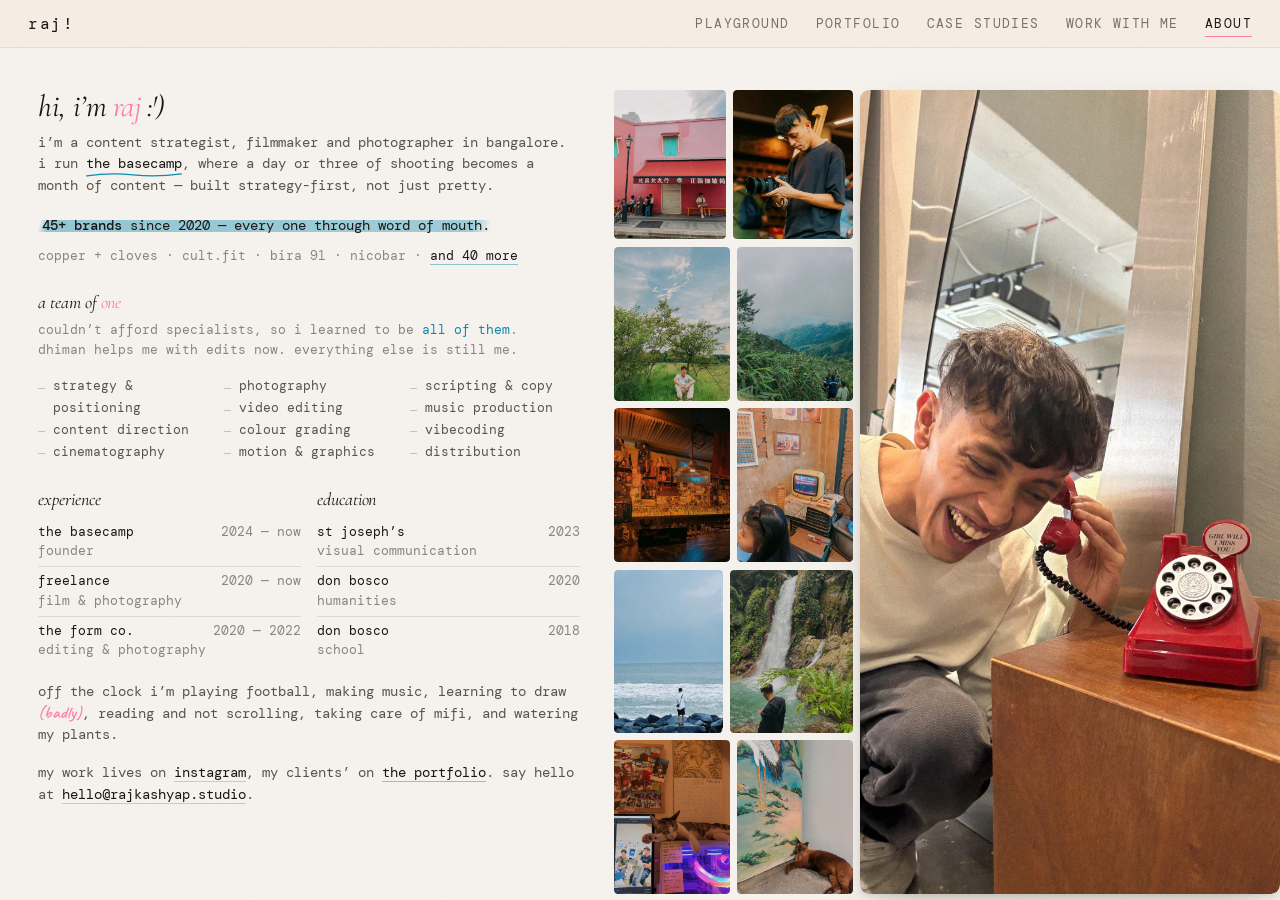
==== commit f8d708bc: "about: colour lands on three words, and comes off eleven the heads that make a claim get one word of" ====
--- a/about.html
+++ b/about.html
@@ -55,7 +55,7 @@
          writing stays quiet underneath them. -->
 
     <div class="col">
-      <h1 class="name">hi, i&rsquo;m raj :')</h1>
+      <h1 class="name">hi, i&rsquo;m <span class="me">raj</span> :')</h1>
 
       <p class="lede">i&rsquo;m a content strategist, filmmaker and photographer in bangalore. i run <a href="ciad.html" class="sketch">the basecamp</a>, where a day or three of shooting becomes a month of content &mdash; built strategy-first, not just pretty.</p>
 
@@ -64,8 +64,8 @@
 
       <div class="ledger">
       <div class="band">
-        <h2 class="sec">a team of one</h2>
-        <p class="secsub">couldn&rsquo;t afford specialists, so i learned to be all of them.<br>dhiman helps me with edits now. everything else is still me.</p>
+        <h2 class="sec">a team of <span class="me">one</span></h2>
+        <p class="secsub">couldn&rsquo;t afford specialists, so i learned to be <span class="work">all of them</span>.<br>dhiman helps me with edits now. everything else is still me.</p>
         <ul class="skills">
           <li>strategy &amp; positioning</li>
           <li>content direction</li>
--- a/styles.css
+++ b/styles.css
@@ -1616,6 +1616,19 @@
   line-height:1.55;color:var(--ink-muted);margin:0 0 var(--u);text-wrap:pretty;
 }
 
+/* ── colour inside a heading ───────────────────────── */
+/* The accent lands on the word that carries the meaning, never on the whole
+   line -- so the heads that make a claim get one word of ink and the heads
+   that are only labels ("experience", "education") get none. Colouring all
+   five would make colour the heading style, which is decoration, not
+   hierarchy.
+   Same split the links already run on: pink is the person (raj, the "one" in
+   a team of one), blue is the craft ("all of them", which is pointing at the
+   eleven disciplines directly underneath it). Spans only -- a.me keeps its
+   own rule and is untouched. */
+.col span.me{color:var(--accent-r);}
+.col span.work{color:var(--accent-b);}
+
 /* ── a team of one ─────────────────────────────────── */
 /* A stacked list in two columns, not pills. Ten bordered chips would be ten
    more boxes on a page whose whole argument is that one person did all of
@@ -1634,9 +1647,13 @@
   padding-left:15px;position:relative;
 }
 /* a rule, not a bullet: these are capabilities on a ledger, not a to-do list */
+/* The rules used to be blue. Eleven repeated blue ticks were the page's most
+   frequent instance of the accent and the least meaningful one -- a bullet
+   substitute, spent on ornament. The blue is now on the phrase above them
+   instead ("all of them"), which points at this list and means something. */
 .skills li::before{
   content:'';position:absolute;left:0;top:0.92em;
-  width:7px;height:1px;background:rgba(13,138,175,0.5);
+  width:7px;height:1px;background:rgba(30,25,20,0.22);
 }
 
 /* ── ruled records ─────────────────────────────────── */
@@ -2470,27 +2487,55 @@
   background-image:url("data:image/svg+xml,%3Csvg xmlns='http://www.w3.org/2000/svg' width='200' height='200'%3E%3Cfilter id='n'%3E%3CfeTurbulence type='fractalNoise' baseFrequency='0.85' numOctaves='4' stitchTiles='stitch'/%3E%3C/filter%3E%3Crect width='200' height='200' filter='url(%23n)' opacity='0.018'/%3E%3C/svg%3E"); }
 
 #cs-listwrap{ position:relative; z-index:2; max-width:920px; margin:0 auto; padding:96px 24px 80px; }
-.cs-head{ text-align:center; margin-bottom:48px; }
+.cs-head{ text-align:center; margin-bottom:56px; }
 .cs-eyebrow{ font-family:'DM Mono',monospace; font-size:11px; letter-spacing:0.3em; text-transform:uppercase; color:var(--ink-muted); margin-bottom:16px; }
 .cs-title{ font-family:'Cormorant Garamond',serif; font-weight:300; font-size:clamp(40px,8vw,72px); line-height:0.98; color:var(--ink); margin:0; letter-spacing:-0.01em; }
 .cs-title em{ font-style:italic; color:var(--accent-r); }
-.cs-sub{ font-family:'DM Mono',monospace; font-size:12px; letter-spacing:0.06em; color:var(--ink-muted); margin-top:18px; }
-#cs-list{ display:flex; flex-direction:column; gap:14px; }
-.cs-card{ display:flex; align-items:center; gap:20px; width:100%; text-align:left; cursor:pointer; font:inherit; color:inherit;
-  background:rgba(255,255,255,0.5); border:1px solid rgba(30,25,20,0.08); border-radius:12px; padding:22px 24px;
+.cs-sub{ font-family:'DM Mono',monospace; font-size:12px; letter-spacing:0.06em; color:var(--ink-muted); margin-top:16px; }
+/* 28, not 14. The gap between two cards has to beat the 22px padding inside
+   them or the six read as one blob -- the audit was calling this fused, and it
+   was right. Raj kept the card layout, so the fix is the spacing, not the box. */
+#cs-list{ display:flex; flex-direction:column; gap:28px; }
+.cs-card{ display:flex; align-items:center; gap:16px; width:100%; text-align:left; cursor:pointer; font:inherit; color:inherit;
+  background:rgba(255,255,255,0.5); border:1px solid rgba(30,25,20,0.08); border-radius:12px; padding:20px 24px;
   transition:transform .25s cubic-bezier(0.23,1,0.32,1), box-shadow .25s, border-color .2s, background .2s; }
 @media(hover:hover) and (pointer:fine){ .cs-card:hover{ transform:translateY(-2px); border-color:rgba(30,25,20,0.16); box-shadow:0 16px 40px -18px rgba(45,33,22,0.28); background:rgba(255,255,255,0.72); } }
 .cs-card:active{ transform:translateY(0) scale(0.995); }
-.cs-card-no{ font-family:'DM Mono',monospace; font-size:13px; color:var(--accent-b); letter-spacing:0.1em; flex-shrink:0; }
+/* Muted, not blue. This page runs one accent, and an ordinal is not what it
+   should be spent on -- the multiple is the only figure here that means
+   anything, so pink goes there and nowhere else. 12px, not 13: 12 is already
+   the page's small-type size and two sizes a pixel apart communicate nothing. */
+.cs-card-no{ font-family:'DM Mono',monospace; font-size:12px; color:var(--ink-muted); letter-spacing:0.1em; flex-shrink:0; }
 .cs-card-body{ flex:1; min-width:0; }
 .cs-card-client{ font-family:'Cormorant Garamond',serif; font-style:italic; font-weight:400; font-size:clamp(22px,3vw,30px); line-height:1.05; color:var(--ink); }
-.cs-card-sector{ font-family:'DM Mono',monospace; font-size:9px; letter-spacing:0.16em; text-transform:uppercase; color:var(--ink-muted); margin-top:5px; }
-.cs-card-teaser{ font-family:'DM Mono',monospace; font-size:12px; color:var(--ink-muted); margin-top:9px; line-height:1.5; }
+.cs-card-sector{ font-family:'DM Mono',monospace; font-size:9px; letter-spacing:0.16em; text-transform:uppercase; color:var(--ink-muted); margin-top:8px; }
+.cs-card-teaser{ font-family:'DM Mono',monospace; font-size:12px; color:var(--ink-muted); margin-top:8px; line-height:1.5; }
+/* The one figure on the row that carries meaning, so it gets the page's one
+   accent. Fixed width and left-aligned, not right-aligned: six multiples in a
+   column are being compared, and comparison needs them to *start* together --
+   right-aligning "3&times;" against "up to 5&times;" puts the digits in
+   different places. The hedge sits on its own line above the number for the
+   same reason it does on CIAD, and it is never dropped. */
+.cs-card-mult{
+  flex:0 0 auto; width:112px; text-align:left;
+  font-family:'Cormorant Garamond',serif; font-style:italic; font-weight:400;
+  font-size:clamp(22px,3vw,30px); line-height:1; letter-spacing:-0.01em;
+  color:var(--accent-r);
+}
+.cs-card-mult i{
+  display:block; font-style:normal; font-family:'DM Mono',monospace;
+  font-size:9px; letter-spacing:0.16em; text-transform:uppercase;
+  color:var(--ink-muted); margin-bottom:3px;
+}
 .cs-card-arrow{ font-size:20px; color:var(--ink-muted); flex-shrink:0; transition:transform .25s, color .2s; }
 @media(hover:hover) and (pointer:fine){ .cs-card:hover .cs-card-arrow{ transform:translateX(4px); color:var(--accent-r); } }
 .cs-foot{ text-align:center; margin-top:56px; }
-.cs-foot-line{ font-family:'DM Mono',monospace; font-size:11px; letter-spacing:0.16em; text-transform:uppercase; color:var(--ink-muted); margin-bottom:14px; }
-.cs-cta{ display:inline-block; font-family:'Cormorant Garamond',serif; font-style:italic; font-weight:400; font-size:24px; color:var(--accent-b); text-decoration:none; border-bottom:1px solid rgba(13,138,175,0.4); padding-bottom:2px; transition:transform .2s; }
+.cs-foot-line{ font-family:'DM Mono',monospace; font-size:11px; letter-spacing:0.16em; text-transform:uppercase; color:var(--ink-muted); margin-bottom:16px; }
+/* Pink and on the page's own display size. It was 24px blue -- which was both
+   the sixth type size and the last second accent on the page, one rule causing
+   two breaches. It shares the card headline's clamp now, so it adds no size,
+   and it takes the one accent because the action is the payoff. */
+.cs-cta{ display:inline-block; font-family:'Cormorant Garamond',serif; font-style:italic; font-weight:400; font-size:clamp(22px,3vw,30px); color:var(--accent-r); text-decoration:none; border-bottom:1px solid rgba(255,123,172,0.45); padding-bottom:2px; transition:transform .2s; }
 .cs-cta:active{ transform:scale(0.98); }
 
 #cs-detail{ position:relative; z-index:2; max-width:1080px; margin:0 auto; padding:84px 24px 100px; }
@@ -2500,25 +2545,66 @@
 .cs-hero-eyebrow{ font-family:'DM Mono',monospace; font-size:10px; letter-spacing:0.18em; text-transform:uppercase; color:var(--ink-muted); margin-bottom:10px; }
 .cs-hero-client{ font-family:'Cormorant Garamond',serif; font-weight:300; font-size:clamp(36px,7vw,64px); line-height:0.98; color:var(--ink); margin:0; }
 .cs-hero-person{ font-family:'Cormorant Garamond',serif; font-style:italic; font-size:clamp(16px,2.4vw,22px); color:var(--ink-muted); margin-top:6px; }
-.cs-layout{ display:grid; grid-template-columns:200px 1fr; gap:48px; align-items:start; }
+.cs-layout{ display:grid; grid-template-columns:200px 1fr; gap:56px; align-items:start; }
 .cs-sidebar{ position:sticky; top:84px; }
 .cs-nav{ display:flex; flex-direction:column; gap:2px; }
 .cs-navlink{ display:flex; align-items:center; gap:10px; font-family:'DM Mono',monospace; font-size:12px; letter-spacing:0.04em; color:var(--ink-muted); text-decoration:none; padding:8px 10px; border-left:2px solid transparent; border-radius:0 6px 6px 0; transition:color .2s, border-color .2s, background .2s; }
 .cs-navlink:hover{ color:var(--ink); background:rgba(30,25,20,0.04); }
 .cs-navlink.active{ color:var(--ink); border-left-color:var(--accent-r); background:rgba(255,123,172,0.07); }
-.cs-navnum{ font-size:9px; color:var(--accent-b); opacity:0.8; }
+/* muted, not blue -- one accent on this page, and it is spent on the multiple */
+.cs-navnum{ font-size:9px; color:var(--ink-muted); opacity:0.8; }
 .cs-content{ min-width:0; }
-.cs-media{ border-radius:10px; overflow:hidden; background:#15120f; box-shadow:0 30px 70px -26px rgba(45,33,22,0.4); margin-bottom:28px; aspect-ratio:16/9; }
+/* The frame takes the video's shape, not the other way round. Raj,
+   2026-08-12: "video ui is horizontal. only 1 video in the entire bank is
+   horizontal. it should adapt according to the dimensions of the videos."
+   It was a hard 16/9 with object-fit:cover, so every vertical reel -- which is
+   all of them bar one -- was being centre-cropped to a letterbox.
+   --vr is a unitless width/height set by case-studies.js from the video's own
+   videoWidth/videoHeight once metadata lands. It defaults to 9/16 because the
+   wrong guess should be the rare case, not the common one. Width is derived
+   from the height cap rather than the other way round, so a tall reel is
+   limited by the viewport and a wide one by the column, and neither distorts. */
+.cs-media{
+  --vr:0.5625;
+  aspect-ratio:var(--vr);
+  width:min(100%, calc(min(72vh, 640px) * var(--vr)));
+  /* starts at the column edge, not centred: it shares a left margin with the
+     section text under it, and a centred portrait floats away from both */
+  margin:0 0 28px;
+  border-radius:10px; overflow:hidden; background:#15120f;
+  box-shadow:0 30px 70px -26px rgba(45,33,22,0.4);
+}
 .cs-media video{ width:100%; height:100%; object-fit:cover; display:block; }
 /* Most clients have one real number, not three. A lone tile stretching the
    full column reads as an empty banner, so tiles size to content and sit left
    instead of filling the row. */
-.cs-metrics{ display:flex; gap:14px; flex-wrap:wrap; margin-bottom:40px; justify-content:flex-start; }
+/* Everything else made for that client. Each tile is sized off the video's own
+   ratio, same --vr as the hero frame, so a row of vertical reels reads as a
+   row of vertical reels and the one horizontal cut sits in it at its true
+   shape instead of being cropped to match. */
+.cs-reels{ margin:0 0 40px; }
+.cs-reelrow{
+  display:flex; gap:12px; overflow-x:auto; padding:4px 0 10px;
+  scroll-snap-type:x proximity; -webkit-overflow-scrolling:touch;
+  scrollbar-width:none;
+}
+.cs-reelrow::-webkit-scrollbar{ display:none; }
+.cs-reel{
+  --vr:0.5625;
+  flex:0 0 auto;
+  height:clamp(200px,32vh,300px);
+  aspect-ratio:var(--vr);
+  border-radius:8px; overflow:hidden; background:#15120f;
+  scroll-snap-align:start;
+}
+.cs-reel video{ width:100%; height:100%; object-fit:cover; display:block; }
+
+.cs-metrics{ display:flex; gap:16px; flex-wrap:wrap; margin-bottom:40px; justify-content:flex-start; }
 .cs-metric{ flex:1 1 180px; max-width:280px; background:rgba(255,255,255,0.5); border:1px solid rgba(30,25,20,0.08); border-radius:10px; padding:18px 16px; text-align:center; }
 .cs-metric-v{ font-family:'Cormorant Garamond',serif; font-weight:400; font-size:clamp(28px,4vw,40px); color:var(--ink); line-height:1; }
 .cs-metric-l{ font-family:'DM Mono',monospace; font-size:9px; letter-spacing:0.14em; text-transform:uppercase; color:var(--ink-muted); margin-top:8px; }
 .cs-section{ padding:22px 0; border-top:1px solid rgba(30,25,20,0.08); scroll-margin-top:84px; }
-.cs-section-label{ font-family:'DM Mono',monospace; font-size:10px; letter-spacing:0.18em; text-transform:uppercase; color:var(--accent-b); margin-bottom:12px; }
+.cs-section-label{ font-family:'DM Mono',monospace; font-size:10px; letter-spacing:0.18em; text-transform:uppercase; color:var(--ink-muted); margin-bottom:12px; }
 .cs-section-body{ font-family:'DM Mono',monospace; font-size:14px; line-height:1.8; color:var(--ink); max-width:62ch; }
 /* .cs-prompt and .cs-quote-empty are gone: they styled internal writing
    prompts that were rendering on the live page. Unwritten content now renders
@@ -2529,19 +2615,30 @@
 .cs-cta-wrap{ margin-top:44px; text-align:center; }
 
 @media(max-width:760px){
-  .cs-layout{ grid-template-columns:1fr; gap:18px; }
+  .cs-layout{ grid-template-columns:1fr; gap:16px; }
   /* min-width:0 is load-bearing. A grid item defaults to min-width:auto, so
      the nowrap nav links forced this track to their full 654px and the whole
      detail view overflowed -- invisibly, because #cs-screen clips overflow-x.
      Zeroing it lets .cs-nav actually scroll instead of pushing the column. */
   .cs-sidebar{ position:sticky; top:50px; z-index:5; min-width:0; margin:0 -18px; padding:0 18px; background:rgba(245,242,238,0.92); backdrop-filter:blur(8px); -webkit-backdrop-filter:blur(8px); }
-  .cs-nav{ flex-direction:row; gap:4px; overflow-x:auto; padding:10px 18px; margin:0 -18px; -webkit-overflow-scrolling:touch; scrollbar-width:none; }
+  /* No second bleed. .cs-sidebar already pulls out to the screen edge with
+     margin:0 -18px; padding:0 18px, and this row was doing it again -- 18px
+     of negative margin on top of 18px, so the strip ran 36px past the right
+     edge and took the page with it. Raj, 2026-08-12: "the horizontal inline
+     nav bar inside each par spills beyond screen." The row scrolls inside the
+     bleed the sidebar already provides. */
+  .cs-nav{ flex-direction:row; gap:4px; overflow-x:auto; padding:10px 0; margin:0; -webkit-overflow-scrolling:touch; scrollbar-width:none; }
   .cs-nav::-webkit-scrollbar{ display:none; }
   .cs-navlink{ flex-shrink:0; border-left:none; border-bottom:2px solid transparent; border-radius:6px; padding:7px 11px; white-space:nowrap; }
   .cs-navlink.active{ border-left:none; border-bottom-color:var(--accent-r); background:rgba(255,123,172,0.07); }
   #cs-listwrap{ padding:78px 18px 60px; }
   #cs-detail{ padding:68px 18px 80px; }
-  .cs-card{ padding:18px 18px; gap:14px; }
-}
-
-
+  .cs-card{ padding:16px 18px; gap:16px; }
+  /* full column width on a phone. The height cap that sizes it on a desktop
+     leaves ~68px of bare paper beside a vertical reel here, and a reel on a
+     phone should be the width of the phone. Height still follows --vr, so the
+     one horizontal cut sits short instead of being blown up. */
+  .cs-media{ width:100%; }
+}
+
+
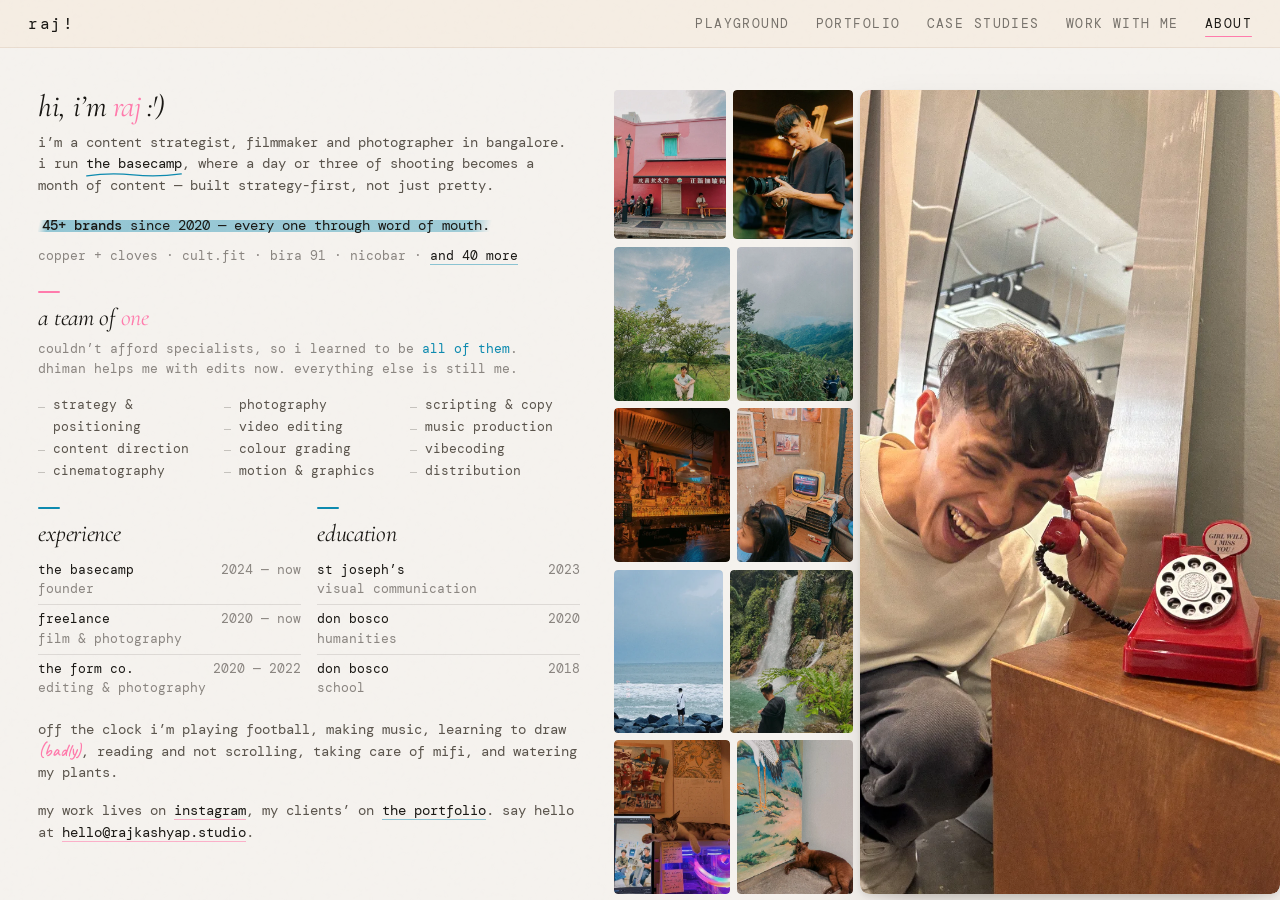
==== commit a551d4f7: "about + case studies: the heads get marked, the names get the ink Three things Raj named on 2026-08-" ====
--- a/about.html
+++ b/about.html
@@ -28,7 +28,12 @@
 <link rel="preconnect" href="https://fonts.gstatic.com" crossorigin>
 <link rel="preconnect" href="https://open.spotify.com">
 <link rel="dns-prefetch" href="https://open.spotify.com">
-<link href="https://fonts.googleapis.com/css2?family=Caveat:wght@500;600&family=Cormorant+Garamond:ital,wght@0,300;0,400;1,300;1,400;1,500&family=DM+Mono:wght@300;400;500&display=swap" rel="stylesheet">
+<!-- Caveat is served from /fonts, not Google: on iOS a late or missing webfont
+     fell through to the generic `cursive`, which is Snell Roundhand there and
+     changed the typeface of "(badly)". Preloaded so the one word never has a
+     swap window at all. -->
+<link rel="preload" as="font" type="font/woff2" href="/fonts/caveat-latin-var.woff2" crossorigin>
+<link href="https://fonts.googleapis.com/css2?family=Cormorant+Garamond:ital,wght@0,300;0,400;1,300;1,400;1,500&family=DM+Mono:wght@300;400;500&display=swap" rel="stylesheet">
 <title>Raj Kashyap — About</title>
 <link rel="stylesheet" href="styles.css">
 </head>
--- a/styles.css
+++ b/styles.css
@@ -1,6 +1,35 @@
 @view-transition { navigation: auto; }
 ::view-transition-old(root), ::view-transition-new(root) { animation-duration: 0.45s; }
 ::view-transition-old(nsp-headline), ::view-transition-new(nsp-headline) { animation-duration: 0.5s; animation-timing-function: cubic-bezier(0.4,0,0.2,1); }
+
+/* ======================================================
+   CAVEAT, SELF-HOSTED
+
+   Raj, 2026-08-12: on his phone the "(badly)" aside on About rendered in a
+   font that was not Caveat, while desktop was correct. It could not be
+   reproduced in a phone-width Chromium -- Caveat renders there -- which
+   leaves the one thing that genuinely differs per platform: the generic
+   `cursive` fallback. On iOS that resolves to Snell Roundhand, a copperplate
+   script that looks nothing like Caveat's marker hand, so any moment the
+   webfont is late or missing the word changes typeface. Serving the file
+   ourselves removes the third-party request, the UA sniffing and the
+   fallback window in one go, so every device gets the same letterforms.
+
+   The latin subset only (the three marks on this site are ascii), and it is
+   the variable file, so one 51KB request covers the 600 About and Work With
+   Me use and any weight a later mark wants. Caveat is OFL -- self-hosting is
+   what the licence is for. No build step: it is a static file.
+====================================================== */
+@font-face{
+  font-family:'Caveat';
+  font-style:normal;
+  font-weight:400 700;
+  font-display:swap;
+  src:url('/fonts/caveat-latin-var.woff2') format('woff2');
+  unicode-range:U+0000-00FF,U+0131,U+0152-0153,U+02BB-02BC,U+02C6,U+02DA,
+                U+02DC,U+0304,U+0308,U+0329,U+2000-206F,U+20AC,U+2122,U+2191,
+                U+2193,U+2212,U+2215,U+FEFF,U+FFFD;
+}
 
 /* ======================================================
    GLOBAL RESET + SCREEN SYSTEM
@@ -478,7 +507,7 @@
    three words. Caveat replaces the two font families this page was loading
    and never used (Playfair Display, DM Sans). */
 .hub-opt-mark{
-  font-family:'Caveat',cursive;font-weight:600;
+  font-family:'Caveat','Cormorant Garamond',serif;font-weight:600;
   font-size:var(--hb-title);line-height:1;color:var(--accent-r);
   display:inline-block;transform:rotate(-2.2deg);transform-origin:left center;
   margin-bottom:var(--hb-tight);
@@ -861,7 +890,7 @@
 
 /* Raj's hand. Set at the price step so it costs no new type size. */
 .od-hand{
-  font-family:'Caveat',cursive;font-size:20px;line-height:1.1;
+  font-family:'Caveat','Cormorant Garamond',serif;font-size:20px;line-height:1.1;
   letter-spacing:0;text-transform:none;color:var(--accent-r);
 }
 .od-hand-block{display:inline-block;margin-top:var(--od-2);transform:rotate(-2deg);}
@@ -1524,10 +1553,12 @@
 
 #about-inner{
   --name:clamp(30px,3.2vw,46px);
-  --sec:21px;
+  --sec:28px;
   --text:15px;
   --small:13.5px;
   --hand:20px;
+
+  --sec-rule-gap:13px;
 
   --t:8px;
   --u:clamp(18px,2.4vh,30px);
@@ -1606,11 +1637,37 @@
   .col a.me:hover{color:var(--accent-r);border-bottom-color:var(--accent-r);}
 }
 
+/* ── section heads ─────────────────────────────────── */
+/* Raj, 2026-08-12: "a team of one needs to be highlighted i guess, same for
+   experience and education." At --sec 21 against --text 15 the three heads
+   were four points above the body in a face nobody reads as loud, so the
+   page had no visible sections at all -- squint at it and the whole column
+   is one grey block.
+
+   Two things fix it together, which is what he asked for. Size and air do
+   the hierarchy: the heads jump a third, and the gap above each one is now
+   several times the gap below it, so a head belongs to what follows rather
+   than floating between two paragraphs. The rule is the marker on top of
+   that -- short, flush with the column's spine, so it declares a start
+   without indenting the heading out of alignment with everything else.
+
+   The rule takes the colour the page already runs on: pink is the person,
+   so "a team of one" gets it; blue is the work, so the two records of it do.
+   No new colour, and the split says which half you are reading -- the same
+   job "one" (pink) and "all of them" (blue) already do inside the words. */
 .sec{
   font-family:'Cormorant Garamond',serif;font-style:italic;font-weight:400;
   font-size:var(--sec);color:var(--ink);
-  margin:0 0 var(--t);letter-spacing:-0.005em;
-}
+  margin:0 0 var(--t);letter-spacing:-0.012em;
+  --sec-rule:var(--accent-r);
+}
+.sec::before{
+  content:'';display:block;
+  width:22px;height:2px;border-radius:1px;
+  background:var(--sec-rule);
+  margin-bottom:var(--sec-rule-gap);
+}
+.recs .sec{--sec-rule:var(--accent-b);}
 .secsub{
   font-family:'DM Mono',monospace;font-size:var(--small);
   line-height:1.55;color:var(--ink-muted);margin:0 0 var(--u);text-wrap:pretty;
@@ -1704,8 +1761,12 @@
 /* ── marks made by hand ────────────────────────────── */
 /* Caveat, and only ever on an aside. Nothing you need to read is here.
    Pink, because every aside on this page is the person talking. */
+/* The fallback is Cormorant, not the generic `cursive`. `cursive` is Snell
+   Roundhand on iOS and Comic Sans on Windows -- a fallback that changes the
+   word's typeface per device is the bug Raj reported. Cormorant italic is
+   already this page's display face, so a failure stays inside the system. */
 .hand{
-  font-family:'Caveat',cursive;font-weight:600;
+  font-family:'Caveat','Cormorant Garamond',serif;font-weight:600;
   font-size:var(--hand);line-height:1;color:var(--accent-r);
 }
 
@@ -1974,7 +2035,8 @@
    block was the education list Raj has already corrected twice. */
 @media(min-width:821px) and (max-height:920px){
   #about-inner{
-    --name:clamp(26px,2.4vw,33px);--sec:18px;--text:13.5px;--small:12.5px;--hand:17px;
+    --name:clamp(26px,2.4vw,33px);--sec:24px;--text:13.5px;--small:12.5px;--hand:17px;
+    --sec-rule-gap:10px;
     --u:16px;--s:24px;
   }
   .col{padding:var(--top) 34px var(--t) clamp(18px,3vw,42px);}
@@ -2011,7 +2073,7 @@
   .tile.hero.inline img{width:100%;height:auto;}
 }
 @media(max-width:430px){
-  #about-inner{--name:32px;--sec:19px;--text:14.5px;--small:13px;--hand:19px;}
+  #about-inner{--name:32px;--sec:25px;--text:14.5px;--small:13px;--hand:19px;--sec-rule-gap:11px;}
   /* one column of skills, not two: at 350px wide "strategy & positioning"
      wraps, and a wrapped two-column list reads as broken alignment */
   .skills{columns:1;}
@@ -2507,7 +2569,16 @@
    the page's small-type size and two sizes a pixel apart communicate nothing. */
 .cs-card-no{ font-family:'DM Mono',monospace; font-size:12px; color:var(--ink-muted); letter-spacing:0.1em; flex-shrink:0; }
 .cs-card-body{ flex:1; min-width:0; }
-.cs-card-client{ font-family:'Cormorant Garamond',serif; font-style:italic; font-weight:400; font-size:clamp(22px,3vw,30px); line-height:1.05; color:var(--ink); }
+/* Blue, and this page now runs two accents on purpose. Raj, 2026-08-12: "the
+   client names should be coloured/highlighted. needs contrast in some way."
+   They were dark ink on a near-white card, the same value as the teaser and
+   the sector under them, so the row's loudest thing was the arrow.
+   The split is the site's own and it carries meaning here: blue is *who*,
+   pink is *what it did*. Keeping the multiple as the page's only pink is the
+   point -- if the names took pink too, six names and six figures in one
+   colour would leave nothing for the eye to rank. Don't use the two
+   interchangeably. */
+.cs-card-client{ font-family:'Cormorant Garamond',serif; font-style:italic; font-weight:400; font-size:clamp(22px,3vw,30px); line-height:1.05; color:var(--accent-b); }
 .cs-card-sector{ font-family:'DM Mono',monospace; font-size:9px; letter-spacing:0.16em; text-transform:uppercase; color:var(--ink-muted); margin-top:8px; }
 .cs-card-teaser{ font-family:'DM Mono',monospace; font-size:12px; color:var(--ink-muted); margin-top:8px; line-height:1.5; }
 /* The one figure on the row that carries meaning, so it gets the page's one
@@ -2528,7 +2599,12 @@
   color:var(--ink-muted); margin-bottom:3px;
 }
 .cs-card-arrow{ font-size:20px; color:var(--ink-muted); flex-shrink:0; transition:transform .25s, color .2s; }
-@media(hover:hover) and (pointer:fine){ .cs-card:hover .cs-card-arrow{ transform:translateX(4px); color:var(--accent-r); } }
+/* Blue on hover, not pink. The arrow goes *into* a client, so it belongs to
+   the who-half with the name it sits beside -- one gesture lighting one row.
+   Pink stays on the booking CTA at the foot, which is the only other action
+   here; two colours both meaning "go" would be the interchangeable use the
+   budget exists to stop. */
+@media(hover:hover) and (pointer:fine){ .cs-card:hover .cs-card-arrow{ transform:translateX(4px); color:var(--accent-b); } }
 .cs-foot{ text-align:center; margin-top:56px; }
 .cs-foot-line{ font-family:'DM Mono',monospace; font-size:11px; letter-spacing:0.16em; text-transform:uppercase; color:var(--ink-muted); margin-bottom:16px; }
 /* Pink and on the page's own display size. It was 24px blue -- which was both
@@ -2543,7 +2619,9 @@
 .cs-back:hover{ color:var(--ink); }
 .cs-hero{ margin:18px 0 36px; }
 .cs-hero-eyebrow{ font-family:'DM Mono',monospace; font-size:10px; letter-spacing:0.18em; text-transform:uppercase; color:var(--ink-muted); margin-bottom:10px; }
-.cs-hero-client{ font-family:'Cormorant Garamond',serif; font-weight:300; font-size:clamp(36px,7vw,64px); line-height:0.98; color:var(--ink); margin:0; }
+/* Same blue as the list row it was opened from, so the name you clicked is
+   the name that greets you in the colour you clicked it in. */
+.cs-hero-client{ font-family:'Cormorant Garamond',serif; font-weight:300; font-size:clamp(36px,7vw,64px); line-height:0.98; color:var(--accent-b); margin:0; }
 .cs-hero-person{ font-family:'Cormorant Garamond',serif; font-style:italic; font-size:clamp(16px,2.4vw,22px); color:var(--ink-muted); margin-top:6px; }
 .cs-layout{ display:grid; grid-template-columns:200px 1fr; gap:56px; align-items:start; }
 .cs-sidebar{ position:sticky; top:84px; }
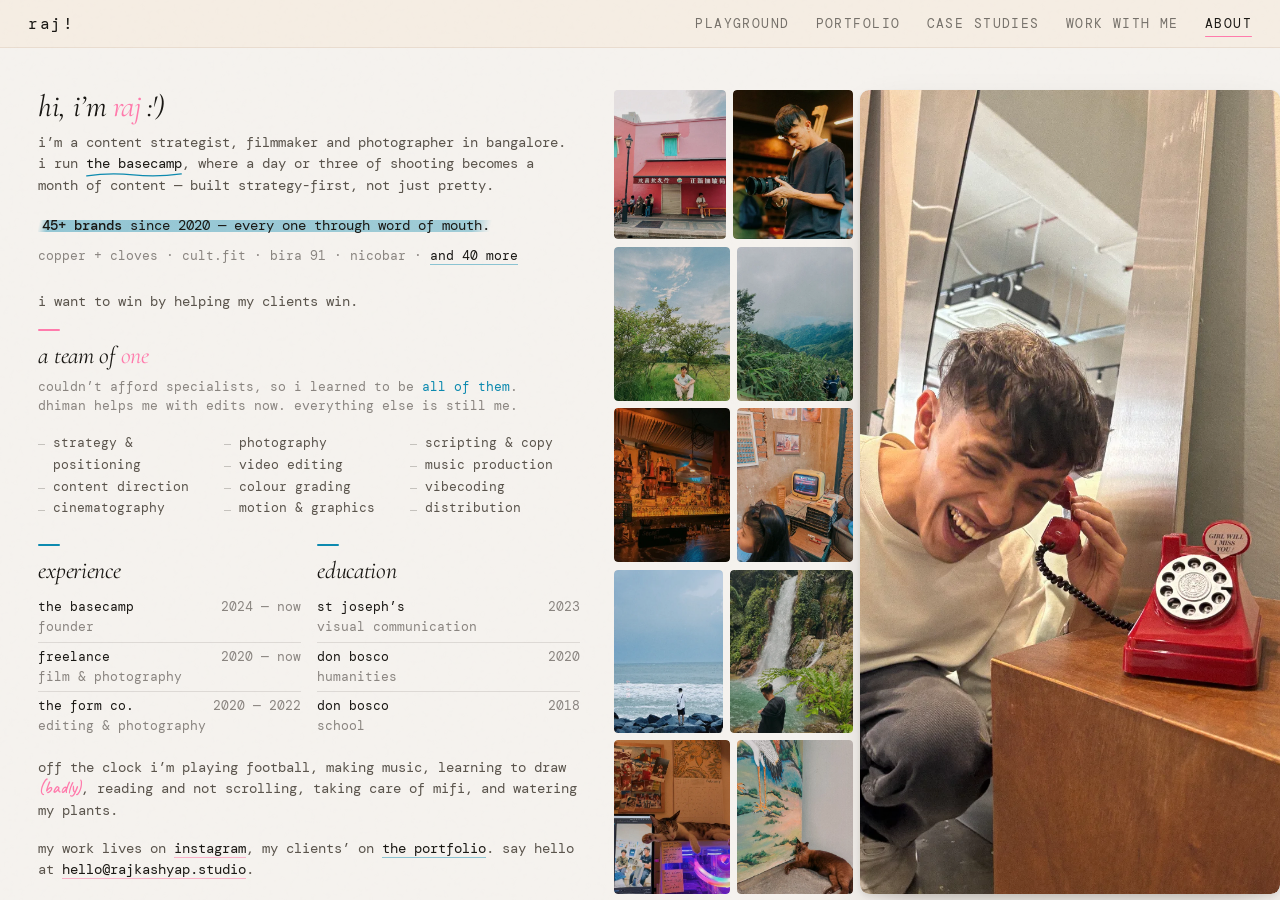
==== commit 2415c491: "about: "i want to win by helping my clients win" Raj's line, verbatim, placed under the clients list" ====
--- a/about.html
+++ b/about.html
@@ -67,6 +67,14 @@
       <p class="brag"><span class="mark"><b>45+ brands</b> since 2020 &mdash; every one through word of mouth.</span></p>
       <p class="clients">copper + cloves &middot; cult.fit &middot; bira 91 &middot; nicobar &middot; <a href="portfolio.html">and 40 more</a></p>
 
+      <!-- Raj's line, 2026-08-12, verbatim. It sits under "word of mouth"
+           rather than in the lede because it is the reason word of mouth
+           happened -- it turns the boast above it into a mechanism. Reuses
+           .lede so it adds no sixth type size. The .creed hook is what
+           about.js anchors the phone hero to, so the photograph lands after
+           this line instead of splitting it from the claim it explains. -->
+      <p class="lede creed">i want to win by helping my clients win.</p>
+
       <div class="ledger">
       <div class="band">
         <h2 class="sec">a team of <span class="me">one</span></h2>
--- a/styles.css
+++ b/styles.css
@@ -45,6 +45,40 @@
   --ink-body:#5a544c;   /* 6.6:1 on --bg-warm */
   --accent-r:#ff7bac;--accent-g:#3a8c52;--accent-b:#0d8aaf;
   --shadow:rgba(30,25,20,0.12);
+
+  /* ---- Easing ----
+     Four curves, named, and nothing else ships. The file had seven
+     hand-written cubic-beziers with no way to tell which was the house
+     curve, which is how a bounce ended up on a link hover and a second
+     "standard" curve ended up next to the first.
+
+       --e-out      anything entering, exiting or answering a press. Starts
+                    fast, so the interface replies in the frame the user is
+                    watching hardest. This is the default; reach for it
+                    unless one of the three below is the reason.
+       --e-in-out   something already on screen moving to a new place, where
+                    both ends need to be gentle.
+       --e-drawer   Ionic's drawer curve. The CIAD deck slides on it and the
+                    price fill wipes on it -- long travel that should feel
+                    weighted rather than snappy.
+       --e-dissolve the video intro only. A film dissolve over a second is
+                    not a UI transition and should not borrow the UI curve.
+       --e-spring   overshoots, and is allowed in exactly one place: the
+                    playground recenter, where thirty cards fly home on a
+                    stagger. That is a rare, deliberate, playful action.
+                    It was also on the CTA hover, which is none of those --
+                    a link that springs past its size every time the cursor
+                    crosses it. If you are reaching for this on anything a
+                    visitor triggers more than once a page, reach for
+                    --e-out instead.
+
+     Loops keep their own literal curve at the call site, because a curve
+     that has to be symmetric to loop cleanly is not one of these five. */
+  --e-out:cubic-bezier(0.23,1,0.32,1);
+  --e-in-out:cubic-bezier(0.77,0,0.175,1);
+  --e-drawer:cubic-bezier(0.32,0.72,0,1);
+  --e-dissolve:cubic-bezier(0.4,0,0.2,1);
+  --e-spring:cubic-bezier(0.34,1.56,0.64,1);
 
   /* ---- Type scale ----
      Twelve steps, no in-between values. If a new size feels needed, one of
@@ -146,11 +180,11 @@
 /* ======================================================
    SCREEN 0: VIDEO INTRO
 ====================================================== */
-#screen-video{z-index:500;background:#0d0d0f;overflow:hidden;transition:opacity 1s cubic-bezier(0.4,0,0.2,1);height:100vh;height:100dvh;}
+#screen-video{z-index:500;background:#0d0d0f;overflow:hidden;transition:opacity 1s var(--e-dissolve);height:100vh;height:100dvh;}
 #screen-video.fading-out{opacity:0;}
 
 #controls-cover{position:absolute;bottom:0;left:0;right:0;height:52px;z-index:6;background:linear-gradient(to top,rgba(0,0,0,0.7) 0%,transparent 100%);pointer-events:none;}
-#vid-cover{position:fixed;inset:0;z-index:20;background:#0d0d0f;display:flex;align-items:center;justify-content:center;flex-direction:column;transition:opacity 1.2s cubic-bezier(0.4,0,0.2,1);}
+#vid-cover{position:fixed;inset:0;z-index:20;background:#0d0d0f;display:flex;align-items:center;justify-content:center;flex-direction:column;transition:opacity 1.2s var(--e-dissolve);}
 #vid-cover.fade{opacity:0;pointer-events:none;}
 #vid-thumbnail{position:absolute;inset:0;width:100%;height:100%;object-fit:cover;opacity:0;transition:opacity 0.6s ease;}
 #vid-thumbnail.show{opacity:1;}
@@ -159,13 +193,13 @@
 #raj-logo.in{opacity:1;transform:scale(1);}
 #raj-logo.waiting{animation:logo-breathe 2.6s cubic-bezier(0.45,0,0.55,1) infinite;}
 #raj-logo.out{opacity:0;transform:scale(0.97);animation:none;}
-#vid-text-overlay{position:fixed;inset:0;z-index:650;display:flex;flex-direction:column;align-items:center;justify-content:center;background:rgba(0,0,0,0.25);pointer-events:none;transition:background 0.6s cubic-bezier(0.4,0,0.2,1);}
+#vid-text-overlay{position:fixed;inset:0;z-index:650;display:flex;flex-direction:column;align-items:center;justify-content:center;background:rgba(0,0,0,0.25);pointer-events:none;transition:background 0.6s var(--e-dissolve);}
 #vid-text-overlay.clear{background:transparent;}
-#vid-headline{font-family:'Cormorant Garamond',serif;font-style:italic;font-weight:300;font-size:clamp(28px,5vw,42px);color:#fff;letter-spacing:0.015em;text-shadow:0 2px 20px rgba(0,0,0,0.5);opacity:0;transform:translateY(6px);transition:opacity 0.5s cubic-bezier(0.4,0,0.2,1),transform 0.5s cubic-bezier(0.4,0,0.2,1),color 0.5s cubic-bezier(0.4,0,0.2,1),text-shadow 0.5s cubic-bezier(0.4,0,0.2,1);view-transition-name:nsp-headline;}
+#vid-headline{font-family:'Cormorant Garamond',serif;font-style:italic;font-weight:300;font-size:clamp(28px,5vw,42px);color:#fff;letter-spacing:0.015em;text-shadow:0 2px 20px rgba(0,0,0,0.5);opacity:0;transform:translateY(6px);transition:opacity 0.5s var(--e-dissolve),transform 0.5s var(--e-dissolve),color 0.5s var(--e-dissolve),text-shadow 0.5s var(--e-dissolve);view-transition-name:nsp-headline;}
 #vid-headline.show{opacity:1;transform:translateY(0);}
 #vid-headline.out{opacity:0;transition:opacity 0.4s ease;}
 #vid-headline.dark{color:var(--ink);text-shadow:none;}
-#vid-white{position:fixed;inset:0;z-index:600;background:var(--bg-warm);opacity:0;pointer-events:none;transition:opacity 0.6s cubic-bezier(0.4,0,0.2,1);}
+#vid-white{position:fixed;inset:0;z-index:600;background:var(--bg-warm);opacity:0;pointer-events:none;transition:opacity 0.6s var(--e-dissolve);}
 #vid-white.flash{opacity:1;}
 
 
@@ -179,9 +213,9 @@
 [data-theme="dark"] #pg-nav{background:rgba(13,13,15,0.88);border-bottom-color:rgba(255,255,255,0.07);}
 [data-theme="light"] #pg-nav{background:rgba(245,237,225,0.90);border-bottom-color:rgba(120,80,40,0.10);}
 .pg-brand{font-family:'DM Mono',monospace;font-size:16px;font-weight:400;letter-spacing:0.1em;color:var(--ink);pointer-events:all;cursor:pointer;}
-.pg-brand a{color:inherit;text-decoration:none;cursor:pointer;}
+.pg-brand a{color:inherit;text-decoration:none;cursor:pointer;display:inline-block;transition:transform 0.14s var(--e-out);}
 .pg-links{display:flex;gap:26px;pointer-events:all;}
-.pg-links a{font-family:'DM Mono',monospace;font-size:13px;font-weight:400;letter-spacing:0.11em;text-transform:uppercase;color:var(--ink);text-decoration:none;opacity:0.58;transition:opacity 0.2s;cursor:pointer;white-space:nowrap;position:relative;}
+.pg-links a{font-family:'DM Mono',monospace;font-size:13px;font-weight:400;letter-spacing:0.11em;text-transform:uppercase;color:var(--ink);text-decoration:none;opacity:0.58;transition:opacity 0.2s ease,transform 0.14s var(--e-out);cursor:pointer;white-space:nowrap;position:relative;}
 .nav-short{display:none;}
 /* Mobile: compact nav.
    space-between with no gap let the links run right into the brand at
@@ -197,8 +231,18 @@
   .nav-short{display:inline;}
   .pg-headline{font-size:28px;}
 }
-.pg-links a:hover{opacity:1;}
+/* Gated. Ungated, a tap on a phone left the link sitting at full opacity
+   after the finger lifted, so the nav showed two "current" pages at once
+   until the next navigation repainted it. */
+@media(hover:hover) and (pointer:fine){
+  .pg-links a:hover{opacity:1;}
+}
 .pg-links a.active{opacity:1;text-decoration:none;}
+/* The nav is the one thing on this site touched on every page, so its press
+   answer is the smallest one that still registers: full opacity and a hair
+   under size, back in 140ms. Nothing here fades in or slides -- the nav-ink
+   below already carries the only motion this bar is allowed. */
+.pg-links a:active,.pg-brand a:active{opacity:1;transform:scale(0.94);}
 
 /* Nav ink — the active-page marker. One per document, same
    view-transition-name on every page, so a cross-document navigation slides it
@@ -211,7 +255,7 @@
 }
 ::view-transition-group(nav-ink){
   animation-duration:0.42s;
-  animation-timing-function:cubic-bezier(0.23,1,0.32,1);
+  animation-timing-function:var(--e-out);
 }
 ::view-transition-old(nav-ink),::view-transition-new(nav-ink){
   animation-duration:0.42s;
@@ -221,15 +265,15 @@
 #pg-canvas::before{content:'';position:absolute;inset:0;z-index:0;background-image:radial-gradient(circle, rgba(180,175,168,0.25) 1px, transparent 1px);background-size:24px 24px;pointer-events:none;}
 #pg-canvas.dragging{cursor:grabbing;}
 #pg-world{position:absolute;top:0;left:0;width:3600px;height:2800px;will-change:transform;z-index:1;transform-origin:0 0;}
-.pg-recenter{position:fixed;bottom:28px;right:28px;z-index:200;font-family:'DM Mono',monospace;font-size:11px;font-weight:400;letter-spacing:0.12em;text-transform:lowercase;color:var(--ink);background:rgba(245,242,238,0.85);backdrop-filter:blur(12px);-webkit-backdrop-filter:blur(12px);border:1px solid rgba(0,0,0,0.08);border-radius:20px;padding:8px 18px;cursor:pointer;transition:opacity 0.35s ease,transform 0.16s cubic-bezier(0.23,1,0.32,1),background 0.2s ease;box-shadow:0 2px 12px rgba(0,0,0,0.06);}
+.pg-recenter{position:fixed;bottom:28px;right:28px;z-index:200;font-family:'DM Mono',monospace;font-size:11px;font-weight:400;letter-spacing:0.12em;text-transform:lowercase;color:var(--ink);background:rgba(245,242,238,0.85);backdrop-filter:blur(12px);-webkit-backdrop-filter:blur(12px);border:1px solid rgba(0,0,0,0.08);border-radius:20px;padding:8px 18px;cursor:pointer;transition:opacity 0.35s ease,transform 0.16s var(--e-out),background 0.2s ease;box-shadow:0 2px 12px rgba(0,0,0,0.06);}
 @media(hover:hover) and (pointer:fine){
 .pg-recenter:hover{background:rgba(245,242,238,1);transform:scale(1.04);}
 }
 .pg-recenter:active{transform:scale(0.97);}
 
 /* macOS window drag — card lifts and shrinks under cursor */
-.pg-card.dragging-macos{transition:transform 160ms cubic-bezier(0.23,1,0.32,1),box-shadow 160ms cubic-bezier(0.23,1,0.32,1)!important;animation-play-state:paused!important;z-index:120!important;cursor:grabbing!important;}
-.pg-card.drop-settle{transition:box-shadow 300ms cubic-bezier(0.23,1,0.32,1)!important;}
+.pg-card.dragging-macos{transition:transform 160ms var(--e-out),box-shadow 160ms var(--e-out)!important;animation-play-state:paused!important;z-index:120!important;cursor:grabbing!important;}
+.pg-card.drop-settle{transition:box-shadow 300ms var(--e-out)!important;}
 
 .pg-center{position:absolute;text-align:center;z-index:90;pointer-events:none;transform:translate(-50%,-50%);}
 .pg-headline{font-family:'Cormorant Garamond',serif;font-style:italic;font-weight:300;font-size:42px;line-height:1.2;color:var(--ink);letter-spacing:0.015em;white-space:nowrap;view-transition-name:nsp-headline;}
@@ -249,10 +293,10 @@
 @keyframes pgCtaIn{from{opacity:0;transform:translateY(8px);}to{opacity:1;transform:translateY(0);}}
 @keyframes pgBreathe{0%,100%{opacity:0.8;}50%{opacity:1;}}
 
-.pg-card{position:absolute;border-radius:5px;overflow:hidden;cursor:grab;box-shadow:3px 6px 24px rgba(30,25,20,0.14),0 1px 4px rgba(30,25,20,0.05);transition:box-shadow 0.25s cubic-bezier(0.23,1,0.32,1),transform 0.25s cubic-bezier(0.23,1,0.32,1);cursor:pointer;}
+.pg-card{position:absolute;border-radius:5px;overflow:hidden;cursor:grab;box-shadow:3px 6px 24px rgba(30,25,20,0.14),0 1px 4px rgba(30,25,20,0.05);transition:box-shadow 0.25s var(--e-out),transform 0.25s var(--e-out);cursor:pointer;}
 @media(hover:hover) and (pointer:fine){.pg-card:hover{box-shadow:4px 10px 38px rgba(30,25,20,0.2);z-index:80!important;}}
 .pg-card img{width:100%;height:100%;object-fit:cover;display:block;}
-.pg-card-link::after{content:'->';position:absolute;top:10px;right:12px;font-family:'DM Mono',monospace;font-size:12px;color:rgba(255,255,255,0.4);opacity:0;transform:translateX(-4px);transition:opacity 0.2s cubic-bezier(0.23,1,0.32,1),transform 0.2s cubic-bezier(0.23,1,0.32,1);}
+.pg-card-link::after{content:'->';position:absolute;top:10px;right:12px;font-family:'DM Mono',monospace;font-size:12px;color:rgba(255,255,255,0.4);opacity:0;transform:translateX(-4px);transition:opacity 0.2s var(--e-out),transform 0.2s var(--e-out);}
 @media(hover:hover) and (pointer:fine){.pg-card-link:hover::after{opacity:1;transform:translateX(0);}}
 .pg-video-card::after{display:none;}
 
@@ -262,7 +306,9 @@
 .pg-text-tag{font-family:'DM Mono',monospace;font-size:9px;letter-spacing:0.16em;text-transform:uppercase;color:var(--ink-muted);font-weight:300;}
 
 .pg-glyph{position:absolute;pointer-events:none;opacity:0.68;color:var(--accent-r);z-index:50;}
-.pg-glyph.g{color:var(--accent-g);}
+/* .g (green) is gone with the marks that used it -- it was the site's only
+   green and playground's third accent. --accent-g stays declared in :root:
+   it is Raj's palette, not this page's leftover. */
 .pg-glyph.b{color:var(--accent-b);}
 .pg-glyph.f{color:var(--ink-faint);}
 
@@ -317,7 +363,12 @@
 }
 
 /* Magnetic CTA base */
-.pg-cta,.hub-cta-link{transition:color 0.25s,transform 0.3s cubic-bezier(0.34,1.56,0.64,1);}
+/* No overshoot. This was a back-out curve at 300ms -- a bounce on a hover,
+   which is a gesture repeated dozens of times a session, and 1.56 means the
+   link visibly springs past its size and settles back every pass of the
+   cursor. Bounce belongs on drag-to-dismiss and on things you see once.
+   The house ease-out at 200ms answers instantly and stops. */
+.pg-cta,.hub-cta-link{transition:color 0.2s ease,transform 0.2s var(--e-out);}
 
 /* ======================================================
    SCREEN 2: THE BASECAMP HUB
@@ -360,7 +411,7 @@
 
 #hub-loader{position:absolute;inset:0;z-index:100;display:flex;align-items:center;justify-content:center;background:var(--bg-warm);transition:opacity 0.35s ease,visibility 0.35s ease;}
 #hub-loader.done{opacity:0;visibility:hidden;pointer-events:none;}
-#hub-logo{width:min(260px,55vw);height:auto;opacity:0;transform:scale(0.96);animation:hubLogoIn 0.45s cubic-bezier(0.16,1,0.3,1) 0.15s forwards;}
+#hub-logo{width:min(260px,55vw);height:auto;opacity:0;transform:scale(0.96);animation:hubLogoIn 0.45s var(--e-out) 0.15s forwards;}
 @keyframes hubLogoIn{to{opacity:1;transform:scale(1);}}
 
 #hub-back{display:none;}
@@ -467,9 +518,9 @@
   box-shadow:0 1px 2px rgba(72,48,30,0.05),
              0 10px 24px -14px rgba(72,48,30,0.28),
              0 28px 60px -34px rgba(72,48,30,0.30);
-  transition:transform 0.28s cubic-bezier(0.23,1,0.32,1),
-             box-shadow 0.28s cubic-bezier(0.23,1,0.32,1),
-             border-color 0.28s cubic-bezier(0.23,1,0.32,1);
+  transition:transform 0.28s var(--e-out),
+             box-shadow 0.28s var(--e-out),
+             border-color 0.28s var(--e-out);
 }
 @media(hover:hover) and (pointer:fine){
   .hub-option-primary:hover{
@@ -530,10 +581,93 @@
 
 /* Facts — the three things that decide the choice. Two fragments each,
    not three: the unit now lives inside the value string. */
+/* ── build your month ────────────────────────────────
+   The same interaction CIAD's price screen runs, sized for a card rather
+   than a screen. There the month is 7 across and 5 down, because a week's
+   width is what makes thirty squares read as a month; here the card has
+   about 60px of slack before this page stops fitting one viewport, so it is
+   one strip of thirty. A strip still shows the two things that matter -- how
+   many, and spread rather than batched -- and it costs a fifth of the height.
+
+   The metaphor budget is not spent twice: this is the *same* object as the
+   deck's, not a second one. Their choice rides through on ?pkg= so CIAD
+   opens on the package they just built. */
+/* --hb-tight, not --hb-unit: the label is part of the block below it and
+   the desc above already ends a thought. At --hb-unit this card ran 50px
+   past a 900-tall viewport, and this page fits one screen exactly. */
+/* width:100% because .hub-option is a flex column with align-items:
+   flex-start -- children size to content unless told otherwise, which is
+   why .hub-facts already declares it. Without it the slider and the month
+   were half the card wide while the copy above ran full width. */
+.hub-build{ margin-top:var(--hb-tight);width:100%; }
+.hub-build-label{
+  display:block;margin-bottom:var(--hb-tight);
+  font-family:'DM Mono',monospace;font-size:var(--hb-label);
+  letter-spacing:0.15em;text-transform:uppercase;
+  color:var(--ink-muted);opacity:0.75;
+}
+.hub-range{
+  -webkit-appearance:none;appearance:none;
+  display:block;width:100%;background:transparent;cursor:grab;margin:0;
+  /* a 2px track is a 2px target; the padding makes the whole strip grabbable */
+  padding:7px 0;touch-action:none;
+}
+.hub-range:active{cursor:grabbing;}
+.hub-range::-webkit-slider-runnable-track{
+  height:2px;border-radius:2px;background:rgba(30,25,20,0.16);
+}
+.hub-range::-moz-range-track{
+  height:2px;border-radius:2px;background:rgba(30,25,20,0.16);
+}
+.hub-range::-webkit-slider-thumb{
+  -webkit-appearance:none;appearance:none;
+  width:18px;height:18px;margin-top:-8px;border-radius:50%;
+  background:var(--accent-r);border:3px solid var(--bg-warm);
+  box-shadow:0 2px 10px rgba(255,123,172,0.45);
+  transition:transform 0.16s var(--e-out);
+}
+.hub-range::-moz-range-thumb{
+  width:18px;height:18px;border-radius:50%;
+  background:var(--accent-r);border:3px solid var(--bg-warm);
+  box-shadow:0 2px 10px rgba(255,123,172,0.45);
+}
+.hub-range:active::-webkit-slider-thumb{transform:scale(1.14);}
+.hub-range:focus-visible{outline:none;}
+.hub-range:focus-visible::-webkit-slider-thumb{box-shadow:0 0 0 4px rgba(13,138,175,0.35);}
+
+/* thirty days, one strip. filled are posts, spread across the month rather
+   than stacked at the front -- a block would be showing a batch. */
+.hub-month{
+  display:grid;grid-template-columns:repeat(30,1fr);
+  gap:3px;margin-top:var(--hb-tight);
+}
+.hub-day{
+  position:relative;height:9px;border-radius:2px;
+  background:rgba(30,25,20,0.07);
+}
+.hub-day::after{
+  content:'';position:absolute;inset:0;border-radius:inherit;
+  /* pink, not the deck's blue. On CIAD blue is the craft and the days
+     belong to it; here blue means "the path you scope yourself" -- the
+     other card -- so blue squares inside the recommended one would be the
+     two accents crossing over. */
+  background:var(--accent-r);opacity:0;
+  transition:opacity 0.28s var(--e-out) var(--d,0ms);
+}
+.hub-day.is-on::after{opacity:1;}
+@media(prefers-reduced-motion:reduce){
+  .hub-day::after{transition:none;}
+}
+
 .hub-facts{
   display:flex;align-items:stretch;width:100%;
   margin:var(--hb-unit) 0 0;padding:var(--hb-unit) 0 0;
   border-top:1px solid rgba(30,25,20,0.09);
+}
+/* the build block already separates this from the copy above, so the rule
+   and the second unit of padding would be a divider doing spacing's job */
+.hub-build + .hub-facts{
+  margin-top:var(--hb-unit);padding-top:0;border-top:none;
 }
 .hub-fact{flex:1;min-width:0;padding-right:12px;}
 .hub-fact + .hub-fact{padding-left:12px;border-left:1px solid rgba(30,25,20,0.08);}
@@ -579,19 +713,19 @@
 }
 .hub-chev{
   flex-shrink:0;color:var(--ink-muted);
-  transition:transform 0.28s cubic-bezier(0.23,1,0.32,1);
+  transition:transform 0.28s var(--e-out);
 }
 .hub-opt-more[aria-expanded="true"] .hub-chev{transform:rotate(180deg);}
 
 .hub-opt-detail{
   display:grid;grid-template-rows:0fr;width:100%;
-  transition:grid-template-rows 0.34s cubic-bezier(0.23,1,0.32,1);
+  transition:grid-template-rows 0.34s var(--e-out);
 }
 .hub-opt-detail.open{grid-template-rows:1fr;}
 .hub-opt-detail-inner{
   overflow:hidden;min-height:0;
   opacity:0;transform:translateY(-4px);
-  transition:opacity 0.24s ease-out, transform 0.3s cubic-bezier(0.23,1,0.32,1);
+  transition:opacity 0.24s ease-out, transform 0.3s var(--e-out);
 }
 .hub-opt-detail.open .hub-opt-detail-inner{
   opacity:1;transform:none;transition-delay:0.06s;
@@ -657,7 +791,8 @@
   border-bottom:1px solid rgba(var(--opt-rgb),0.32);
   transition:border-color 0.2s ease;
 }
-.hub-opt-sublink:hover{border-color:var(--opt-accent);}
+@media(hover:hover) and (pointer:fine){.hub-opt-sublink:hover{border-color:var(--opt-accent);}}
+.hub-opt-sublink:active{transform:scale(0.97);}
 .hub-opt-sublink:focus-visible{outline:2px solid var(--opt-accent);outline-offset:3px;}
 
 /* CTA — an actual button. It was pink text at the same weight as a label,
@@ -669,7 +804,7 @@
   font-family:'DM Mono',monospace;font-size:var(--hb-label);
   letter-spacing:0.1em;text-transform:lowercase;
   text-decoration:none;cursor:pointer;
-  transition:transform 0.16s cubic-bezier(0.23,1,0.32,1),
+  transition:transform 0.16s var(--e-out),
              background 0.2s ease, border-color 0.2s ease, color 0.2s ease;
 }
 /* the anchor carried no colour of its own, so it computed to the browser's
@@ -820,7 +955,7 @@
   box-shadow:0 6px 22px rgba(30,25,20,0.22);
   /* nothing in the real world arrives from nothing */
   opacity:0;transform:scale(0.92);
-  transition:opacity 0.16s ease-out,transform 0.16s cubic-bezier(0.23,1,0.32,1);
+  transition:opacity 0.16s ease-out,transform 0.16s var(--e-out);
 }
 .od-cursor.is-on .od-cursor-pill{opacity:1;transform:scale(1);}
 .od-cursor-arrow{color:var(--accent-r);font-style:normal;line-height:1;}
@@ -836,7 +971,7 @@
 .od-track{
   display:flex;height:100%;width:100%;
   will-change:transform;
-  transition:transform 0.48s cubic-bezier(0.32,0.72,0,1);
+  transition:transform 0.48s var(--e-drawer);
 }
 .od-slide{
   flex:0 0 100%;height:100%;min-width:0;
@@ -1020,7 +1155,7 @@
   background:var(--accent-b);box-shadow:0 0 0 4px var(--od-ground);
   opacity:0;transform:scale(0.6);
   transition:opacity 0.24s ease-out var(--dly),
-             transform 0.3s cubic-bezier(0.23,1,0.32,1) var(--dly);
+             transform 0.3s var(--e-out) var(--dly);
 }
 .od-drawn .od-step::before{opacity:1;transform:scale(1);}
 .od-step b,.od-step span{opacity:0;transition:opacity 0.3s ease-out var(--dly);}
@@ -1073,7 +1208,7 @@
   opacity:0.45;
   /* it travels right to left, so it is revealed from the right */
   clip-path:inset(0 0 0 100%);
-  transition:clip-path 0.5s cubic-bezier(0.32,0.72,0,1) 0.68s;
+  transition:clip-path 0.5s var(--e-drawer) 0.68s;
 }
 .od-drawn .od-path-back{clip-path:inset(0 0 0 0);}
 .od-path-back::before{
@@ -1123,7 +1258,7 @@
   border:0;padding:0;background:#e7e1d8;
   border-radius:10px;overflow:hidden;cursor:pointer;
   box-shadow:0 10px 30px rgba(30,25,20,0.10),0 1px 3px rgba(30,25,20,0.06);
-  transition:transform 0.2s cubic-bezier(0.23,1,0.32,1);
+  transition:transform 0.2s var(--e-out);
 }
 /* There was a staggered entrance here. Every slide exists at load, so it
    played to an empty room while the visitor was still on screen one and had
@@ -1223,7 +1358,7 @@
   width:20px;height:20px;margin-top:-9px;border-radius:50%;
   background:var(--accent-r);border:3px solid var(--bg-warm);
   box-shadow:0 2px 10px rgba(255,123,172,0.45);
-  transition:transform 0.16s cubic-bezier(0.23,1,0.32,1);
+  transition:transform 0.16s var(--e-out);
 }
 .od-range::-moz-range-thumb{
   width:20px;height:20px;border-radius:50%;
@@ -1268,7 +1403,7 @@
 .od-day::after{
   content:'';position:absolute;inset:0;border-radius:inherit;
   background:var(--accent-b);opacity:0;
-  transition:opacity 0.28s cubic-bezier(0.23,1,0.32,1) var(--d,0ms);
+  transition:opacity 0.28s var(--e-out) var(--d,0ms);
 }
 .od-day.is-on::after{opacity:1;}
 
@@ -1336,7 +1471,7 @@
   position:absolute;left:0;top:-1px;display:block;
   width:100%;height:3px;border-radius:2px;background:var(--accent-b);
   transform:scaleX(0);transform-origin:left center;
-  transition:transform 0.48s cubic-bezier(0.32,0.72,0,1);
+  transition:transform 0.48s var(--e-drawer);
 }
 .od-tick{
   border:0;background:none;cursor:pointer;padding:6px 0;
@@ -1627,6 +1762,14 @@
   border-bottom:1px solid rgba(13,138,175,0.45);
   transition:color .18s ease,border-color .18s ease;
 }
+/* Colour, not scale. These links sit inside sentences, and a transform needs
+   inline-block to apply -- which would make "and 40 more" and "the
+   portfolio" atomic boxes that jump to the next line whole instead of
+   wrapping. A word in running text answers a press by changing colour; only
+   things shaped like buttons should shrink. Instant, because the press has
+   already happened by the time a 180ms fade would finish. */
+.col a:active{color:var(--accent-b);border-bottom-color:var(--accent-b);transition-duration:0s;}
+.col a.me:active{color:var(--accent-r);border-bottom-color:var(--accent-r);}
 @media(hover:hover) and (pointer:fine){
   .col a:hover{color:var(--accent-b);border-bottom-color:var(--accent-b);}
 }
@@ -1751,7 +1894,10 @@
    underneath. No fact is abbreviated away to make a column fit. */
 .recs .row{
   display:grid;grid-template-columns:1fr auto;
-  column-gap:10px;row-gap:1px;line-height:1.5;
+  /* --t, not a hand-picked 10. The record and its year are two halves of one
+     line, which is exactly what the tight tier is for, and a 10 sitting two
+     pixels off the 8 everywhere else was a value nobody chose on purpose. */
+  column-gap:var(--t);row-gap:1px;line-height:1.5;
 }
 .recs .row-name{grid-area:1/1;}
 .recs .row-name::after{content:none;}
@@ -1826,7 +1972,11 @@
      that was the two pixels the column overflowed by */
   margin-top:auto;padding-top:clamp(16px,2.2vh,28px);
   display:grid;grid-template-columns:auto 1fr auto;
-  align-items:center;column-gap:14px;
+  /* --u, not 14. 14 against the unit tier's 16 was the page's one pair of
+     indistinguishable spacings: two values two pixels apart, doing the same
+     job of separating parts of one row, costing a decision and saying
+     nothing. The three parts of the player are one unit's worth apart. */
+  align-items:center;column-gap:var(--u);
   /* capped, because a progress bar run the full width of the column stops
      reading as a control and starts reading as a rule under the writing --
      and this page separates things with spacing, not rules */
@@ -1839,7 +1989,7 @@
   display:grid;place-items:center;position:relative;
   border:1px solid rgba(255,123,172,0.45);border-radius:50%;
   background:transparent;color:var(--accent-r);cursor:pointer;
-  transition:transform .16s cubic-bezier(0.23,1,0.32,1),
+  transition:transform .16s var(--e-out),
              background-color .2s ease,border-color .2s ease;
 }
 @media(hover:hover) and (pointer:fine){
@@ -1852,7 +2002,7 @@
    than swapping instantly, which at this size reads as a flicker. */
 .pl-i{
   grid-area:1/1;width:10px;height:12px;fill:currentColor;
-  transition:opacity .15s ease,transform .15s cubic-bezier(0.23,1,0.32,1);
+  transition:opacity .15s ease,transform .15s var(--e-out);
 }
 /* a triangle's visual centre sits left of its bounding box */
 .pl-play{transform:translateX(1px);}
@@ -1973,8 +2123,8 @@
    The other half of this hover is in about.js -- the drift stops. */
 @media(hover:hover) and (pointer:fine){
   .shots.justified .tile:not(.hero){
-    transition:transform .2s cubic-bezier(0.23,1,0.32,1),
-               box-shadow .2s cubic-bezier(0.23,1,0.32,1);
+    transition:transform .2s var(--e-out),
+               box-shadow .2s var(--e-out);
   }
   .shots.justified .tile:not(.hero):hover{
     transform:translateY(-5px) scale(1.02);
@@ -1995,8 +2145,8 @@
   /* 280ms, not the 400 the old uniform tiles used: this is a hover, and a
      hover that takes four tenths of a second to arrive feels like lag rather
      than weight */
-  transition:transform .28s cubic-bezier(0.23,1,0.32,1),
-             box-shadow .28s cubic-bezier(0.23,1,0.32,1);
+  transition:transform .28s var(--e-out),
+             box-shadow .28s var(--e-out);
 }
 @media(hover:hover) and (pointer:fine){
   .tile.hero:hover{
@@ -2162,10 +2312,16 @@
     font-size:clamp(24px,7vw,36px); line-height:1.04; letter-spacing:0.01em;
     margin:0; color:#fff;
   }
+  /* 18, and .pgf-outro-cta matches it. The same action was set at 16 here
+     and 22 at the foot of the feed -- one action, two sizes, and the sixth
+     size on a five-size budget. 18 is the meeting point: a better tap target
+     than 16 for the only link on a phone's first screen, and small enough
+     that the fixed hero block does not grow down into the row beneath it.
+     22 here was tried and pushed the CTA onto the cards below. */
   .pgf-hero-fixed .pgf-cta{
     display:inline-block; margin-top:13px; pointer-events:auto;
     font-family:'Cormorant Garamond',serif; font-style:italic; font-weight:400;
-    font-size:16px; color:#fff; text-decoration:none;
+    font-size:18px; color:#fff; text-decoration:none;
     border-bottom:1px solid rgba(255,255,255,0.55); padding-bottom:2px;
   }
   .pgf-hero-fixed .pgf-cta:active{ transform:scale(0.97); }
@@ -2178,16 +2334,23 @@
   .pgf-outro-cta{
     display:inline-block; pointer-events:auto;
     font-family:'Cormorant Garamond',serif; font-style:italic; font-weight:400;
-    font-size:22px; color:var(--accent-b,#0d8aaf); text-decoration:none;
+    font-size:18px; color:var(--accent-b,#0d8aaf); text-decoration:none;
     border-bottom:1px solid rgba(13,138,175,0.4); padding-bottom:2px;
+    transition:transform .14s var(--e-out);
   }
+  .pgf-outro-cta:active{ transform:scale(0.97); }
 
   /* editorial rows — varied width, everything floats, comfortable gaps */
   .pgf-row{ display:flex; align-items:flex-start; margin-bottom:22px; }
   .pgf-solo-l{ justify-content:flex-start; padding-left:20px; }
   .pgf-solo-r{ justify-content:flex-end; padding-right:20px; }
   .pgf-solo-c, .pgf-wide, .pgf-glyphrow{ justify-content:center; }
-  .pgf-pair{ justify-content:center; gap:16px; padding:0 20px; }
+  /* 22, not 16. A paired row can hold a text card, whose 30px of internal
+     padding was larger than the gap separating it from the photo beside it
+     -- so the two read as one object rather than two. Raj's standing note on
+     spacing is that the answer is always more room between things, never
+     less, so the gap went up rather than the card getting tighter. */
+  .pgf-pair{ justify-content:center; gap:22px; padding:0 20px; }
   .pgf-solo-l .pgf-item, .pgf-solo-r .pgf-item{ width:64%; }
   .pgf-solo-c .pgf-item{ width:70%; }
   .pgf-wide .pgf-item{ width:86%; }
@@ -2197,14 +2360,18 @@
     border-radius:7px; overflow:hidden;
     box-shadow:4px 8px 26px rgba(30,25,20,0.14), 0 1px 5px rgba(30,25,20,0.06);
     transform:rotate(var(--rot,0deg));
-    opacity:0; animation:pgfIn 0.5s cubic-bezier(0.23,1,0.32,1) both;
+    opacity:0; animation:pgfIn 0.5s var(--e-out) both;
   }
   /* every card sizes to its media's natural ratio */
   .pgf-item img, .pgf-item video{ width:100%; height:auto; display:block; }
   .pgf-video{ background:#15120f; }
+  /* 20 vertical, down from 30: the remaining half of the same proximity
+     problem. The card still reads as a note -- the text is centred in it and
+     the shape is unchanged -- it just no longer holds more air inside itself
+     than there is between it and its neighbour. */
   .pgf-text{
     display:flex; align-items:center; justify-content:center;
-    padding:30px 20px; text-align:center;
+    padding:20px 18px; text-align:center; min-height:96px;
   }
   .pgf-text span{
     font-family:'Cormorant Garamond',serif; font-style:italic; font-weight:400;
@@ -2286,7 +2453,7 @@
   position:absolute; left:3px; top:3px;
   width:calc((100% - 6px) / 2); height:calc(100% - 6px);
   background:var(--ink); border-radius:100px; z-index:0;
-  transition:transform 0.32s cubic-bezier(0.23,1,0.32,1);
+  transition:transform 0.32s var(--e-out);
 }
 #reel-view[data-mode="client"] .reel-view-ink{ transform:translateX(100%); }
 #reel-view.no-anim .reel-view-ink{ transition:none; }
@@ -2375,7 +2542,7 @@
   position:absolute; left:50%; top:7px;
   width:3px; height:7px; border-radius:2px;
   background:var(--accent-r); transform:translateX(-50%);
-  animation:reelCue 1.7s cubic-bezier(0.77,0,0.175,1) infinite;
+  animation:reelCue 1.7s var(--e-in-out) infinite;
 }
 @keyframes reelCue{
   0%{ opacity:0; transform:translate(-50%,0); }
@@ -2391,7 +2558,7 @@
   border-radius:8px; overflow:hidden; background:#15120f;
   box-shadow:0 40px 90px -28px rgba(45,33,22,0.42), 0 10px 30px -12px rgba(45,33,22,0.22);
   opacity:0; transform:scale(0.985) translateY(8px);
-  transition:opacity 0.38s cubic-bezier(0.23,1,0.32,1), transform 0.38s cubic-bezier(0.23,1,0.32,1);
+  transition:opacity 0.38s var(--e-out), transform 0.38s var(--e-out);
 }
 .reel-slide.seen .reel-media{ opacity:1; transform:none; }
 .reel-media video,
@@ -2440,19 +2607,25 @@
   letter-spacing:0.18em; text-transform:uppercase;
   color:rgba(255,255,255,0.78); margin-top:8px;
 }
+/* This page's spacing is 8 / 12 / 20 / 28 and nothing between. It used to run
+   an 11 here against the credit block's 12 -- two values one pixel apart,
+   both doing the same job of setting a small gap under a line of type. On a
+   phone the same pair was 11 and 10. Neither difference is visible; both
+   cost a decision every time something new is added near them. */
 .reel-pglink{
-  display:inline-block; margin-top:11px; pointer-events:auto;
+  display:inline-block; margin-top:12px; pointer-events:auto;
   font-family:'DM Mono',monospace; font-size:10px;
   letter-spacing:0.14em; text-transform:uppercase;
   color:#fff; text-decoration:none;
   border-bottom:1px solid rgba(255,255,255,0.5); transition:border-color 0.2s ease;
 }
-.reel-pglink:hover{ border-color:#fff; }
+@media(hover:hover) and (pointer:fine){.reel-pglink:hover{ border-color:#fff; }}
+.reel-pglink:active{ transform:scale(0.97); }
 
 /* Credit block — what raj did, what it did. Sits below the client name,
    separated by a hairline so it reads as a footnote, not a headline. */
 .reel-credit{
-  margin-top:12px; padding-top:11px;
+  margin-top:12px; padding-top:12px;
   max-width:46ch;
   border-top:1px solid rgba(255,255,255,0.18);
 }
@@ -2505,7 +2678,7 @@
   .reel-media img{ max-width:100vw; max-height:100dvh; }
   .reel-frame::after{ height:52%; }
   .reel-label{ padding:26px 22px; }
-  .reel-credit{ max-width:100%; margin-top:10px; padding-top:9px; }
+  .reel-credit{ max-width:100%; margin-top:12px; padding-top:12px; }
   .reel-credit-row{ font-size:11px; line-height:1.66; }
   #reel-view{ right:12px; top:calc(var(--nav-h,36px) + 10px); }
   .reel-view-btn{ font-size:9px; padding:6px 10px; letter-spacing:0.08em; }
@@ -2560,7 +2733,7 @@
 #cs-list{ display:flex; flex-direction:column; gap:28px; }
 .cs-card{ display:flex; align-items:center; gap:16px; width:100%; text-align:left; cursor:pointer; font:inherit; color:inherit;
   background:rgba(255,255,255,0.5); border:1px solid rgba(30,25,20,0.08); border-radius:12px; padding:20px 24px;
-  transition:transform .25s cubic-bezier(0.23,1,0.32,1), box-shadow .25s, border-color .2s, background .2s; }
+  transition:transform .25s var(--e-out), box-shadow .25s, border-color .2s, background .2s; }
 @media(hover:hover) and (pointer:fine){ .cs-card:hover{ transform:translateY(-2px); border-color:rgba(30,25,20,0.16); box-shadow:0 16px 40px -18px rgba(45,33,22,0.28); background:rgba(255,255,255,0.72); } }
 .cs-card:active{ transform:translateY(0) scale(0.995); }
 /* Muted, not blue. This page runs one accent, and an ordinal is not what it
@@ -2587,16 +2760,83 @@
    right-aligning "3&times;" against "up to 5&times;" puts the digits in
    different places. The hedge sits on its own line above the number for the
    same reason it does on CIAD, and it is never dropped. */
+/* 210, not 112. The number now labels a drawing of itself and the drawing
+   needs room to be legible: at 112px the whole 20x scale gave 5.6px per
+   multiple, so 2.5x and 3x were three pixels apart and the picture said less
+   than the digits did. The desktop row had ~300px of bare paper between the
+   teaser and this column, so the width came out of nothing. */
 .cs-card-mult{
-  flex:0 0 auto; width:112px; text-align:left;
+  flex:0 0 auto; width:210px; text-align:left;
   font-family:'Cormorant Garamond',serif; font-style:italic; font-weight:400;
   font-size:clamp(22px,3vw,30px); line-height:1; letter-spacing:-0.01em;
   color:var(--accent-r);
 }
-.cs-card-mult i{
+.cs-card-mult > i{
   display:block; font-style:normal; font-family:'DM Mono',monospace;
   font-size:9px; letter-spacing:0.16em; text-transform:uppercase;
   color:var(--ink-muted); margin-bottom:3px;
+}
+
+/* ── the multiple, drawn ─────────────────────────────
+   The number says 3x. The line shows it, against the client's own average
+   post -- which is the thing every figure on this page is a multiple of and
+   the thing a visitor has no feel for until they see it. Six of them down
+   the page is the shape of the work before a word is read.
+
+   One scale for all six rows (0 to 20x, the largest claim here), so the
+   lines compare to each other as well as to their own baselines. A per-row
+   scale would draw six identical bars and say nothing.
+
+   Solid is what the work reliably did; the lighter tail is how far it went.
+   That is how a hedge draws: "3-11x" is solid to 3 and light to 11, and
+   "up to 5x" claims no floor so it is solid only to the client's own average
+   with the whole reach above it in the tail. The hedges never flatten into a
+   single number here any more than they do in the type.
+
+   No new colour: the tail is the same pink at a third strength, which is the
+   accent doing two jobs of one meaning rather than two meanings. */
+.cs-bar{
+  display:block; position:relative;
+  height:9px; margin-top:8px;
+}
+.cs-bar-track{
+  position:absolute; left:0; right:0; top:4px; height:1px;
+  background:rgba(30,25,20,0.13);
+}
+/* their own average post: a tick, not a line, because it is a place on the
+   scale rather than a quantity */
+.cs-bar-base{
+  position:absolute; top:0; width:1px; height:9px;
+  background:rgba(30,25,20,0.34);
+}
+.cs-bar-solid,.cs-bar-reach{
+  position:absolute; left:0; top:3px; height:3px; border-radius:2px;
+  width:var(--to);
+  transform:scaleX(0); transform-origin:left center;
+  /* linear: a line being traced is constant motion, and an eased one
+     arrives before the number beside it has finished being read. Same rule
+     as CIAD's ring and stationed line. */
+  transition:transform 0.62s linear;
+}
+.cs-bar-solid{ background:var(--accent-r); }
+/* the tail starts after the solid part has got where it is going, so the
+   line reads as one gesture continuing rather than two racing */
+.cs-bar-reach{ background:rgba(255,123,172,0.34); transition-delay:90ms; }
+.cs-bar.is-drawn .cs-bar-solid,
+.cs-bar.is-drawn .cs-bar-reach{ transform:scaleX(1); }
+
+/* said once, on the first row, and it becomes the legend for the five under
+   it. Six copies of this would be the same fact stated six times. */
+.cs-bar-legend{
+  position:absolute; top:12px;
+  font-family:'DM Mono',monospace; font-size:9px; font-style:normal;
+  letter-spacing:0.1em; color:var(--ink-muted); white-space:nowrap;
+  transform:translateX(-2px);
+}
+.cs-bar.has-legend{ margin-bottom:16px; }
+
+@media(prefers-reduced-motion:reduce){
+  .cs-bar-solid,.cs-bar-reach{ transform:scaleX(1); transition:none; }
 }
 .cs-card-arrow{ font-size:20px; color:var(--ink-muted); flex-shrink:0; transition:transform .25s, color .2s; }
 /* Blue on hover, not pink. The arrow goes *into* a client, so it belongs to
@@ -2615,8 +2855,9 @@
 .cs-cta:active{ transform:scale(0.98); }
 
 #cs-detail{ position:relative; z-index:2; max-width:1080px; margin:0 auto; padding:84px 24px 100px; }
-.cs-back{ font-family:'DM Mono',monospace; font-size:11px; letter-spacing:0.1em; text-transform:uppercase; color:var(--ink-muted); background:none; border:none; cursor:pointer; padding:6px 0; transition:color .2s; }
-.cs-back:hover{ color:var(--ink); }
+.cs-back{ font-family:'DM Mono',monospace; font-size:11px; letter-spacing:0.1em; text-transform:uppercase; color:var(--ink-muted); background:none; border:none; cursor:pointer; padding:6px 0; transition:color .2s ease, transform .14s var(--e-out); }
+@media(hover:hover) and (pointer:fine){.cs-back:hover{ color:var(--ink); }}
+.cs-back:active{ color:var(--ink); transform:scale(0.96); }
 .cs-hero{ margin:18px 0 36px; }
 .cs-hero-eyebrow{ font-family:'DM Mono',monospace; font-size:10px; letter-spacing:0.18em; text-transform:uppercase; color:var(--ink-muted); margin-bottom:10px; }
 /* Same blue as the list row it was opened from, so the name you clicked is
@@ -2626,8 +2867,9 @@
 .cs-layout{ display:grid; grid-template-columns:200px 1fr; gap:56px; align-items:start; }
 .cs-sidebar{ position:sticky; top:84px; }
 .cs-nav{ display:flex; flex-direction:column; gap:2px; }
-.cs-navlink{ display:flex; align-items:center; gap:10px; font-family:'DM Mono',monospace; font-size:12px; letter-spacing:0.04em; color:var(--ink-muted); text-decoration:none; padding:8px 10px; border-left:2px solid transparent; border-radius:0 6px 6px 0; transition:color .2s, border-color .2s, background .2s; }
-.cs-navlink:hover{ color:var(--ink); background:rgba(30,25,20,0.04); }
+.cs-navlink{ display:flex; align-items:center; gap:10px; font-family:'DM Mono',monospace; font-size:12px; letter-spacing:0.04em; color:var(--ink-muted); text-decoration:none; padding:8px 10px; border-left:2px solid transparent; border-radius:0 6px 6px 0; transition:color .2s ease, border-color .2s ease, background .2s ease, transform .14s var(--e-out); }
+@media(hover:hover) and (pointer:fine){.cs-navlink:hover{ color:var(--ink); background:rgba(30,25,20,0.04); }}
+.cs-navlink:active{ color:var(--ink); transform:scale(0.97); }
 .cs-navlink.active{ color:var(--ink); border-left-color:var(--accent-r); background:rgba(255,123,172,0.07); }
 /* muted, not blue -- one accent on this page, and it is spent on the multiple */
 .cs-navnum{ font-size:9px; color:var(--ink-muted); opacity:0.8; }
@@ -2719,4 +2961,40 @@
   .cs-media{ width:100%; }
 }
 
-
+/* The list row on a phone. It had no layout of its own -- it kept the
+   desktop's four-column flex all the way down to 390px, where the multiple's
+   fixed 112px column and the arrow together take more than half the width.
+   The teaser was left about 150px and broke to four lines ("saying the
+   things / only she could / say."), the row number floated somewhere beside
+   the middle of that block instead of beside the name it numbers, and the
+   card grew tall enough that two rows barely fit a screen.
+
+   Stacked, the row reads in the order it argues in: who, what kind, what it
+   did, and then the sentence about it. display:contents on .cs-card-body
+   lifts its three children into the card's own grid so they can take rows of
+   their own -- the body has no box worth keeping, only flex:1 and min-width.
+
+   The multiples still start together, which is the whole reason they are in
+   a column on desktop: column 2 begins where the row number ends, and every
+   number is two digits wide, so all six figures share a left edge down the
+   page. "up to" still hangs on its own line above its number. */
+@media(max-width:600px){
+  .cs-card{
+    display:grid; grid-template-columns:auto 1fr auto;
+    column-gap:8px; row-gap:6px; align-items:start;
+  }
+  .cs-card-body{ display:contents; }
+  .cs-card-no{ grid-area:1/1; line-height:1.35; }
+  .cs-card-client{ grid-area:1/2; }
+  .cs-card-arrow{ grid-area:1/3; line-height:1; }
+  /* The sector sits close to the name because it describes it. The multiple
+     and the teaser are separate facts and get more room -- without it, "F&B"
+     and the "UP TO" above a hedged figure are two tracked uppercase labels
+     of the same size six pixels apart, and they read as one two-line label
+     rather than the end of one thing and the start of another. */
+  .cs-card-sector{ grid-area:2/2/2/-1; margin-top:0; }
+  .cs-card-mult{ grid-area:3/2/3/-1; width:auto; margin-top:8px; }
+  .cs-card-teaser{ grid-area:4/2/4/-1; margin-top:4px; }
+}
+
+
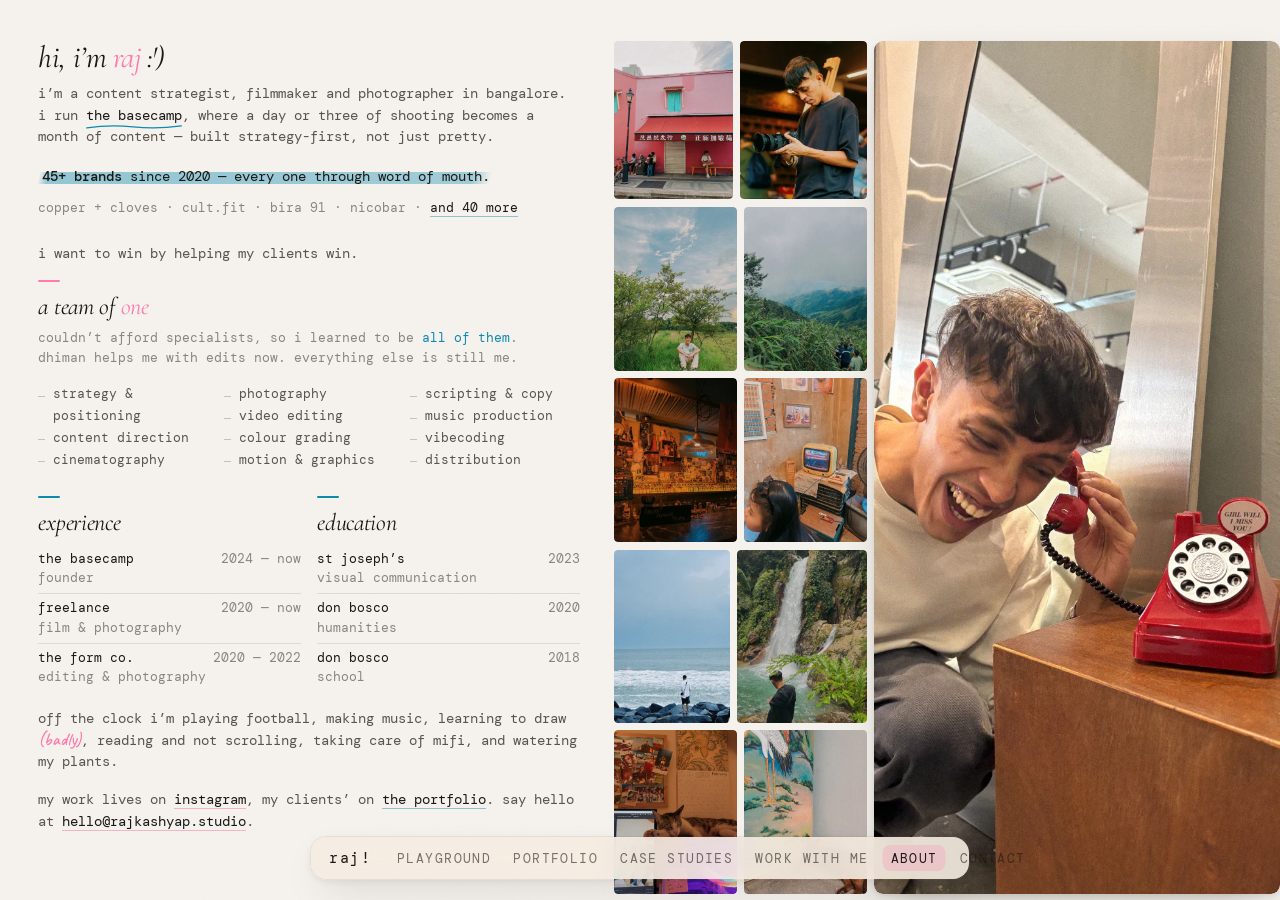
==== commit 4013b917: "nav: a floating capsule at the bottom, after oddfellows.tv Raj picked four things off that reference" ====
--- a/about.html
+++ b/about.html
@@ -295,6 +295,8 @@
 <div id="sp-host" aria-hidden="true"><div id="sp-embed"></div></div>
 
 <script src="shared.js"></script>
+
+<script src="case-studies.js"></script>
 <script src="about.js"></script>
 <!-- defer, not async: the API calls window.onSpotifyIframeApiReady the moment
      it runs and never looks again, so it must not execute before about.js has
--- a/styles.css
+++ b/styles.css
@@ -208,64 +208,230 @@
 ====================================================== */
 #screen-playground{z-index:100;background:var(--bg-warm);font-family:'DM Mono',monospace;cursor:crosshair;user-select:none;-webkit-user-select:none;-webkit-tap-highlight-color:transparent;}
 
-#pg-nav{position:fixed;top:0;left:0;right:0;z-index:900;display:flex;align-items:center;justify-content:space-between;padding:13px 28px;pointer-events:none;background:rgba(245,242,238,0.92);backdrop-filter:blur(16px);-webkit-backdrop-filter:blur(16px);border-bottom:1px solid rgba(30,25,20,0.06);}
+/* ── the nav: a floating capsule, bottom centre ─────────────────────────
+   It was a full-width bar welded to the top edge with a hairline under it.
+   Raj, 2026-08-26, against oddfellows.tv: take the placement and the
+   behaviour from there, not the material. So this is still warm paper at 92%
+   behind the same blur(16px) it always had, and it still carries the brand
+   and every link -- their bar is three words of glass that picks up whatever
+   image is behind it, which works because their whole site is full-bleed
+   photography and ours is flat paper on four pages out of seven.
+
+   What did come from them: it floats, it is bottom-anchored so it grows
+   upward, and the link row stays welded to its bottom edge while it grows.
+   That last part is the whole trick -- a panel that appears above a bar is a
+   popover, a bar whose top edge moves up is one object getting bigger.
+
+   Bottom-anchored also means every page had to give back the strip it was
+   using down there: --nav-clear is published by shared.js and CIAD's bar,
+   playground's recenter, portfolio's hint and cue, About's mosaic floor and
+   the two scrolling pages' last row all sit on it. The top clearance those
+   pages were paying for the old bar comes back, which is roughly what the
+   bottom now costs. */
+#pg-nav{
+  --nav-gap:20px;
+  --nav-r:16px;
+  position:fixed;z-index:900;
+  left:50%;bottom:var(--nav-gap);transform:translateX(-50%);
+  width:min(660px,calc(100vw - 28px));
+  display:flex;flex-direction:column;align-items:stretch;
+  background:transparent;
+  border:1px solid rgba(30,25,20,0.07);
+  border-radius:var(--nav-r);
+  /* the site's own two-part shadow, same language as the hero tile: a tight
+     contact shadow so it sits on the paper, a long soft one so it floats
+     off it. A floating object needs both; the old bar needed neither. */
+  box-shadow:0 2px 6px rgba(45,33,22,0.07), 0 16px 40px -14px rgba(45,33,22,0.24);
+  /* No overflow:hidden here. It is what a backdrop-filter cannot survive on
+     a box whose height is animating -- Chrome stops repainting the filter
+     over part of the capsule and the page behind shows through the panel,
+     sharp and unblurred, with About's own paragraphs running through the
+     rows. The clip belongs to .nav-panel, which is the only thing that needs
+     clipping, and which is not the filtered box. */
+  overflow:visible;
+  /* the old bar was pointer-events:none because it spanned the whole top
+     edge and would have eaten playground's drag. A compact capsule with a
+     real background underneath it should catch what lands on it. */
+  pointer-events:auto;
+}
+/* The glass is its own layer rather than a filter on #pg-nav itself. With it
+   on the nav, Chrome does not repaint the backdrop over the strip a growing
+   panel reveals -- the page behind stays sharp and unblurred under the new
+   half of the capsule, and you read the nav's rows through About's own
+   paragraphs. A separate layer that is sized by the same box but does not
+   own the animating overflow repaints correctly. */
+#pg-nav::before{
+  content:'';position:absolute;inset:0;z-index:-1;
+  border-radius:inherit;
+  background:rgba(253,251,249,0.86);
+  backdrop-filter:blur(16px) saturate(1.4);
+  -webkit-backdrop-filter:blur(16px) saturate(1.4);
+}
 /* index.html is the only dark page left -- CIAD is light, always. */
-[data-theme="dark"] #pg-nav{background:rgba(13,13,15,0.88);border-bottom-color:rgba(255,255,255,0.07);}
-[data-theme="light"] #pg-nav{background:rgba(245,237,225,0.90);border-bottom-color:rgba(120,80,40,0.10);}
-.pg-brand{font-family:'DM Mono',monospace;font-size:16px;font-weight:400;letter-spacing:0.1em;color:var(--ink);pointer-events:all;cursor:pointer;}
+[data-theme="dark"] #pg-nav::before{background:rgba(13,13,15,0.88);}
+[data-theme="dark"] #pg-nav{border-color:rgba(255,255,255,0.09);}
+[data-theme="light"] #pg-nav::before{background:rgba(245,237,225,0.90);}
+[data-theme="light"] #pg-nav{border-color:rgba(120,80,40,0.12);}
+
+.nav-row{
+  display:flex;align-items:center;justify-content:space-between;gap:26px;
+  padding:11px 18px;
+}
+.pg-brand{font-family:'DM Mono',monospace;font-size:15px;font-weight:400;letter-spacing:0.1em;color:var(--ink);cursor:pointer;flex-shrink:0;}
 .pg-brand a{color:inherit;text-decoration:none;cursor:pointer;display:inline-block;transition:transform 0.14s var(--e-out);}
-.pg-links{display:flex;gap:26px;pointer-events:all;}
-.pg-links a{font-family:'DM Mono',monospace;font-size:13px;font-weight:400;letter-spacing:0.11em;text-transform:uppercase;color:var(--ink);text-decoration:none;opacity:0.58;transition:opacity 0.2s ease,transform 0.14s var(--e-out);cursor:pointer;white-space:nowrap;position:relative;}
+.pg-links{display:flex;align-items:center;gap:22px;position:relative;}
+.pg-links a,.pg-links button{
+  font-family:'DM Mono',monospace;font-size:13px;font-weight:400;letter-spacing:0.11em;
+  text-transform:uppercase;color:var(--ink);text-decoration:none;opacity:0.58;
+  transition:opacity 0.2s ease,transform 0.14s var(--e-out);
+  cursor:pointer;white-space:nowrap;position:relative;z-index:1;
+  background:none;border:0;padding:0;line-height:1;
+}
 .nav-short{display:none;}
-/* Mobile: compact nav.
-   space-between with no gap let the links run right into the brand at
-   390px -- "raj!PLAYGROUND". The gap guarantees separation; the tighter
-   tracking buys back the width it costs. */
+
+/* ── the pill ──────────────────────────────────────────────────────────
+   One rounded mark that travels between the links, replacing the 1.5px pink
+   underline that used to hang off whichever link was current. It is a single
+   element positioned by shared.js rather than a background per link, which is
+   the only way it can read as one object moving rather than two fading.
+
+   It keeps a view-transition-name, so a real cross-page navigation still
+   slides it from the old page's link to the new one instead of cutting --
+   that behaviour was the underline's whole reason for being a real element
+   and it survives the swap.
+
+   Two colours, one element: pink where it is resting, which is the page you
+   are on, and a neutral ink wash while it is following the cursor, which is
+   a page you might go to. That keeps the accent doing the job it already had
+   -- marking the current page -- instead of spending it on a hover. */
+.nav-pill{
+  position:absolute;left:0;top:50%;
+  height:26px;margin-top:-13px;width:0;
+  border-radius:8px;
+  background:rgba(255,123,172,0.22);
+  pointer-events:none;z-index:0;
+  transition:transform 0.22s var(--e-out),
+             width 0.22s var(--e-out),
+             background-color 0.22s ease,
+             opacity 0.18s ease;
+  view-transition-name:nav-pill;
+}
+/* travelling: the mark is no longer saying "you are here" */
+.nav-pill.roaming{background:rgba(30,25,20,0.07);}
+/* before shared.js has measured anything, and on a page with no active link */
+.nav-pill.idle{opacity:0;}
+::view-transition-group(nav-pill){
+  animation-duration:0.42s;
+  animation-timing-function:var(--e-out);
+}
+::view-transition-old(nav-pill),::view-transition-new(nav-pill){
+  animation-duration:0.42s;
+}
+
+/* ── the panel ─────────────────────────────────────────────────────────
+   Height is set in px by shared.js and animated; auto does not transition and
+   a max-height guess makes the easing land early or late depending on which
+   panel opened. --e-drawer, the curve CIAD's deck already travels on: this is
+   long travel that should feel weighted rather than snappy.
+   The contents arrive after the box has mostly opened, and start 6px low and
+   transparent rather than from nothing. */
+.nav-panel{
+  height:0;overflow:hidden;
+  /* the capsule's top corners, since the panel is what occupies them once it
+     is open and the nav no longer clips */
+  border-radius:var(--nav-r) var(--nav-r) 0 0;
+  transition:height 0.34s var(--e-drawer);
+}
+.nav-panel-in{
+  position:relative;
+  padding:18px 18px 6px;
+  opacity:0;transform:translateY(6px);
+  transition:opacity 0.2s var(--e-out),transform 0.2s var(--e-out);
+}
+#pg-nav.nav-open .nav-panel-in{opacity:1;transform:none;transition-delay:0.09s;}
+
+/* label left, close right, on one line. The close button was absolutely
+   positioned over the panel's top-right, which on a phone put a 44px tap
+   target straight through the first row -- the global mobile rule gives every
+   button that height and the panel had not accounted for it. */
+.nav-panel-head{
+  display:flex;align-items:center;justify-content:space-between;
+  gap:12px;margin-bottom:9px;min-height:16px;
+}
+.nav-panel-label{
+  font-family:'DM Mono',monospace;font-size:var(--t-micro);
+  letter-spacing:var(--tr-label);text-transform:uppercase;
+  color:var(--ink-muted);
+}
+.nav-panel-list{display:flex;flex-direction:column;gap:2px;}
+.nav-panel-list a{
+  display:flex;align-items:baseline;gap:12px;
+  font-family:'DM Mono',monospace;font-size:var(--t-read);
+  color:var(--ink);text-decoration:none;
+  padding:7px 8px;margin:0 -8px;border-radius:7px;
+  transition:background-color 0.16s ease;
+}
+.nav-panel-list a .np-sub{
+  font-size:var(--t-micro);letter-spacing:var(--tr-label);text-transform:uppercase;
+  color:var(--ink-muted);margin-left:auto;
+}
+@media(hover:hover) and (pointer:fine){
+  .nav-panel-list a:hover{background:rgba(30,25,20,0.05);}
+}
+.nav-panel-list a:active{background:rgba(30,25,20,0.08);}
+/* the one link out of the panel gets the page's other accent, same split the
+   rest of the site runs: pink is the person and the way to reach him */
+.nav-panel-list a.np-out{color:var(--accent-r);}
+
+.nav-close{
+  flex:0 0 auto;
+  width:24px;height:24px;border:0;border-radius:6px;background:none;
+  color:var(--ink-muted);font-family:'DM Mono',monospace;font-size:14px;
+  line-height:1;cursor:pointer;
+  display:flex;align-items:center;justify-content:center;
+  transition:background-color 0.16s ease,color 0.16s ease;
+}
+@media(hover:hover) and (pointer:fine){
+  .nav-close:hover{background:rgba(30,25,20,0.06);color:var(--ink);}
+}
+.nav-close:active{transform:scale(0.94);}
+
+/* Mobile: the brand comes off. It is a second control pointing at
+   playground.html, which the first link in the row already does, and the row
+   needs those 42px more than the capsule needs a wordmark on it. */
 @media(max-width:639px){
-  #pg-nav{padding:5px 14px;gap:12px;}
-  .pg-brand{font-size:11px !important;flex-shrink:0;}
-  .pg-links{gap:10px;}
-  .pg-links a{font-size:10px !important;letter-spacing:0.05em;white-space:nowrap;}
-  .nav-ink{bottom:-3px;}
+  #pg-nav{--nav-gap:10px;--nav-r:14px;width:calc(100vw - 20px);}
+  .nav-row{padding:5px 12px;gap:0;justify-content:space-between;}
+  .pg-brand{display:none;}
+  .pg-links{gap:0;flex:1;justify-content:space-between;}
+  .pg-links a,.pg-links button{font-size:10px !important;letter-spacing:0.04em;white-space:nowrap;}
+  .nav-pill{height:22px;margin-top:-11px;border-radius:6px;}
   .nav-full{display:none;}
   .nav-short{display:inline;}
+  .nav-panel-in{padding:14px 12px 4px;}
   .pg-headline{font-size:28px;}
 }
 /* Gated. Ungated, a tap on a phone left the link sitting at full opacity
    after the finger lifted, so the nav showed two "current" pages at once
    until the next navigation repainted it. */
 @media(hover:hover) and (pointer:fine){
-  .pg-links a:hover{opacity:1;}
+  .pg-links a:hover,.pg-links button:hover{opacity:1;}
 }
 .pg-links a.active{opacity:1;text-decoration:none;}
 /* The nav is the one thing on this site touched on every page, so its press
    answer is the smallest one that still registers: full opacity and a hair
-   under size, back in 140ms. Nothing here fades in or slides -- the nav-ink
-   below already carries the only motion this bar is allowed. */
-.pg-links a:active,.pg-brand a:active{opacity:1;transform:scale(0.94);}
-
-/* Nav ink — the active-page marker. One per document, same
-   view-transition-name on every page, so a cross-document navigation slides it
-   from the old link to the new one instead of cutting. Has to be a real
-   element: view-transition-name doesn't apply to ::after. */
-.nav-ink{
-  position:absolute;left:0;right:0;bottom:-5px;height:1.5px;
-  background:var(--accent-r);border-radius:2px;
-  view-transition-name:nav-ink;
-}
-::view-transition-group(nav-ink){
-  animation-duration:0.42s;
-  animation-timing-function:var(--e-out);
-}
-::view-transition-old(nav-ink),::view-transition-new(nav-ink){
-  animation-duration:0.42s;
+   under size, back in 140ms. Nothing here fades in or slides -- the pill
+   above already carries the only motion this bar is allowed. */
+.pg-links a:active,.pg-links button:active,.pg-brand a:active{opacity:1;transform:scale(0.94);}
+.pg-links a:focus-visible,.pg-links button:focus-visible,.nav-close:focus-visible,.nav-panel-list a:focus-visible{
+  outline:2px solid var(--accent-r);outline-offset:3px;border-radius:4px;opacity:1;
 }
 
 #pg-canvas{position:absolute;inset:0;overflow:hidden;cursor:grab;touch-action:none;background:var(--bg-warm);}
 #pg-canvas::before{content:'';position:absolute;inset:0;z-index:0;background-image:radial-gradient(circle, rgba(180,175,168,0.25) 1px, transparent 1px);background-size:24px 24px;pointer-events:none;}
 #pg-canvas.dragging{cursor:grabbing;}
 #pg-world{position:absolute;top:0;left:0;width:3600px;height:2800px;will-change:transform;z-index:1;transform-origin:0 0;}
-.pg-recenter{position:fixed;bottom:28px;right:28px;z-index:200;font-family:'DM Mono',monospace;font-size:11px;font-weight:400;letter-spacing:0.12em;text-transform:lowercase;color:var(--ink);background:rgba(245,242,238,0.85);backdrop-filter:blur(12px);-webkit-backdrop-filter:blur(12px);border:1px solid rgba(0,0,0,0.08);border-radius:20px;padding:8px 18px;cursor:pointer;transition:opacity 0.35s ease,transform 0.16s var(--e-out),background 0.2s ease;box-shadow:0 2px 12px rgba(0,0,0,0.06);}
+.pg-recenter{position:fixed;bottom:calc(var(--nav-clear,86px) + 10px);right:28px;z-index:200;font-family:'DM Mono',monospace;font-size:11px;font-weight:400;letter-spacing:0.12em;text-transform:lowercase;color:var(--ink);background:rgba(245,242,238,0.85);backdrop-filter:blur(12px);-webkit-backdrop-filter:blur(12px);border:1px solid rgba(0,0,0,0.08);border-radius:20px;padding:8px 18px;cursor:pointer;transition:opacity 0.35s ease,transform 0.16s var(--e-out),background 0.2s ease;box-shadow:0 2px 12px rgba(0,0,0,0.06);}
 @media(hover:hover) and (pointer:fine){
 .pg-recenter:hover{background:rgba(245,242,238,1);transform:scale(1.04);}
 }
@@ -445,7 +611,7 @@
   position:relative;z-index:10;
   display:flex;flex-direction:column;align-items:stretch;
   text-align:left;
-  max-width:1160px;padding:76px 32px 48px;
+  max-width:1160px;padding:30px 32px calc(12px + var(--nav-clear,86px));
   opacity:0;transition:opacity 0.5s ease;
   width:100%;
   gap:var(--hb-section);
@@ -872,7 +1038,7 @@
    tier contracts and the card's padding with it, so the whole decision
    still lands inside one viewport without a section being cut. */
 @media(min-width:860px) and (max-height:860px){
-  #hub-content{--hb-unit:22px;--hb-pair:44px;padding:56px 32px 30px;}
+  #hub-content{--hb-unit:22px;--hb-pair:44px;padding:20px 32px calc(6px + var(--nav-clear,86px));}
   .hub-option-primary{padding:26px;}
 
 }
@@ -891,12 +1057,12 @@
   /* Below this the two cards can't sit side by side and still hold prose,
      so they stack -- and the gap has to stay bigger than the padding. */
   .hub-options{grid-template-columns:1fr;gap:var(--hb-pair);}
-  #hub-content{padding-bottom:88px;}
+  #hub-content{padding-bottom:calc(40px + var(--nav-clear,86px));}
 }
 @media(max-width:639px){
   #hub-content{
     --hb-unit:24px;--hb-pair:44px;
-    padding:84px 22px 96px;
+    padding:30px 22px calc(40px + var(--nav-clear,86px));
   }
   .hub-option-primary{padding:24px;}
   .hub-option:not(.hub-option-primary){padding-left:18px;}
@@ -985,8 +1151,10 @@
   align-items:safe center;
   /* the bar's height is measured, not guessed -- it is one row on a desktop
      and two on a phone, and a slide that clears the wrong one puts type
-     under the rail */
-  padding:calc(var(--nav-h,58px) + var(--od-3)) clamp(24px,7vw,90px)
+     under the rail. The nav no longer sits on the top edge, so the top is
+     just breathing room now; the bottom pays for the nav capsule as well as
+     for od-bar, which is the trade the move cost this page. */
+  padding:var(--od-3) clamp(24px,7vw,90px)
           calc(var(--od-bar-h,84px) + var(--od-2));
   overflow-y:auto;overflow-x:hidden;
   /* An off-screen slide must not be reachable by tab, but it still has to be
@@ -1448,8 +1616,11 @@
 .od-nope li{font-size:var(--t-fine);line-height:1.7;color:var(--ink-muted);}
 
 /* ---- the bar: the day on the left, the only action on the right ---- */
+/* Lifted off the floor by exactly the strip the nav capsule occupies. It is
+   still one row, on a phone too -- that rule is about od-bar's own height,
+   and nothing here stacks it. */
 .od-bar{
-  position:absolute;left:0;right:0;bottom:0;z-index:20;
+  position:absolute;left:0;right:0;bottom:var(--nav-clear,86px);z-index:20;
   display:flex;align-items:center;gap:var(--od-3);
   padding:22px clamp(24px,7vw,90px) calc(22px + env(safe-area-inset-bottom,0px));
   pointer-events:none;
@@ -1705,7 +1876,7 @@
      back to buy column height, which is why raising it did almost nothing on
      a 900-tall laptop -- 920 is a max-height, so the commonest desktop there
      is was taking the short value. The column no longer has to fit anyway. */
-  --top:clamp(80px,10vh,104px);
+  --top:clamp(34px,4.6vh,52px);
 
   display:grid;
   grid-template-columns:minmax(380px,48%) 1fr;
@@ -2081,7 +2252,7 @@
 .shots.justified{
   column-count:auto;
   display:flex;flex-direction:column;
-  gap:7px;padding:var(--top) 0 6px;
+  gap:7px;padding:var(--top) 0 calc(6px + var(--nav-clear,86px));
 }
 .shots.justified .srow{display:flex;gap:7px;}
 .shots.justified .tile{margin:0;flex:0 0 auto;}
@@ -2158,6 +2329,33 @@
   .tile.hero{transition:none;}
   .tile.hero:hover{transform:none;}
 }
+
+/* ── the ascii reveal ──────────────────────────────── */
+/* Every photograph arrives as a coarse drawing of itself and dissolves into
+   the print. It is not a resting state: the canvas is removed the frame it
+   has finished fading, so nothing this rule describes survives the arrival.
+   Ink on paper, one colour -- blue and pink mean the work and the person on
+   this page, and neither of them means texture. */
+.tile-ascii{
+  position:absolute;inset:0;width:100%;height:100%;
+  display:block;border-radius:inherit;
+  pointer-events:none;z-index:1;
+  /* Exiting, so --e-out. Not --e-dissolve, which is the video intro's and is
+     a film cut over a second; this is a half-second hand-off between two
+     pictures of the same thing.
+     The blur is the crossfade mask: without it you watch two distinct images
+     overlap for half a second, with it the characters melt into the grain of
+     the photograph under them. 3px, transient, on a tile-sized layer. */
+  transition:opacity .5s var(--e-out), filter .5s var(--e-out);
+}
+.tile-ascii.gone{opacity:0;filter:blur(3px);}
+
+/* The photograph waits for its drawing. On a cold load the image has not
+   decoded yet and this does nothing; on a reload out of cache it is the
+   difference between the print flashing for two frames before the ascii
+   lands on top of it. about.js clears it per tile, and on a timer if a
+   decode never comes. */
+.tile.ascii-wait img{opacity:0;}
 
 /* the reveal script fades whole cards in; nothing here needs it */
 .obj{opacity:1;}
@@ -2400,9 +2598,13 @@
 
   /* CIAD's mobile rules live with the deck in SCREEN 3, not here. */
 
-  /* ---- Nav bar: safe area padding ---- */
-  #pg-nav{
-    padding-top:calc(14px + env(safe-area-inset-top,0px));
+  /* ---- Nav bar: safe area ----
+     The capsule is on the bottom edge now, so the inset it has to respect is
+     the home indicator's, not the notch's. It goes on the row's padding
+     rather than on the nav's offset so that shared.js measures it into
+     --nav-clear along with everything else. */
+  .nav-row{
+    padding-bottom:calc(5px + env(safe-area-inset-bottom,0px));
   }
 
 
@@ -2437,7 +2639,7 @@
 
 /* View toggle — shuffled / by client. Sits under the nav, top-right. */
 #reel-view{
-  position:fixed; top:calc(var(--nav-h,54px) + 14px); right:22px; z-index:70;
+  position:fixed; top:22px; right:22px; z-index:70;
   display:grid; grid-template-columns:1fr 1fr;
   padding:3px;
   background:rgba(245,242,238,0.76);
@@ -2478,7 +2680,7 @@
 
 /* Tap-for-sound hint */
 #reel-hint{
-  position:fixed; left:50%; bottom:22px;
+  position:fixed; left:50%; bottom:calc(var(--nav-clear,86px) + 6px);
   transform:translateX(-50%); z-index:60;
   font-family:'DM Mono',monospace;
   font-size:10px; letter-spacing:0.16em; text-transform:uppercase;
@@ -2534,7 +2736,8 @@
   letter-spacing:0.14em; color:var(--ink-muted); margin-top:28px;
 }
 .reel-cue{
-  position:absolute; left:50%; bottom:34px; transform:translateX(-50%);
+  position:absolute; left:50%; bottom:calc(var(--nav-clear,86px) + 18px);
+  transform:translateX(-50%);
   width:22px; height:34px; border-radius:11px;
   border:1.5px solid rgba(30,25,20,0.22); z-index:2;
 }
@@ -2591,7 +2794,7 @@
 /* Label — stacked on the video's bottom-left */
 .reel-label{
   position:absolute; left:0; right:0; bottom:0; z-index:4;
-  padding:22px 24px; pointer-events:none; text-align:left;
+  padding:22px 24px calc(22px + var(--nav-clear,86px)); pointer-events:none; text-align:left;
 }
 .reel-cat{
   font-family:'DM Mono',monospace; font-size:9px;
@@ -2677,10 +2880,10 @@
   .reel-media video,
   .reel-media img{ max-width:100vw; max-height:100dvh; }
   .reel-frame::after{ height:52%; }
-  .reel-label{ padding:26px 22px; }
+  .reel-label{ padding:26px 22px calc(26px + var(--nav-clear,86px)); }
   .reel-credit{ max-width:100%; margin-top:12px; padding-top:12px; }
   .reel-credit-row{ font-size:11px; line-height:1.66; }
-  #reel-view{ right:12px; top:calc(var(--nav-h,36px) + 10px); }
+  #reel-view{ right:12px; top:14px; }
   .reel-view-btn{ font-size:9px; padding:6px 10px; letter-spacing:0.08em; }
   .reel-groupmark{ padding:14px 18px; gap:8px; }
 }
@@ -2721,7 +2924,7 @@
 #cs-screen::after{ content:''; position:fixed; inset:0; z-index:0; pointer-events:none;
   background-image:url("data:image/svg+xml,%3Csvg xmlns='http://www.w3.org/2000/svg' width='200' height='200'%3E%3Cfilter id='n'%3E%3CfeTurbulence type='fractalNoise' baseFrequency='0.85' numOctaves='4' stitchTiles='stitch'/%3E%3C/filter%3E%3Crect width='200' height='200' filter='url(%23n)' opacity='0.018'/%3E%3C/svg%3E"); }
 
-#cs-listwrap{ position:relative; z-index:2; max-width:920px; margin:0 auto; padding:96px 24px 80px; }
+#cs-listwrap{ position:relative; z-index:2; max-width:920px; margin:0 auto; padding:48px 24px calc(40px + var(--nav-clear,86px)); }
 .cs-head{ text-align:center; margin-bottom:56px; }
 .cs-eyebrow{ font-family:'DM Mono',monospace; font-size:11px; letter-spacing:0.3em; text-transform:uppercase; color:var(--ink-muted); margin-bottom:16px; }
 .cs-title{ font-family:'Cormorant Garamond',serif; font-weight:300; font-size:clamp(40px,8vw,72px); line-height:0.98; color:var(--ink); margin:0; letter-spacing:-0.01em; }
@@ -2754,6 +2957,16 @@
 .cs-card-client{ font-family:'Cormorant Garamond',serif; font-style:italic; font-weight:400; font-size:clamp(22px,3vw,30px); line-height:1.05; color:var(--accent-b); }
 .cs-card-sector{ font-family:'DM Mono',monospace; font-size:9px; letter-spacing:0.16em; text-transform:uppercase; color:var(--ink-muted); margin-top:8px; }
 .cs-card-teaser{ font-family:'DM Mono',monospace; font-size:12px; color:var(--ink-muted); margin-top:8px; line-height:1.5; }
+/* The row's footer: what the engagement actually was, so the list answers
+   "how much work, over how long" without a click. Raj, 2026-08-23: the page
+   "should properly summarise the context inside for each client - with key
+   metrics or whatever relevant a client would seek before hiring me."
+   9px uppercase is the sector's exact size, so nothing enters the type
+   budget, and the case change keeps it from fusing with the 12px teaser
+   directly above. The multiple is deliberately not in here -- it has its own
+   column and its own drawn bar two inches to the right. Studies with nothing
+   logged past their multiple render no line at all. */
+.cs-card-facts{ font-family:'DM Mono',monospace; font-size:9px; letter-spacing:0.16em; text-transform:uppercase; color:var(--ink-muted); margin-top:16px; line-height:1.6; }
 /* The one figure on the row that carries meaning, so it gets the page's one
    accent. Fixed width and left-aligned, not right-aligned: six multiples in a
    column are being compared, and comparison needs them to *start* together --
@@ -2854,8 +3067,19 @@
 .cs-cta{ display:inline-block; font-family:'Cormorant Garamond',serif; font-style:italic; font-weight:400; font-size:clamp(22px,3vw,30px); color:var(--accent-r); text-decoration:none; border-bottom:1px solid rgba(255,123,172,0.45); padding-bottom:2px; transition:transform .2s; }
 .cs-cta:active{ transform:scale(0.98); }
 
-#cs-detail{ position:relative; z-index:2; max-width:1080px; margin:0 auto; padding:84px 24px 100px; }
-.cs-back{ font-family:'DM Mono',monospace; font-size:11px; letter-spacing:0.1em; text-transform:uppercase; color:var(--ink-muted); background:none; border:none; cursor:pointer; padding:6px 0; transition:color .2s ease, transform .14s var(--e-out); }
+/* 620, down from 1080. The sidebar took 200px plus a 56px gutter, so the
+   reading column sat at 776 and started a quarter of the way across the page.
+   Removing the index alone did not fix that -- at 820 the column still held
+   772px while .cs-section-body only ever fills its 62ch measure (~520px), so
+   the block read left-shifted with 590px of bare paper down the right.
+   The container is sized to the measure now: one column, one width for the
+   type, the reel and the quote, centred on the page as a single block. */
+#cs-detail{ position:relative; z-index:2; max-width:620px; margin:0 auto; padding:44px 24px calc(56px + var(--nav-clear,86px)); }
+/* 10px, down from 11. The eyebrow directly under it is 10 and so is every
+   section label -- 11 against 10 is two decisions and one appearance, which
+   is the type budget's whole complaint. Back link and eyebrow now stack at
+   one size. */
+.cs-back{ font-family:'DM Mono',monospace; font-size:10px; letter-spacing:0.1em; text-transform:uppercase; color:var(--ink-muted); background:none; border:none; cursor:pointer; padding:6px 0; transition:color .2s ease, transform .14s var(--e-out); }
 @media(hover:hover) and (pointer:fine){.cs-back:hover{ color:var(--ink); }}
 .cs-back:active{ color:var(--ink); transform:scale(0.96); }
 .cs-hero{ margin:18px 0 36px; }
@@ -2863,16 +3087,14 @@
 /* Same blue as the list row it was opened from, so the name you clicked is
    the name that greets you in the colour you clicked it in. */
 .cs-hero-client{ font-family:'Cormorant Garamond',serif; font-weight:300; font-size:clamp(36px,7vw,64px); line-height:0.98; color:var(--accent-b); margin:0; }
-.cs-hero-person{ font-family:'Cormorant Garamond',serif; font-style:italic; font-size:clamp(16px,2.4vw,22px); color:var(--ink-muted); margin-top:6px; }
-.cs-layout{ display:grid; grid-template-columns:200px 1fr; gap:56px; align-items:start; }
-.cs-sidebar{ position:sticky; top:84px; }
-.cs-nav{ display:flex; flex-direction:column; gap:2px; }
-.cs-navlink{ display:flex; align-items:center; gap:10px; font-family:'DM Mono',monospace; font-size:12px; letter-spacing:0.04em; color:var(--ink-muted); text-decoration:none; padding:8px 10px; border-left:2px solid transparent; border-radius:0 6px 6px 0; transition:color .2s ease, border-color .2s ease, background .2s ease, transform .14s var(--e-out); }
-@media(hover:hover) and (pointer:fine){.cs-navlink:hover{ color:var(--ink); background:rgba(30,25,20,0.04); }}
-.cs-navlink:active{ color:var(--ink); transform:scale(0.97); }
-.cs-navlink.active{ color:var(--ink); border-left-color:var(--accent-r); background:rgba(255,123,172,0.07); }
-/* muted, not blue -- one accent on this page, and it is spent on the multiple */
-.cs-navnum{ font-size:9px; color:var(--ink-muted); opacity:0.8; }
+/* Shares the pull-quote's ramp exactly, so her name and her words are one
+   size at every width. It was clamp(16,2.4vw,22) against the quote's
+   clamp(18,2.6vw,24) -- 22 and 24 side by side on a desktop, two sizes nobody
+   can tell apart and the sixth and seventh on the page. */
+.cs-hero-person{ font-family:'Cormorant Garamond',serif; font-style:italic; font-size:clamp(18px,2.6vw,24px); color:var(--ink-muted); margin-top:6px; }
+/* One column. .cs-sidebar / .cs-nav / .cs-navlink / .cs-navnum are gone with
+   the index they styled -- see the note in case-studies.js openCase(). */
+.cs-layout{ display:block; }
 .cs-content{ min-width:0; }
 /* The frame takes the video's shape, not the other way round. Raj,
    2026-08-12: "video ui is horizontal. only 1 video in the entire bank is
@@ -2883,11 +3105,18 @@
    videoWidth/videoHeight once metadata lands. It defaults to 9/16 because the
    wrong guess should be the rare case, not the common one. Width is derived
    from the height cap rather than the other way round, so a tall reel is
-   limited by the viewport and a wide one by the column, and neither distorts. */
+   limited by the viewport and a wide one by the column, and neither distorts.
+
+   The cap came down from 72vh/640 to 62vh/560 on 2026-08-22. At 640 the first
+   sentence of the study began 1088px down -- a screen and a fifth of scrolling
+   past a muted loop before a word of the argument. 560 plus the deleted
+   metrics box puts the first section head on screen one at 900. The phone is
+   untouched: .cs-media is width:100% there by Raj's own rule, so the height
+   follows the column, not the cap. */
 .cs-media{
   --vr:0.5625;
   aspect-ratio:var(--vr);
-  width:min(100%, calc(min(72vh, 640px) * var(--vr)));
+  width:min(100%, calc(min(62vh, 560px) * var(--vr)));
   /* starts at the column edge, not centred: it shares a left margin with the
      section text under it, and a centred portrait floats away from both */
   margin:0 0 28px;
@@ -2919,12 +3148,60 @@
 }
 .cs-reel video{ width:100%; height:100%; object-fit:cover; display:block; }
 
-.cs-metrics{ display:flex; gap:16px; flex-wrap:wrap; margin-bottom:40px; justify-content:flex-start; }
-.cs-metric{ flex:1 1 180px; max-width:280px; background:rgba(255,255,255,0.5); border:1px solid rgba(30,25,20,0.08); border-radius:10px; padding:18px 16px; text-align:center; }
-.cs-metric-v{ font-family:'Cormorant Garamond',serif; font-weight:400; font-size:clamp(28px,4vw,40px); color:var(--ink); line-height:1; }
-.cs-metric-l{ font-family:'DM Mono',monospace; font-size:9px; letter-spacing:0.14em; text-transform:uppercase; color:var(--ink-muted); margin-top:8px; }
-.cs-section{ padding:22px 0; border-top:1px solid rgba(30,25,20,0.08); scroll-margin-top:84px; }
-.cs-section-label{ font-family:'DM Mono',monospace; font-size:10px; letter-spacing:0.18em; text-transform:uppercase; color:var(--ink-muted); margin-bottom:12px; }
+/* The proof strip, under the name and above the video -- see csFactsHTML().
+   No box, no border, no card: the figures are the only thing at that size in
+   that part of the page, which is all the separation they need. It replaced a
+   bordered .cs-metric card, so the strip carries three more facts than the box
+   did and draws one less object than it did.
+
+   Sizes are the page's own: values on the pull-quote's ramp, labels at the
+   section-label 10px. Nothing new enters the type budget. Pink lands on the
+   multiple only -- it is the what-it-did half of this page's split, and if
+   every figure in the row took the accent none of them would be the answer. */
+.cs-facts{ margin-top:28px; }
+/* One focal figure: the only pink here, the only thing in the display face,
+   and more than twice the size of anything under it -- three reasons the eye
+   lands on it first, which is what "one focal point, everything else actively
+   recedes" costs when the alternative was four figures at one size.
+   clamp(22,3vw,30) is the list row's own multiple ramp, so the figure you
+   clicked is the figure that greets you. It ran at clamp(40,6vw,64) for one
+   build and that was worse, not better: 40 on a phone put it ABOVE the 36px
+   client name, so the page had two heroes and the type budget had six sizes. */
+/* Lining figures, and this is the whole reason the strip read weak. Cormorant
+   defaults to oldstyle numerals: measured at a 100px font-size its italic "3"
+   has a 41px ascent and descends 28px below the baseline, so a declared 30px
+   "3x" was optically about 10px tall -- smaller than the 14px mono digits
+   underneath it, which is why the label looked louder than its own figure.
+   The webfont does carry a lining set (the glyph advance changes under
+   lining-nums, 34.2 -> 39.2 at 100px), so the figure sits on the baseline at
+   cap height instead. Applied here only: the list row's multiple is oldstyle
+   and Raj signed that off with the drawn bar. */
+.cs-fact-v{ font-family:'Cormorant Garamond',serif; font-style:italic; font-weight:400; font-size:clamp(22px,3vw,30px); line-height:1; letter-spacing:-0.01em; font-variant-numeric:lining-nums; font-feature-settings:'lnum' 1; color:var(--accent-r); }
+/* Tracking is size-specific: near zero on the figure above, +0.14em on this
+   10px label. One value across both would be wrong at one of them. */
+.cs-fact-l{ font-family:'DM Mono',monospace; font-size:10px; letter-spacing:0.14em; text-transform:uppercase; color:var(--ink-muted); margin-top:8px; }
+/* "up to" is part of the fact and never drops. Above the number, same as the
+   list row, so a hedged figure still starts where an unhedged one does. */
+.cs-fact-v i{ display:block; font-style:italic; font-size:10px; font-family:'DM Mono',monospace; letter-spacing:0.14em; text-transform:uppercase; color:var(--ink-muted); margin-bottom:2px; }
+/* Everything under the figure is one face at one size, because it is all the
+   same kind of thing: small facts about the job. The run is full ink -- six
+   counts are the only checkable numbers on the page, where the multiple is a
+   ratio a visitor takes on trust -- and the spec line recedes to muted. */
+.cs-run{ font-family:'DM Mono',monospace; font-size:14px; letter-spacing:0.04em; color:var(--ink); margin-top:20px; }
+.cs-fact-spec{ font-family:'DM Mono',monospace; font-size:14px; letter-spacing:0.04em; color:var(--ink-muted); margin-top:8px; }
+
+/* .cs-metrics / .cs-metric / .cs-metric-v / .cs-metric-l are gone; the strip
+   above replaced the box they styled.
+
+   The six border-top rules went with it. CLAUDE.md section 3: reaching for a
+   rule to show structure means the spacing is wrong. It was -- 22px between
+   sections against a 12px label gap, near enough to read as one grey block.
+   40px against 10px is the same structure with nothing drawn, and 40 is the
+   number because the body runs 14px/1.8 = 25px between lines: a section break
+   has to clear a line break by more than a hair or the two fuse. */
+.cs-section{ margin-bottom:40px; }
+.cs-section:last-of-type{ margin-bottom:44px; }
+.cs-section-label{ font-family:'DM Mono',monospace; font-size:10px; letter-spacing:0.18em; text-transform:uppercase; color:var(--ink-muted); margin-bottom:10px; }
 .cs-section-body{ font-family:'DM Mono',monospace; font-size:14px; line-height:1.8; color:var(--ink); max-width:62ch; }
 /* .cs-prompt and .cs-quote-empty are gone: they styled internal writing
    prompts that were rendering on the live page. Unwritten content now renders
@@ -2935,24 +3212,11 @@
 .cs-cta-wrap{ margin-top:44px; text-align:center; }
 
 @media(max-width:760px){
-  .cs-layout{ grid-template-columns:1fr; gap:16px; }
-  /* min-width:0 is load-bearing. A grid item defaults to min-width:auto, so
-     the nowrap nav links forced this track to their full 654px and the whole
-     detail view overflowed -- invisibly, because #cs-screen clips overflow-x.
-     Zeroing it lets .cs-nav actually scroll instead of pushing the column. */
-  .cs-sidebar{ position:sticky; top:50px; z-index:5; min-width:0; margin:0 -18px; padding:0 18px; background:rgba(245,242,238,0.92); backdrop-filter:blur(8px); -webkit-backdrop-filter:blur(8px); }
-  /* No second bleed. .cs-sidebar already pulls out to the screen edge with
-     margin:0 -18px; padding:0 18px, and this row was doing it again -- 18px
-     of negative margin on top of 18px, so the strip ran 36px past the right
-     edge and took the page with it. Raj, 2026-08-12: "the horizontal inline
-     nav bar inside each par spills beyond screen." The row scrolls inside the
-     bleed the sidebar already provides. */
-  .cs-nav{ flex-direction:row; gap:4px; overflow-x:auto; padding:10px 0; margin:0; -webkit-overflow-scrolling:touch; scrollbar-width:none; }
-  .cs-nav::-webkit-scrollbar{ display:none; }
-  .cs-navlink{ flex-shrink:0; border-left:none; border-bottom:2px solid transparent; border-radius:6px; padding:7px 11px; white-space:nowrap; }
-  .cs-navlink.active{ border-left:none; border-bottom-color:var(--accent-r); background:rgba(255,123,172,0.07); }
-  #cs-listwrap{ padding:78px 18px 60px; }
-  #cs-detail{ padding:68px 18px 80px; }
+  /* The sticky chip bar is gone with the index. It cost 48px under a 50px nav
+     -- 14% of a 706px viewport, permanently -- and showed 3.5 of 6 chips with
+     no affordance saying the rest were off to the right. */
+  #cs-listwrap{ padding:34px 18px calc(30px + var(--nav-clear,86px)); }
+  #cs-detail{ padding:30px 18px calc(44px + var(--nav-clear,86px)); }
   .cs-card{ padding:16px 18px; gap:16px; }
   /* full column width on a phone. The height cap that sizes it on a desktop
      leaves ~68px of bare paper beside a vertical reel here, and a reel on a
@@ -2995,6 +3259,10 @@
   .cs-card-sector{ grid-area:2/2/2/-1; margin-top:0; }
   .cs-card-mult{ grid-area:3/2/3/-1; width:auto; margin-top:8px; }
   .cs-card-teaser{ grid-area:4/2/4/-1; margin-top:4px; }
-}
-
-
+  /* Row 5, explicitly. .cs-card-body is display:contents here, so a child
+     without a grid-area auto-places into column 1 beside the row number and
+     takes the layout with it. */
+  .cs-card-facts{ grid-area:5/2/5/-1; margin-top:8px; }
+}
+
+
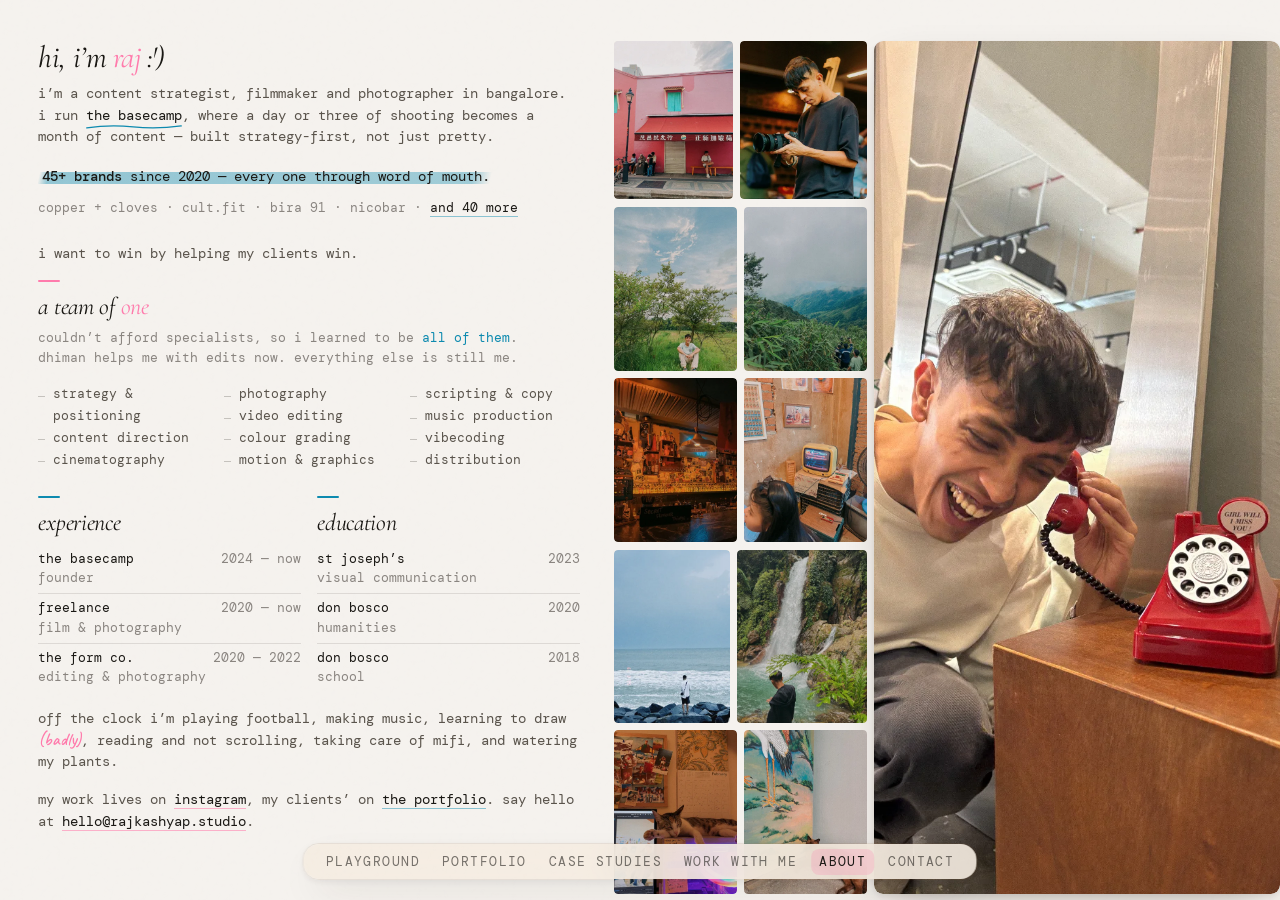
==== commit 234613c8: "nav: drop the wordmark, size the capsule to its row, let the panel go Three things Raj called out.  " ====
--- a/about.html
+++ b/about.html
@@ -40,7 +40,6 @@
 <body>
 
 <nav id="pg-nav">
-  <div class="pg-brand"><a href="playground.html">raj!</a></div>
   <div class="pg-links">
     <a href="playground.html" class="pg-home-link">Playground</a>
     <a href="portfolio.html" id="pg-port-link">Portfolio</a>
--- a/styles.css
+++ b/styles.css
@@ -233,7 +233,7 @@
   --nav-r:16px;
   position:fixed;z-index:900;
   left:50%;bottom:var(--nav-gap);transform:translateX(-50%);
-  width:min(660px,calc(100vw - 28px));
+  width:max-content;max-width:calc(100vw - 28px);
   display:flex;flex-direction:column;align-items:stretch;
   background:transparent;
   border:1px solid rgba(30,25,20,0.07);
@@ -273,12 +273,13 @@
 [data-theme="light"] #pg-nav::before{background:rgba(245,237,225,0.90);}
 [data-theme="light"] #pg-nav{border-color:rgba(120,80,40,0.12);}
 
+/* Just the links now. The wordmark came off on Raj's call: it pointed at
+   playground.html and the first link in the row already does, so it was a
+   second control for one destination taking up the capsule's left third. */
 .nav-row{
-  display:flex;align-items:center;justify-content:space-between;gap:26px;
-  padding:11px 18px;
-}
-.pg-brand{font-family:'DM Mono',monospace;font-size:15px;font-weight:400;letter-spacing:0.1em;color:var(--ink);cursor:pointer;flex-shrink:0;}
-.pg-brand a{color:inherit;text-decoration:none;cursor:pointer;display:inline-block;transition:transform 0.14s var(--e-out);}
+  display:flex;align-items:center;justify-content:center;
+  padding:11px 22px;
+}
 .pg-links{display:flex;align-items:center;gap:22px;position:relative;}
 .pg-links a,.pg-links button{
   font-family:'DM Mono',monospace;font-size:13px;font-weight:400;letter-spacing:0.11em;
@@ -337,6 +338,7 @@
    transparent rather than from nothing. */
 .nav-panel{
   height:0;overflow:hidden;
+  width:0;min-width:100%;
   /* the capsule's top corners, since the panel is what occupies them once it
      is open and the nav no longer clips */
   border-radius:var(--nav-r) var(--nav-r) 0 0;
@@ -400,8 +402,8 @@
    playground.html, which the first link in the row already does, and the row
    needs those 42px more than the capsule needs a wordmark on it. */
 @media(max-width:639px){
-  #pg-nav{--nav-gap:10px;--nav-r:14px;width:calc(100vw - 20px);}
-  .nav-row{padding:5px 12px;gap:0;justify-content:space-between;}
+  #pg-nav{--nav-gap:10px;--nav-r:14px;width:calc(100vw - 20px);max-width:calc(100vw - 20px);}
+  .nav-row{padding:5px 12px;justify-content:space-between;}
   .pg-brand{display:none;}
   .pg-links{gap:0;flex:1;justify-content:space-between;}
   .pg-links a,.pg-links button{font-size:10px !important;letter-spacing:0.04em;white-space:nowrap;}
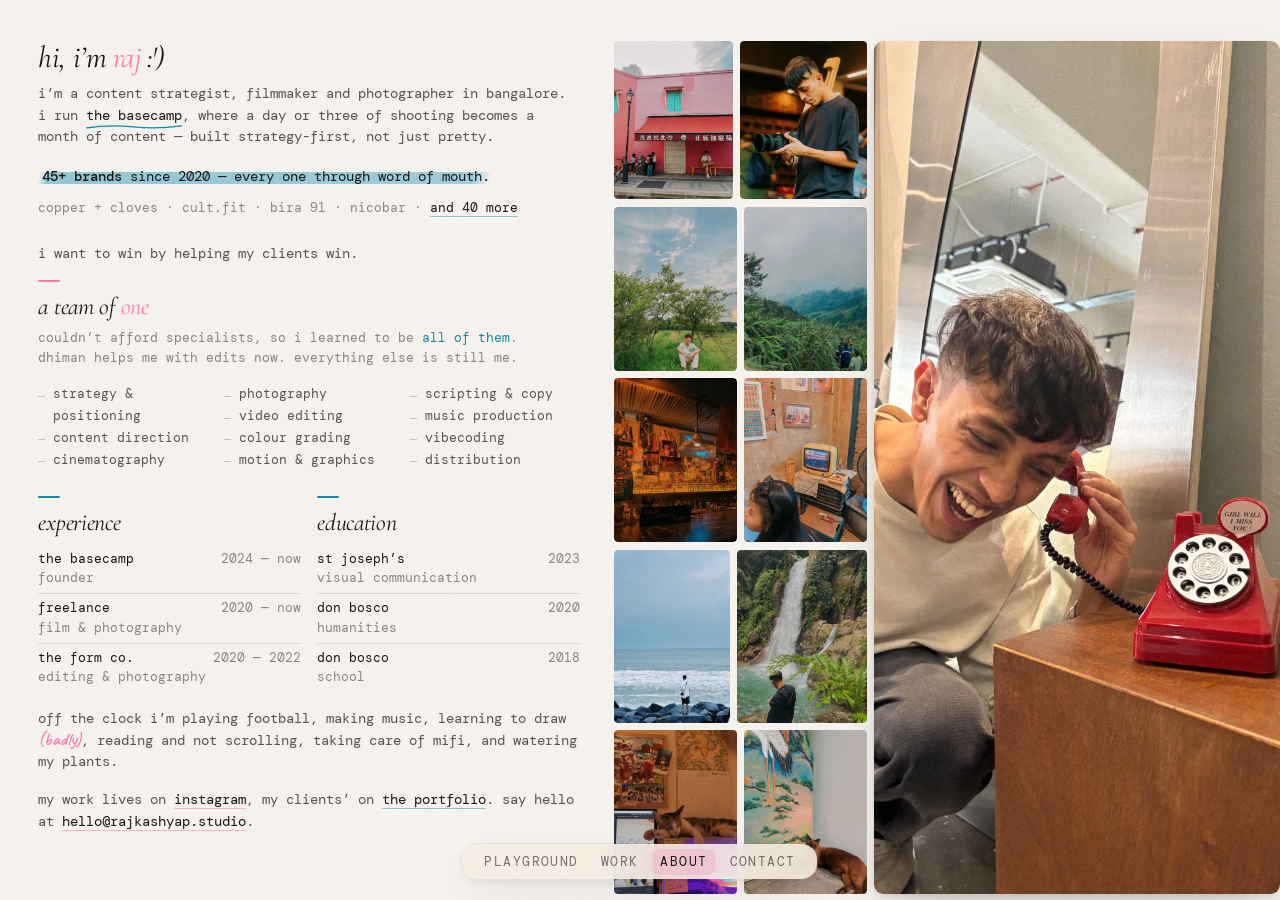
==== commit 6acdb603: "nav: six items down to three, and four everywhere else "there are too many things in the nav bar. i " ====
--- a/about.html
+++ b/about.html
@@ -39,15 +39,7 @@
 </head>
 <body>
 
-<nav id="pg-nav">
-  <div class="pg-links">
-    <a href="playground.html" class="pg-home-link">Playground</a>
-    <a href="portfolio.html" id="pg-port-link">Portfolio</a>
-    <a href="case-studies.html" id="pg-cs-link">Case Studies</a>
-    <a href="hub.html" id="pg-hub-link"><span class="nav-full">Work With Me</span><span class="nav-short">Work</span></a>
-    <a href="about.html" id="pg-about-link" class="active">About<i class="nav-ink" aria-hidden="true"></i></a>
-  </div>
-</nav>
+<nav id="pg-nav"></nav>
 
 <!-- ═══ SCREEN 4: ABOUT ═══ -->
 <div id="screen-about" class="screen">
--- a/styles.css
+++ b/styles.css
@@ -288,7 +288,6 @@
   cursor:pointer;white-space:nowrap;position:relative;z-index:1;
   background:none;border:0;padding:0;line-height:1;
 }
-.nav-short{display:none;}
 
 /* ── the pill ──────────────────────────────────────────────────────────
    One rounded mark that travels between the links, replacing the 1.5px pink
@@ -360,6 +359,9 @@
   display:flex;align-items:center;justify-content:space-between;
   gap:12px;margin-bottom:9px;min-height:16px;
 }
+/* the work panel runs two sections -- the reel, then the six studies -- and
+   the gap between them has to beat the gap inside them or they fuse */
+.nav-panel-list + .nav-panel-head{margin-top:20px;}
 .nav-panel-label{
   font-family:'DM Mono',monospace;font-size:var(--t-micro);
   letter-spacing:var(--tr-label);text-transform:uppercase;
@@ -386,13 +388,15 @@
 .nav-panel-list a.np-out{color:var(--accent-r);}
 
 .nav-close{
+  display:none;
   flex:0 0 auto;
   width:24px;height:24px;border:0;border-radius:6px;background:none;
   color:var(--ink-muted);font-family:'DM Mono',monospace;font-size:14px;
   line-height:1;cursor:pointer;
-  display:flex;align-items:center;justify-content:center;
+  align-items:center;justify-content:center;
   transition:background-color 0.16s ease,color 0.16s ease;
 }
+@media(hover:none){ .nav-close{display:flex;} }
 @media(hover:hover) and (pointer:fine){
   .nav-close:hover{background:rgba(30,25,20,0.06);color:var(--ink);}
 }
@@ -408,8 +412,6 @@
   .pg-links{gap:0;flex:1;justify-content:space-between;}
   .pg-links a,.pg-links button{font-size:10px !important;letter-spacing:0.04em;white-space:nowrap;}
   .nav-pill{height:22px;margin-top:-11px;border-radius:6px;}
-  .nav-full{display:none;}
-  .nav-short{display:inline;}
   .nav-panel-in{padding:14px 12px 4px;}
   .pg-headline{font-size:28px;}
 }
@@ -424,8 +426,8 @@
    answer is the smallest one that still registers: full opacity and a hair
    under size, back in 140ms. Nothing here fades in or slides -- the pill
    above already carries the only motion this bar is allowed. */
-.pg-links a:active,.pg-links button:active,.pg-brand a:active{opacity:1;transform:scale(0.94);}
-.pg-links a:focus-visible,.pg-links button:focus-visible,.nav-close:focus-visible,.nav-panel-list a:focus-visible{
+.pg-links a:active{opacity:1;transform:scale(0.94);}
+.pg-links a:focus-visible,.nav-close:focus-visible,.nav-panel-list a:focus-visible{
   outline:2px solid var(--accent-r);outline-offset:3px;border-radius:4px;opacity:1;
 }
 
